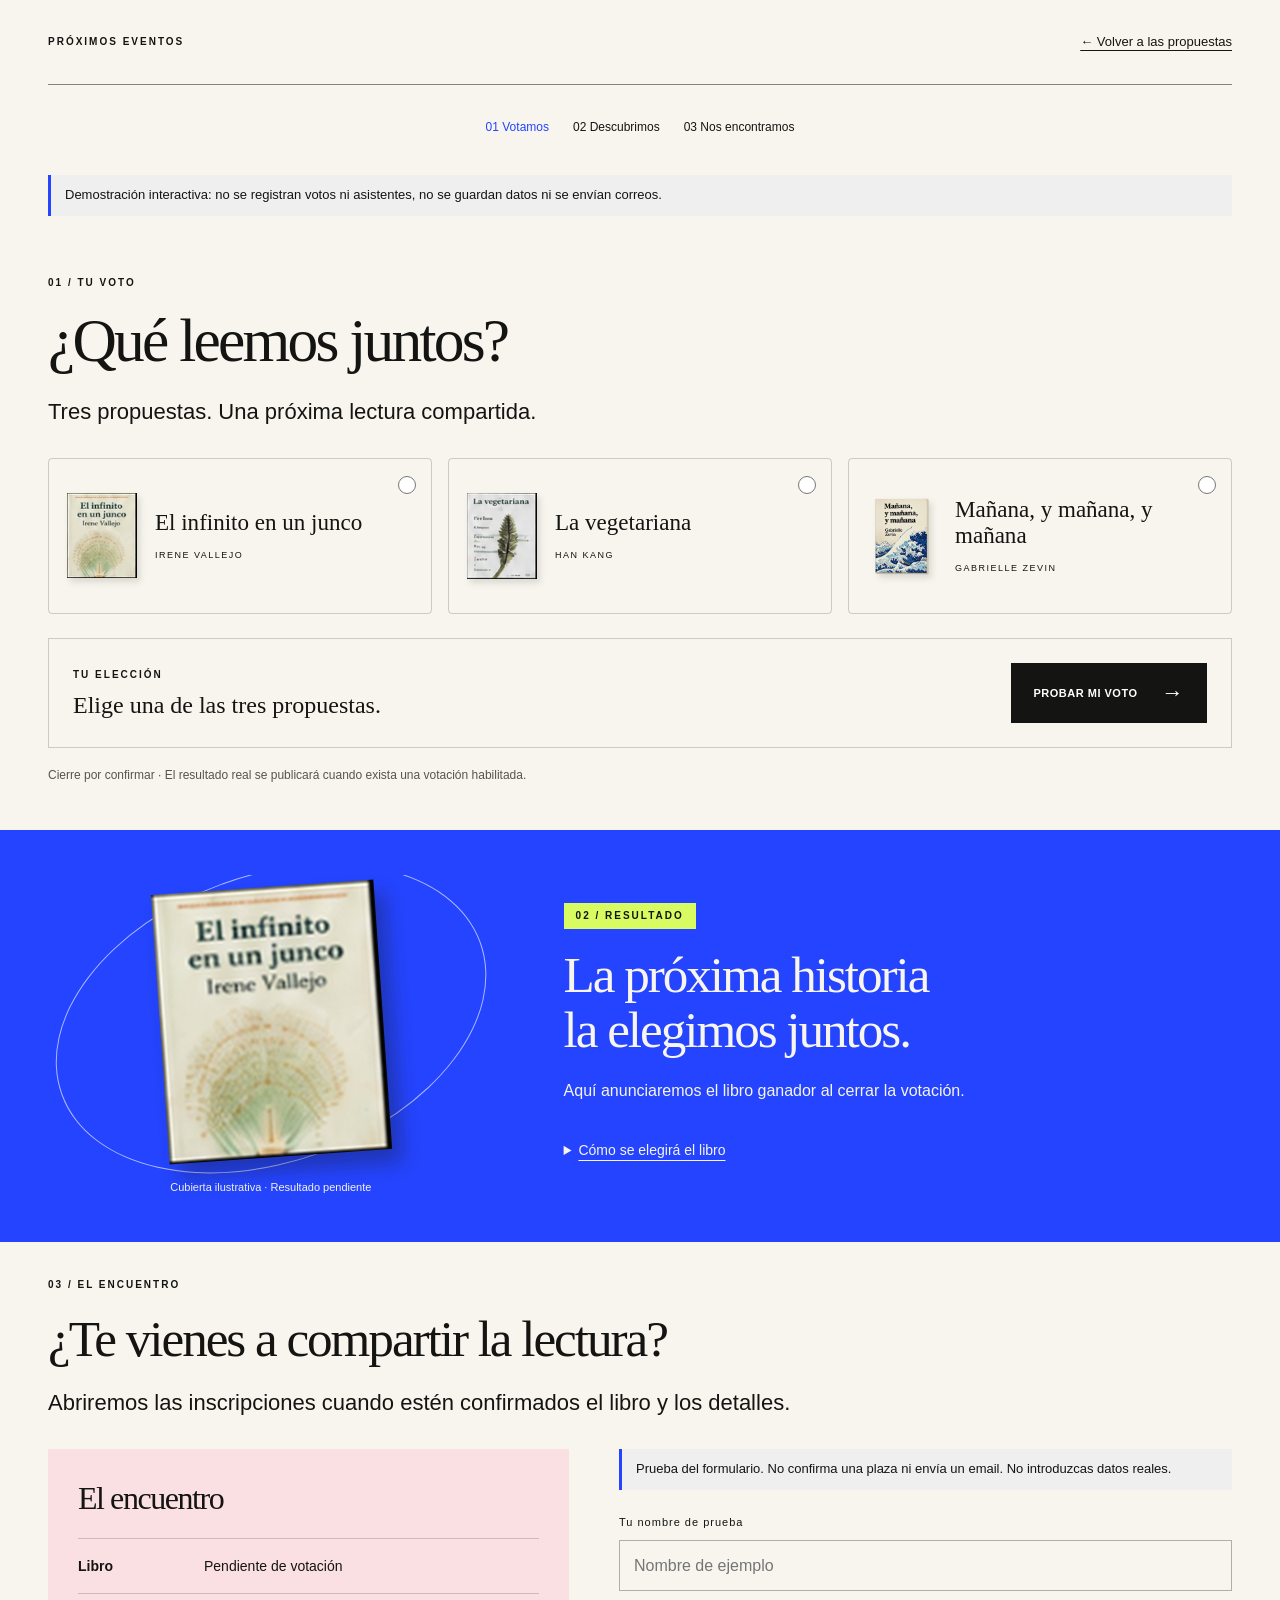
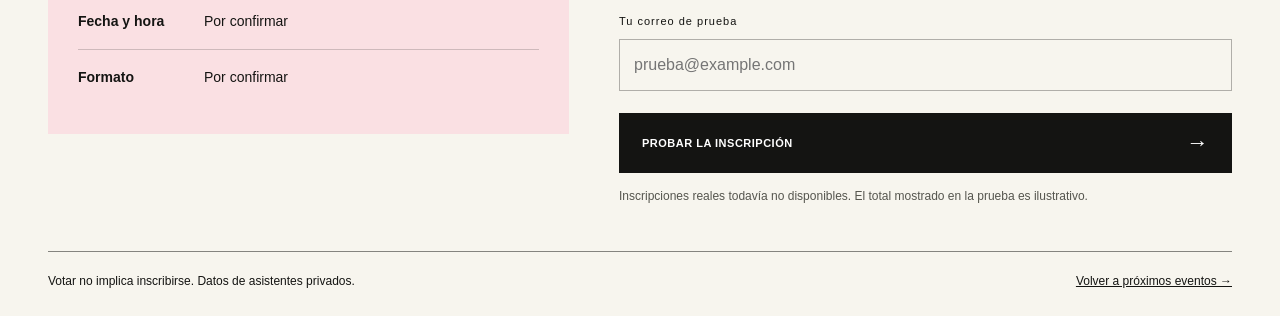
==== encuentro.html @ c93050a3 "Añade aire entre próximos eventos y newsletter" ====
<!doctype html>
<html lang="es"><head><meta charset="UTF-8"><meta name="viewport" content="width=device-width, initial-scale=1"><meta name="description" content="Tres propuestas para elegir la próxima lectura del club Entre Páginas."><title>Próximos eventos · Entre Páginas</title><link rel="stylesheet" href="styles.css"><link rel="stylesheet" href="eventos.css?v=2"><script src="encuentro.js?v=1" defer></script></head>
<body class="encuentro-page"><a class="saltar-contenido" href="#votacion">Saltar a la votación</a>
<header class="contenedor encuentro-cabecera"><a class="agenda-etiqueta" href="index.html#proximos-eventos">PRÓXIMOS EVENTOS</a><a href="index.html#proximos-eventos">← Volver a las propuestas</a></header>
<main><div class="contenedor"><nav class="encuentro-pasos" aria-label="Recorrido del encuentro"><a href="#votacion">01 Votamos</a><a href="#resultado">02 Descubrimos</a><a href="#asistentes">03 Nos encontramos</a></nav>
<p class="aviso-demo">Demostración interactiva: no se registran votos ni asistentes, no se guardan datos ni se envían correos.</p>
<section id="votacion" class="encuentro-bloque" aria-labelledby="voto-titulo"><p class="agenda-etiqueta">01 / TU VOTO</p><h1 id="voto-titulo">¿Qué leemos juntos?</h1><p class="encuentro-subtitulo">Tres propuestas. Una próxima lectura compartida.</p>
<form id="form-voto"><fieldset><legend class="solo-lectores">Elige un libro</legend><div class="voto-opciones"><label class="voto-opcion"><input type="radio" name="libro" value="junco" required><img src="assets/cubierta-lectura-3.jpg" alt="" width="80" height="110"><span><strong>El infinito en un junco</strong><span class="agenda-autor">Irene Vallejo</span></span></label><label class="voto-opcion"><input type="radio" name="libro" value="vegetariana" required><img src="assets/cubierta-lectura-2.jpg" alt="" width="80" height="110"><span><strong>La vegetariana</strong><span class="agenda-autor">Han Kang</span></span></label><label class="voto-opcion"><input type="radio" name="libro" value="manana" required><img src="assets/libro-mes-editorial.webp" alt="" width="80" height="110"><span><strong>Mañana, y mañana, y mañana</strong><span class="agenda-autor">Gabrielle Zevin</span></span></label></div></fieldset><div class="voto-confirmar"><div><p class="agenda-etiqueta">TU ELECCIÓN</p><p id="eleccion" aria-live="polite">Elige una de las tres propuestas.</p></div><button class="boton boton-negro" type="submit">PROBAR MI VOTO <span aria-hidden="true">→</span></button></div><p id="voto-mensaje" role="status"></p></form><p class="agenda-nota">Cierre por confirmar · El resultado real se publicará cuando exista una votación habilitada.</p><noscript><p>Activa JavaScript para probar la selección. La votación real todavía no está disponible.</p></noscript></section></div>
<section id="resultado" class="encuentro-resultado" aria-labelledby="resultado-titulo"><div class="contenedor resultado-grid"><div class="resultado-portada"><img src="assets/cubierta-lectura-3.jpg" alt="Cubierta ilustrativa de El infinito en un junco" loading="lazy"><p>Cubierta ilustrativa · Resultado pendiente</p></div><div><p class="agenda-etiqueta resultado-etiqueta">02 / RESULTADO</p><h2 id="resultado-titulo">La próxima historia<br>la elegimos juntos.</h2><p>Aquí anunciaremos el libro ganador al cerrar la votación.</p><details><summary>Cómo se elegirá el libro</summary><p>La propuesta es un voto por persona y cierre en la fecha que anuncie el club. Si hay empate, se abrirá una segunda ronda entre los libros empatados. Estas reglas se aplicarán cuando esté conectado el sistema real de votación.</p></details></div></div></section>
<section id="asistentes" class="contenedor encuentro-bloque" aria-labelledby="asistentes-titulo"><p class="agenda-etiqueta">03 / EL ENCUENTRO</p><h2 id="asistentes-titulo">¿Te vienes a compartir la lectura?</h2><p class="encuentro-subtitulo">Abriremos las inscripciones cuando estén confirmados el libro y los detalles.</p><div class="asistencia-grid"><div class="encuentro-info"><h3>El encuentro</h3><dl><div><dt>Libro</dt><dd>Pendiente de votación</dd></div><div><dt>Fecha y hora</dt><dd>Por confirmar</dd></div><div><dt>Formato</dt><dd>Por confirmar</dd></div></dl></div><div><p class="aviso-demo">Prueba del formulario. No confirma una plaza ni envía un email. No introduzcas datos reales.</p>
<form id="form-asistencia"><label for="asistencia-nombre">Tu nombre de prueba</label><input id="asistencia-nombre" name="nombre" placeholder="Nombre de ejemplo" maxlength="100" required autocomplete="off"><label for="asistencia-correo">Tu correo de prueba</label><input id="asistencia-correo" name="correo" type="email" placeholder="prueba@example.com" maxlength="254" required autocomplete="off"><button class="boton boton-negro" type="submit">PROBAR LA INSCRIPCIÓN <span aria-hidden="true">→</span></button></form>
<div id="asistencia-confirmacion" class="asistencia-confirmacion" hidden tabindex="-1"><h3>Prueba completada</h3><p>En la versión real verás aquí la confirmación de tu asistencia.</p><div class="asistencia-contador"><strong>12</strong><span>PERSONAS APUNTADAS<br><small>Ejemplo visual · No es un total real.</small></span></div><p>Una lectura. Muchas miradas para compartir.</p><button id="volver-formulario" class="enlace-texto" type="button">Volver al formulario →</button></div>
<p class="agenda-nota">Inscripciones reales todavía no disponibles. El total mostrado en la prueba es ilustrativo.</p></div></div></section></main><footer class="contenedor encuentro-pie"><p>Votar no implica inscribirse. Datos de asistentes privados.</p><a href="index.html#proximos-eventos">Volver a próximos eventos →</a></footer></body></html>
---- styles.css ----
:root{--negro:#141412;--crema:#f7f5ee;--blanco:#fff;--azul:#2444ff;--lima:#d7fb60;--rosa:#ffb3cc;--fuente-titulos:Arial,sans-serif;--fuente-texto:Arial,sans-serif}*{box-sizing:border-box}html{background:#f7f5ee;scroll-behavior:smooth;scroll-padding-top:100px}body{margin:0;color:var(--negro);background:#f7f5ee;font:16px/1.6 var(--fuente-texto)}h1,h2,h3,h4,p{margin:0 0 20px}h1,h2,h3,h4{line-height:1.05;letter-spacing:-.045em}h2{font-size:clamp(32px,4vw,60px)}h3{font-size:25px}a{color:inherit;text-decoration:none}button,input{font:inherit}button,a,input{ -webkit-tap-highlight-color:transparent}button{cursor:pointer}img{display:block;width:100%;height:auto}svg{width:28px;height:28px;flex-shrink:0}button:focus-visible,a:focus-visible,input:focus-visible{outline:3px solid var(--azul);outline-offset:5px}[hidden]{display:none!important}.contenedor{width:min(1280px,calc(100% - 96px));margin:auto}.seccion{padding:100px 0;overflow:clip}.etiqueta{font-size:11px;letter-spacing:2px;font-weight:700;margin-bottom:32px}.etiqueta strong{margin-right:12px}.boton{display:inline-flex;align-items:center;justify-content:space-between;gap:24px;min-height:52px;padding:15px 22px;border:1px solid var(--negro);font-size:11px;font-weight:800;letter-spacing:.5px;line-height:1.3;transition:transform .2s,box-shadow .2s}.boton:hover{transform:translate(-2px,-2px);box-shadow:4px 4px 0 var(--negro)}.boton span{font-size:22px}.boton-lima{background:var(--lima);color:var(--negro)}.boton-contorno{background:transparent}.boton-negro{background:var(--negro);color:white}.boton-blanco{background:var(--crema);color:var(--negro)}.saltar-contenido{position:fixed;top:-100px;z-index:20;background:var(--lima);padding:10px}.saltar-contenido:focus{top:5px}.cabecera{position:sticky;top:0;z-index:10;background:var(--crema);border-bottom:1px solid #14141222}.cabecera-interior{display:flex;align-items:center;justify-content:space-between;gap:24px;min-height:91px}.marca{position:relative;font-size:22px;line-height:.9;font-weight:900;letter-spacing:-1px;padding-right:30px}.marca span{position:absolute;right:0;top:4px;color:var(--azul);font-size:33px}.navegacion{display:flex;gap:20px}.navegacion a{font-size:10px;font-weight:800;position:relative}.navegacion a:hover,.navegacion a.activo{color:var(--azul)}.navegacion a.activo:after{content:'';position:absolute;bottom:-8px;left:0;right:0;height:2px;background:currentColor}.boton-menu{display:none}.portada{padding:80px 0 95px}.cuadricula-portada{display:grid;grid-template-columns:1.15fr 1fr;gap:50px;align-items:center}.portada h1{font-size:clamp(48px,5.6vw,83px);letter-spacing:-.075em;line-height:.98;margin-bottom:28px}.portada h1 span{color:var(--azul)}.portada-texto>p:not(.etiqueta){max-width:400px;color:#55554e;font-size:17px}.grupo-botones{display:flex;flex-wrap:wrap;gap:12px;margin-top:32px}.composicion{position:relative;padding:24px 8px 35px;isolation:isolate}.portada-composicion img{transform:rotate(-4deg);border:10px solid var(--crema)}.bloque-decorativo{position:absolute;inset:5% -3%;z-index:-1;transform:rotate(6deg);background:var(--rosa)}.bloque-azul{transform:rotate(-9deg);background:var(--lima)}.nota{display:inline-block;padding:18px;font-size:20px;line-height:1.1;font-weight:800;transform:rotate(-7deg)}.nota-rosa{background:var(--rosa)}.nota-lima{background:var(--lima)}.nota-azul{background:var(--azul);color:white}.portada-composicion .nota{position:absolute;bottom:0;right:0;border:4px solid var(--crema)}.garabato{position:absolute;left:-24px;bottom:0;font-size:100px;line-height:1;color:var(--azul)}.rayas{position:absolute;right:0;top:-30px;font-size:90px;color:var(--azul)}.seccion-negra{background:var(--negro);color:var(--crema)}.seccion-negra h2 span{color:var(--lima)}.club-distribucion{display:grid;grid-template-columns:1.1fr .8fr .9fr;align-items:center;gap:54px}.club-descripcion{color:#b9b9af}.club-boton{margin-top:10px}.ventajas-club{display:grid;grid-template-columns:1fr 1fr;gap:40px 20px}.club-icono{color:var(--lima);width:34px;height:34px;margin-bottom:15px}.ventaja-club p{font-size:13px;margin:0}.club-imagen{position:relative;transform:rotate(4deg)}.club-garabato{position:absolute;bottom:-35px;right:-15px;font-size:110px;color:var(--lima)}.encabezado-seccion{display:flex;justify-content:space-between;align-items:end;gap:50px}.encabezado-seccion>p{max-width:320px;color:#626259}.funcionamiento h2 span{color:var(--azul)}.pasos{display:grid;grid-template-columns:repeat(3,1fr);margin-top:40px;border-top:1px solid #141412}.paso{padding:28px 30px 0 0}.paso+.paso{border-left:1px solid #14141233;padding-left:30px}.numero-paso{font-size:13px;font-weight:bold}.icono-paso{font-size:40px;color:var(--azul);margin:20px 0}.paso h3{font-size:20px}.paso p{max-width:270px;color:#626259}.libro-mes{background:var(--rosa)}.libro-distribucion{display:grid;grid-template-columns:1.1fr .8fr .8fr;gap:65px;align-items:center}.libro-escena{position:relative;transform:rotate(-7deg);padding:10px;background:var(--crema);box-shadow:12px 15px 0 #14141215}.asterisco-escena{position:absolute;bottom:-30px;right:-30px;font-size:90px;color:var(--azul)}.ficha-libro{border-top:1px solid;padding-top:25px}.micro-azul{font-size:11px;color:#172dc2;font-weight:bold;letter-spacing:2px}.ficha-libro h3{font-size:34px}.ficha-libro a{font-size:12px;font-weight:800;border-bottom:1px solid;padding-bottom:8px}.lecturas-distribucion{display:grid;grid-template-columns:280px 1fr;gap:55px}.lecturas-presentacion p:not(.etiqueta){color:#b9b9af;font-size:14px}.rejilla-libros{display:grid;grid-template-columns:repeat(5,minmax(0,1fr));gap:20px;align-items:start}.cubierta-lectura{aspect-ratio: .72;object-fit:cover;transition:transform .25s;margin-bottom:20px}.tarjeta-libro:hover img{transform:translateY(-8px) rotate(-2deg)}.tarjeta-libro h3{font-size:17px;letter-spacing:-.02em;margin-bottom:8px}.tarjeta-libro p{font-size:12px;color:#b9b9af;margin:0 0 8px}.tarjeta-libro small{font-size:10px;border:1px solid #ffffff55;padding:4px 8px;display:inline-block}.panel-filtros{padding-top:32px}.filtros{display:flex;gap:10px;flex-wrap:wrap}.filtro{border:1px solid #fff5;background:transparent;color:white;padding:10px 18px;font-size:11px}.filtro.activo{background:var(--lima);color:var(--negro)}.aviso-filtros{font-size:12px;margin-top:15px}.comunidad-distribucion{display:grid;grid-template-columns:1fr 1.15fr;gap:90px;align-items:center}.comunidad-imagen{position:relative;padding:30px 0}.comunidad-imagen img{transform:rotate(2deg);border:8px solid white}.comunidad-imagen .nota{position:absolute;font-size:15px}.nota-uno{top:0;left:-20px}.nota-dos{bottom:0;left:25%}.nota-tres{right:-15px;top:15%}.adorno-comunidad{position:absolute;left:-30px;bottom:10px;color:var(--azul);font-size:80px}.inclusion{border-top:1px solid #14141222}.inclusion-distribucion{display:grid;grid-template-columns:.85fr 1.4fr;gap:70px;align-items:center}.inclusion h2 span{color:var(--azul)}.tarjetas-inclusion{display:grid;grid-template-columns:repeat(3,1fr);gap:14px}.tarjeta-inclusion{padding:23px 18px;min-height:300px}.tarjeta-inclusion:nth-child(2){transform:translateY(24px) rotate(3deg)}.tarjeta-inclusion h3{font-size:21px;line-height:1.1;margin:20px 0}.tarjeta-inclusion p{font-size:13px}.tarjeta-lima{background:var(--lima)}.tarjeta-rosa{background:var(--rosa)}.tarjeta-azul{background:var(--azul);color:white}.simbolo-tarjeta{font-size:36px}.eventos-cabecera{display:grid;grid-template-columns:1fr 1.2fr;gap:55px;padding-top:90px;padding-bottom:70px;align-items:center}.eventos-presentacion h2 span{color:var(--azul)}.eventos-collage img{transform:rotate(-3deg)}.eventos-modalidades{grid-column:1/-1;border-top:1px solid #14141233;padding-top:35px}.eventos-modalidades ul{display:grid;grid-template-columns:repeat(4,1fr);gap:30px;list-style:none;margin:0;padding:0}.eventos-modalidades li{display:flex;gap:14px;font-size:13px}.eventos-modalidades p{font-size:12px;color:#626259;margin-top:8px}.icono-modalidad{color:var(--azul)}.eventos-proximos{background:var(--azul);color:white;padding:65px 0}.proximos-distribucion{display:grid;grid-template-columns:250px 1fr;gap:45px}.proximos-presentacion h3{font-size:36px}.proximos-presentacion h3 span{color:var(--lima)}.proximos-presentacion>p:last-child{font-size:12px;color:#e0e4ff}.proximos-tarjetas{display:grid;gap:14px}.tarjeta-evento{display:grid;grid-template-columns:65px 1fr 100px;gap:20px;background:var(--crema);color:var(--negro);padding:20px}.evento-fecha strong{font-size:42px;line-height:1;display:block;letter-spacing:-2px}.evento-fecha span{font-size:11px;line-height:1.2;display:block;margin-top:8px}.evento-tipo{font-size:9px;letter-spacing:1px;font-weight:bold;display:inline-block;padding:4px 8px;margin-bottom:10px}.evento-tipo-rosa{background:var(--rosa)}.evento-tipo-lima{background:var(--lima)}.evento-datos{position:relative;padding-right:40px}.evento-datos h4{font-size:25px;margin-bottom:8px}.evento-datos p{font-size:12px;margin:0}.evento-datos button{position:absolute;right:0;bottom:0;width:35px;height:35px;border:1px solid;border-radius:50%;background:transparent}.evento-datos button:hover{background:var(--lima)}.tarjeta-evento>img{height:125px;object-fit:cover}.boletin{padding:80px 0;position:relative;overflow:hidden;background:var(--lima)}.boletin-distribucion{display:grid;grid-template-columns:1fr 1fr;gap:70px}.boletin h2{font-size:clamp(32px,4vw,56px)}.boletin h2 span{color:var(--azul)}.formulario-boletin{position:relative;z-index:1}.formulario-boletin>label{font-size:14px;display:block;margin-bottom:20px}.fila-boletin{display:flex;gap:8px}.fila-boletin input{min-width:0;flex:1;background:var(--crema);border:1px solid;padding:12px}.fila-boletin .boton{background:var(--negro);color:white}.aceptacion{display:flex!important;align-items:start;gap:8px;font-size:11px!important;margin-top:15px}.aceptacion input{margin:3px 0}.mensaje-boletin,.mensaje-inscripcion{font-size:13px;margin-top:16px}.boletin-asterisco{display:none}.pie-pagina{background:var(--negro);color:var(--crema);padding:60px 0 25px}.pie-columnas{display:grid;grid-template-columns:1.2fr 1fr .7fr 1fr;gap:40px}.marca-pie{display:inline-block;margin-bottom:25px}.marca-pie span{color:var(--lima)}.pie-columnas p{font-size:11px;color:#b9b9af}.pie-columnas h2{font-size:11px;letter-spacing:1px;margin-bottom:22px}.pie-enlaces{display:grid;grid-template-columns:1fr 1fr;gap:10px}.pie-columnas a:not(.marca){font-size:12px;display:block;margin-bottom:10px}.pie-columnas a:hover{color:var(--lima)}.redes-lista{list-style:none;padding:0}.redes-lista a{display:flex!important;align-items:center;gap:10px}.redes-lista svg{width:17px;height:17px}.nota-legal{margin-top:20px}.pie-inferior{border-top:1px solid #fff3;padding-top:25px;margin-top:50px;display:flex;justify-content:space-between;gap:20px;font-size:10px;letter-spacing:.5px}.dialogo-inscripcion{width:min(500px,calc(100% - 32px));padding:40px;border:1px solid;background:var(--crema);max-height:90dvh;overflow:auto}.dialogo-inscripcion::backdrop{background:#141412bb;backdrop-filter:blur(5px)}.cerrar-dialogo{position:absolute;right:12px;top:8px;background:none;border:0;font-size:30px}.dialogo-inscripcion h2{font-size:35px}.dialogo-inscripcion label{display:block;font-size:13px;margin-bottom:7px}.dialogo-inscripcion input{display:block;width:100%;padding:12px;border:1px solid;margin-bottom:20px;background:white}.dialogo-inscripcion .boton{width:100%}.dialogo-inscripcion small{font-size:11px;color:#626259}body:has(dialog[open]){overflow:hidden}
@media(min-width:1600px){.portada{padding:110px 0}.seccion{padding:115px 0}}@media(max-width:1100px){.contenedor{width:calc(100% - 48px)}.boton-menu{display:block;margin-left:auto;background:none;border:1px solid;padding:5px 12px;font-size:22px;min-width:44px;min-height:44px}.navegacion{display:none;position:absolute;top:90px;left:0;right:0;background:var(--crema);border-bottom:1px solid;padding:25px;flex-wrap:wrap}.navegacion.abierta{display:flex}.navegacion a{font-size:12px;padding:10px}.cuadricula-portada{gap:30px}.club-distribucion{grid-template-columns:1fr 1fr}.club-imagen{display:none}.lecturas-distribucion{grid-template-columns:1fr}.lecturas-presentacion{max-width:500px}.libro-distribucion{gap:35px;grid-template-columns:1fr .8fr}.ficha-libro{grid-column:1/-1}.inclusion-distribucion{grid-template-columns:1fr}.tarjeta-inclusion{min-height:240px}.comunidad-distribucion{gap:50px}.eventos-modalidades ul{grid-template-columns:1fr 1fr}.pie-columnas{grid-template-columns:1fr 1fr}}
@media(max-width:700px){html{scroll-padding-top:82px}.contenedor{width:calc(100% - 40px)}.cabecera-interior{min-height:76px;gap:12px}.marca{font-size:19px}.boton-unirse{min-height:44px;padding:10px 14px}.navegacion{top:75px}.seccion{padding:65px 0}.portada{padding-top:45px}.cuadricula-portada{grid-template-columns:1fr;gap:45px}.portada h1{font-size:clamp(40px,10.2vw,70px)}.etiqueta{font-size:9px;letter-spacing:1.3px;margin-bottom:24px}.portada-texto>p:not(.etiqueta){font-size:16px}.grupo-botones{gap:10px}.boton{font-size:10px;padding:14px 16px;gap:14px}.portada-composicion{max-width:500px;width:90%;margin:auto}.portada-composicion .nota{font-size:17px}.club-distribucion,.comunidad-distribucion,.libro-distribucion,.eventos-cabecera,.proximos-distribucion,.boletin-distribucion{grid-template-columns:1fr;gap:40px}.ventajas-club{border-top:1px solid #fff3;padding-top:30px}.encabezado-seccion{display:block}.encabezado-seccion>p{max-width:100%}.pasos{grid-template-columns:1fr}.paso,.paso+.paso{border-left:0;border-bottom:1px solid #14141233;padding:25px 0}.icono-paso{float:right;margin:0}.paso h3{margin-top:20px}.libro-escena{width:65%;margin:10px auto 20px}.ficha-libro{grid-column:auto}.rejilla-libros{grid-template-columns:repeat(2,minmax(0,1fr));gap:30px 20px}.tarjeta-libro:last-child{grid-column:auto}.comunidad-imagen{width:92%;margin:auto}.tarjetas-inclusion{grid-template-columns:1fr;gap:16px}.tarjeta-inclusion{min-height:0;padding:24px;display:grid;grid-template-columns:45px 1fr;gap:0 16px}.tarjeta-inclusion h3{margin:0 0 15px}.tarjeta-inclusion p{grid-column:2}.tarjeta-inclusion:nth-child(2){transform:none}.eventos-cabecera{padding-top:65px;padding-bottom:50px}.eventos-modalidades{grid-column:auto}.eventos-modalidades ul{grid-template-columns:1fr;gap:20px}.eventos-proximos{padding:50px 0}.proximos-presentacion h3 br{display:none}.proximos-presentacion h3{max-width:360px}.tarjeta-evento{grid-template-columns:45px 1fr 65px;gap:12px;padding:15px}.evento-fecha strong{font-size:32px}.evento-datos{padding-right:0;padding-bottom:40px}.evento-datos h4{font-size:22px}.evento-datos button{left:0}.tarjeta-evento>img{height:120px}.boletin{padding:60px 0}.fila-boletin{flex-direction:column}.fila-boletin input{min-height:50px}.pie-columnas{gap:35px 20px}.pie-columnas>div:first-child{grid-column:1/-1}.pie-columnas>div:last-child{grid-column:1/-1}.pie-inferior{flex-direction:column}.dialogo-inscripcion{padding:32px 24px}.dialogo-inscripcion h2{font-size:30px}}
@media(prefers-reduced-motion:reduce){html{scroll-behavior:auto}*,*:before,*:after{transition:none!important;animation:none!important}}
@media(max-width:700px){.proximos-presentacion h3 br{display:initial}.proximos-presentacion h3{font-size:36px}.portada h1 span{overflow-wrap:anywhere}}
/* Fotografías originales: conservar los collages y las cubiertas completos. */
.portada-composicion{padding:0}.portada-composicion img{transform:none;border:0}.club-imagen{transform:none}.club-imagen img{aspect-ratio:615/516;object-fit:contain}.comunidad-imagen{padding:0}.comunidad-imagen img{transform:none;border:0}.eventos-collage img{transform:none}.cubierta-lectura{object-fit:contain;object-position:bottom}.tarjeta-evento>img{height:auto;align-self:center;aspect-ratio:1.1;object-fit:contain}.boletin-distribucion{grid-template-columns:.8fr 1fr 1.15fr;gap:35px;align-items:center}.boletin-collage{transform:rotate(-4deg)}.boletin h2{font-size:clamp(30px,3vw,44px)}.boletin .fila-boletin{flex-wrap:wrap}.boletin .fila-boletin input{flex-basis:100%}
@media(max-width:1100px){.club-imagen{display:block;grid-column:1/-1;max-width:420px;margin:auto}.boletin-distribucion{grid-template-columns:.8fr 1fr}.boletin-distribucion .formulario-boletin{grid-column:1/-1}.boletin .fila-boletin{flex-wrap:nowrap}.boletin .fila-boletin input{flex-basis:auto}}
@media(max-width:700px){.portada-composicion,.comunidad-imagen{width:100%}.club-imagen{max-width:340px}.boletin-distribucion{grid-template-columns:1fr;gap:32px}.boletin-collage{max-width:360px;margin:auto}.boletin h2{font-size:36px}.boletin .fila-boletin{flex-direction:column}.boletin-distribucion .formulario-boletin{grid-column:auto}}

/* 16.4 Footer negro de cinco columnas */
.pie-pagina {
    background: #0b0b0b;
    color: #fff;
    padding: 50px 0 20px;
}

.pie-pagina .pie-columnas {
    display: grid;
    grid-template-columns: minmax(180px, 1.45fr) repeat(3, minmax(105px, .8fr)) minmax(150px, 1.12fr);
    gap: clamp(16px, 2.5vw, 42px);
}

.pie-pagina .pie-columnas>* {
    min-width: 0;
}

.pie-pagina .pie-identidad {
    padding-right: 10px;
}

.pie-pagina .marca-pie {
    font: 700 clamp(38px, 4vw, 65px)/.85 var(--fuente-titulos);
    letter-spacing: -.09em;
    display: inline-block;
}

.pie-pagina .marca-pie span {
    color: var(--lima);
    font-size: .9em;
    margin-left: 5px;
}

.pie-pagina .pie-identidad p {
    font: 500 clamp(13px, 1.4vw, 20px)/1.2 'Courier New', monospace;
    margin: 24px 0 0;
}

.pie-pagina .pie-subrayado,
.pie-pagina .pie-lema-subrayado {
    display: block;
    height: 5px;
    width: 120px;
    margin: 12px 0 0 35px;
    background: var(--rosa);
    transform: rotate(-5deg);
    border-radius: 50%;
}

.pie-pagina .pie-grupo {
    border-left: 1px solid #555;
    padding-left: clamp(12px, 1.5vw, 26px);
}

.pie-pagina .pie-grupo h2 {
    border: 0;
    padding: 0;
    margin: 0 0 21px;
    font-size: clamp(12px, 1vw, 15px);
    font-weight: 800;
}

.pie-pagina .pie-grupo>a {
    display: block;
    width: fit-content;
    font-size: clamp(12px, 1vw, 15px);
    line-height: 1.65;
    margin-bottom: 4px;
}

.pie-pagina .pie-grupo a:hover {
    color: var(--lima);
}

.pie-pagina .pie-redes {
    display: flex;
    gap: 10px;
    flex-wrap: wrap;
}

.pie-pagina .pie-redes a {
    display: grid;
    place-items: center;
    width: 40px;
    height: 40px;
    border: 1px solid #fff;
    border-radius: 50%;
    font-size: 22px;
    line-height: 1;
}

.pie-pagina .pie-redes a:hover {
    background: var(--lima);
    color: #101010;
    border-color: var(--lima);
}

.pie-pagina .pie-lema {
    font: 700 clamp(15px, 1.4vw, 23px)/1.18 var(--fuente-titulos);
    color: var(--lima);
    font-style: italic;
    transform: rotate(-5deg);
    margin: 35px 0 0;
}

.pie-pagina .pie-lema-subrayado {
    margin-left: 40px;
    width: 145px;
}

.pie-pagina .pie-inferior {
    display: flex;
    align-items: center;
    justify-content: space-between;
    flex-wrap: wrap;
    gap: 18px;
    margin-top: 45px;
    padding-top: 20px;
    border-top: 1px solid #666;
    font-size: 11px;
}

.pie-pagina .pie-inferior p {
    margin: 0;
}

.pie-pagina .pie-legal {
    display: flex;
    gap: 17px;
    flex-wrap: wrap;
    color: #ddd;
}

.pie-pagina .pie-legal a:hover {
    color: var(--lima);
}

.pie-pagina .volver-arriba {
    display: inline-flex;
    align-items: center;
    gap: 12px;
    font-weight: 700;
    white-space: nowrap;
}

.pie-pagina .volver-arriba span {
    display: grid;
    place-items: center;
    width: 36px;
    height: 36px;
    border: 1px solid #fff;
    border-radius: 50%;
    font-size: 20px;
}

.pie-pagina .volver-arriba:hover {
    color: var(--lima);
}


/* Cabecera negra y adaptación del footer de referencia. */
.cabecera{background:#0b0b0b;color:#fff;border-bottom-color:#ffffff33}
.cabecera .marca span,.cabecera .navegacion a.activo,.cabecera .navegacion a:hover{color:var(--lima)}
.cabecera .boton-menu{color:#fff;border-color:#fff8}
.cabecera .boton:focus-visible,.cabecera a:focus-visible,.cabecera .boton-menu:focus-visible,.pie-pagina a:focus-visible{outline-color:var(--lima)}
.cabecera .boton:hover{box-shadow:4px 4px 0 #fff}
.pie-pagina .marca-pie{padding-right:0;margin-bottom:0}
.pie-pagina .marca-pie span{position:static}
.pie-pagina .pie-identidad p{color:#fff}
.pie-pagina .pie-redes a{display:grid;margin:0;font-size:22px}
.pie-pagina .pie-columnas>.pie-grupo{grid-column:auto}
@media(max-width:1100px){.cabecera .navegacion{background:#0b0b0b;border-bottom-color:#fff5}.pie-pagina .pie-columnas{grid-template-columns:repeat(4,minmax(0,1fr));gap:35px 20px}.pie-pagina .pie-identidad{grid-column:1/-1}}
@media(max-width:900px){.pie-pagina .pie-columnas{grid-template-columns:repeat(2,minmax(0,1fr))}}
@media(max-width:600px){.pie-pagina .pie-columnas{gap:30px 14px}.pie-pagina .pie-grupo{padding-left:12px}.pie-pagina .pie-grupo h2,.pie-pagina .pie-grupo>a{font-size:12px}.pie-pagina .pie-columnas>.pie-social{grid-column:1/-1}.pie-pagina .pie-lema{margin-top:24px}.pie-pagina .pie-inferior{align-items:flex-start;flex-direction:column}}
@media(max-width:380px){.pie-pagina .pie-columnas{grid-template-columns:1fr}.pie-pagina .pie-identidad,.pie-pagina .pie-columnas>.pie-social{grid-column:auto}}

/* El acceso comercial conserva su propia identidad y flujo. */
.boton-marketplace{white-space:nowrap;flex-shrink:0}
.marketplace-estado{display:inline-block;background:var(--rosa);padding:6px 12px;font-size:11px;font-weight:800;letter-spacing:1.5px}
#dialogo-marketplace h2{font-size:clamp(28px,5vw,35px);overflow-wrap:break-word}
#dialogo-marketplace [data-cerrar-marketplace]{width:100%;margin-top:12px}
@media(max-width:700px){.cabecera .boton-marketplace{min-height:44px;padding:10px 12px;gap:10px;font-size:10px}}
@media(max-width:380px){.cabecera-interior{gap:8px}.cabecera .marca{font-size:16px;padding-right:25px}.cabecera .marca span{font-size:27px}.cabecera .boton-menu{padding:5px 8px}.cabecera .boton-marketplace{padding:10px 8px;gap:6px;font-size:9px}.cabecera .boton-marketplace span{font-size:18px}}

/* Logotipos oficiales de Bootstrap Icons: SVG locales con color heredado. */
.pie-pagina .pie-redes a{width:44px;height:44px;transition:background-color .18s,color .18s,border-color .18s}
.pie-pagina .pie-redes .bi{width:20px;height:20px;display:block;flex-shrink:0}
@media(prefers-reduced-motion:reduce){.pie-pagina .pie-redes a{transition:none}}

/* Imágenes SVG con blanco explícito para asegurar visibilidad en el footer. */
.pie-pagina .pie-redes a{display:flex;align-items:center;justify-content:center;background:#0b0b0b;color:#fff;border:1px solid #fff;min-width:44px;min-height:44px}
.pie-pagina .pie-redes img{display:block;width:24px;height:24px;object-fit:contain;opacity:1;visibility:visible}
.pie-pagina .pie-redes a:hover,.pie-pagina .pie-redes a:focus-visible{background:var(--lima);border-color:var(--lima);color:#101010}
.pie-pagina .pie-redes a:hover img,.pie-pagina .pie-redes a:focus-visible img{filter:brightness(0)}
/* 04 / Biblioteca editorial */
.biblioteca-cabecera{display:grid;grid-template-columns:1.5fr 1fr;gap:70px;align-items:end}.biblioteca h2{font-size:clamp(32px,3.7vw,56px);letter-spacing:-.055em;line-height:1.03}.biblioteca-intro{max-width:330px;padding-bottom:20px}.biblioteca-asterisco{display:block;color:var(--rosa);font-size:70px;line-height:1;margin-bottom:24px}.biblioteca-intro p{color:#d1d1c6;font-size:16px}.biblioteca-intro .biblioteca-indicacion{font-size:12px;color:#a5a59d;margin-bottom:0}.biblioteca-herramientas{display:flex;align-items:center;justify-content:space-between;gap:24px;margin:40px 0 30px;padding:25px 0;border-top:1px solid #fff4;border-bottom:1px solid #fff4}.biblioteca .filtro{text-transform:none;font-size:13px;border-radius:30px;padding:10px 22px;min-height:44px;transition:background .2s,color .2s}.biblioteca .filtro:hover{border-color:var(--lima)}.biblioteca .aviso-filtros{margin:0;color:#bdbdb2;font-size:12px;white-space:nowrap}.biblioteca .rejilla-libros{display:grid;grid-template-columns:repeat(3,minmax(0,1fr));gap:24px;align-items:stretch}.biblioteca .tarjeta-libro{min-width:0;background:#20201d;border:1px solid #fff2}.libro-abrir{position:relative;display:flex;flex-direction:column;text-align:left;width:100%;height:100%;border:0;background:none;color:inherit;padding:0;cursor:pointer}.libro-visual{display:flex;position:relative;align-items:center;justify-content:center;padding:40px 30px 25px;background:#2c2c27;min-height:260px;width:100%}.biblioteca .cubierta-lectura{width:auto;max-width:100%;height:220px;aspect-ratio:auto;object-fit:contain;margin:0;box-shadow:7px 12px 20px #0004}.biblioteca .tarjeta-libro:hover .cubierta-lectura{transform:translateY(-5px) rotate(-2deg)}.libro-contenido{display:flex;flex-direction:column;padding:25px;flex:1;width:100%}.libro-genero{font-size:10px;text-transform:uppercase;letter-spacing:1.7px;color:var(--lima);margin-bottom:15px}.libro-titulo{display:block;font-size:26px;font-weight:700;line-height:1.1;letter-spacing:-.045em;margin-bottom:10px}.libro-autor{font-size:13px;color:#c4c4b9;margin-bottom:18px}.libro-gancho{font-size:14px;line-height:1.5;color:#d1d1c6;margin-bottom:28px;display:block}.libro-explorar{display:flex;align-items:center;justify-content:space-between;gap:12px;margin-top:auto;border-top:1px solid #fff3;padding-top:18px;font-size:10px;letter-spacing:.7px;font-weight:700}.libro-explorar>span{font-size:24px;color:var(--lima)}.libro-distintivo{position:absolute;top:15px;left:15px;background:var(--rosa);color:#141412;padding:7px 12px;font-size:10px;font-weight:bold;letter-spacing:1px;z-index:1;transform:rotate(-3deg)}.biblioteca .libro-destacado{grid-column:span 2;background:var(--crema);color:var(--negro);border:0}.libro-destacado .libro-abrir{display:grid;grid-template-columns:1fr 1fr}.libro-destacado .libro-visual{background:var(--rosa);height:100%;padding:65px 35px}.libro-destacado .cubierta-lectura{height:300px}.libro-destacado .libro-distintivo{background:var(--lima)}.libro-destacado .libro-contenido{padding:38px 30px}.libro-destacado .libro-titulo{font-size:clamp(28px,3vw,42px)}.libro-destacado .libro-genero{color:#293aaf}.libro-destacado .libro-autor,.libro-destacado .libro-gancho{color:#52524b}.libro-destacado .libro-explorar{border-color:#14141244}.libro-destacado .libro-explorar>span{color:var(--azul)}.biblioteca .libro-abrir:focus-visible{outline:3px solid var(--lima);outline-offset:5px;z-index:2}.biblioteca-cierre{display:flex;align-items:center;justify-content:space-between;gap:20px;border-top:1px solid #fff3;padding-top:24px;margin:35px 0 0;font:13px/1.5 'Courier New',monospace;color:#bdbdb2}.biblioteca-cierre span{font-size:30px;color:var(--rosa)}.biblioteca-vacia{padding:40px 25px;background:#20201d;text-align:center}.biblioteca-vacia>span{font-size:45px;color:var(--rosa)}.biblioteca-vacia p{max-width:500px;margin:0 auto 25px;color:#c4c4b9}.dialogo-lectura{border:0;padding:0;width:min(900px,calc(100% - 32px));max-height:90dvh;overflow:auto;background:var(--crema);color:var(--negro)}.dialogo-lectura::backdrop{background:#000b;backdrop-filter:blur(5px)}.dialogo-lectura .cerrar-dialogo{z-index:2;background:var(--crema);border:1px solid #14141244;border-radius:50%;width:44px;height:44px;line-height:1;position:sticky;top:10px;float:right;margin:10px 10px -54px 0}.lectura-ficha{display:grid;grid-template-columns:.8fr 1.2fr}.lectura-portada{background:var(--rosa);padding:70px 35px 40px;display:flex;flex-direction:column;align-items:center;gap:30px}.lectura-portada img{width:auto;max-width:100%;height:300px;object-fit:contain;filter:drop-shadow(8px 10px 7px #0003)}.lectura-portada>span{font-size:9px;letter-spacing:1px;text-align:center}.lectura-detalle{padding:60px 35px 35px;min-width:0}.lectura-detalle h2{font-size:38px;line-height:1.05;overflow-wrap:break-word}.lectura-detalle .etiqueta{color:var(--azul);margin-bottom:18px}.lectura-detalle h3{font-size:11px;letter-spacing:1px;margin:28px 0 12px}.lectura-detalle p{font-size:14px;color:#505048}.lectura-detalle #lectura-autor{font-size:16px;color:var(--negro)}.lectura-detalle ul{list-style:none;padding:0;display:flex;flex-wrap:wrap;gap:8px}.lectura-detalle li{font-size:11px;border:1px solid #14141255;padding:5px 10px;border-radius:20px}.lectura-detalle blockquote{margin:24px 0;padding:15px 18px;border-left:3px solid var(--azul);font-size:17px;line-height:1.4;font-weight:bold}.lectura-detalle .boton{width:100%}
@media(max-width:1000px){.biblioteca-cabecera{gap:35px}.biblioteca .rejilla-libros{grid-template-columns:repeat(2,minmax(0,1fr))}.biblioteca .libro-destacado{grid-column:span 2}.biblioteca-intro{max-width:270px}}
@media(max-width:700px){.biblioteca-cabecera{grid-template-columns:1fr;gap:10px}.biblioteca h2{font-size:clamp(29px,7.4vw,44px)}.biblioteca-intro{max-width:none;position:relative;padding-right:45px;padding-bottom:0}.biblioteca-asterisco{position:absolute;right:0;top:0;font-size:40px}.biblioteca-intro p{font-size:14px}.biblioteca-herramientas{flex-direction:column;align-items:start;gap:16px;margin-top:25px;padding:20px 0}.biblioteca .filtros{gap:8px}.biblioteca .filtro{padding:10px 14px;font-size:12px}.biblioteca .rejilla-libros{gap:14px}.biblioteca .libro-destacado{grid-column:1/-1}.libro-destacado .libro-abrir{grid-template-columns:.85fr 1fr}.libro-destacado .libro-visual{padding:55px 12px 30px}.libro-destacado .cubierta-lectura{height:190px}.libro-destacado .libro-contenido{padding:25px 16px}.libro-destacado .libro-titulo{font-size:25px}.libro-visual{padding:45px 12px 20px;min-height:200px}.biblioteca .cubierta-lectura{height:165px;max-width:100%}.libro-contenido{padding:16px 12px}.libro-titulo{font-size:21px}.libro-autor{font-size:12px}.libro-gancho{font-size:12px;margin-bottom:20px}.libro-explorar{font-size:9px;letter-spacing:0;gap:4px}.libro-distintivo{font-size:8px;left:9px;top:12px;padding:6px 8px}.libro-genero{font-size:9px;letter-spacing:1px}.lectura-ficha{grid-template-columns:1fr}.lectura-portada{padding:40px 20px 20px;gap:15px}.lectura-portada img{height:200px}.lectura-detalle{padding:30px 24px}.lectura-detalle h2{font-size:32px}.dialogo-lectura .cerrar-dialogo{top:8px}.biblioteca-cierre{font-size:12px}}
@media(max-width:380px){.libro-destacado .libro-abrir{grid-template-columns:1fr}.libro-destacado .libro-visual{padding:45px 20px 25px}.libro-destacado .cubierta-lectura{height:205px}.biblioteca .cubierta-lectura{height:145px}.libro-titulo{font-size:19px}.libro-visual{min-height:185px}.libro-explorar{font-size:8px}}
/* Cómo funciona / diseño de bienvenida aprobado */
@font-face{font-family:'Barlow Condensed';font-style:normal;font-weight:700;font-display:swap;src:url('assets/fonts/barlow-condensed-700.woff2') format('woff2')}
.bienvenida-club{padding:90px 0 80px}.bienvenida-cabecera{display:grid;grid-template-columns:1.65fr 1fr;align-items:end;gap:60px;margin-bottom:40px}.bienvenida-cabecera .etiqueta{margin-bottom:25px}.bienvenida-cabecera h2{font-family:'Barlow Condensed',Arial,sans-serif;font-size:clamp(48px,5.6vw,84px);line-height:.98;letter-spacing:-.025em;margin:0}.bienvenida-cabecera h2 span{color:var(--azul)}.bienvenida-club .bienvenida-intro{border-left:1px solid #141412;padding-left:32px;font-size:clamp(18px,2vw,27px);line-height:1.4;margin:0 0 8px;max-width:410px}.bienvenida-pasos{position:relative;display:grid;grid-template-columns:repeat(3,minmax(0,1fr));gap:clamp(25px,4vw,65px);list-style:none;margin:0;padding:0;isolation:isolate}.bienvenida-pasos:before{content:'';position:absolute;top:41px;left:1px;right:1px;height:2px;background:var(--negro);z-index:-1}.bienvenida-paso{position:relative;background:var(--crema);border:2px solid var(--negro);border-radius:4px;padding:110px 28px 26px;display:flex;flex-direction:column;min-width:0}.bienvenida-numero{position:absolute;top:0;left:0;width:80px;height:74px;display:grid;place-items:center;background:var(--lima);font:700 42px/1 'Barlow Condensed',Arial,sans-serif}.bienvenida-paso:nth-child(2) .bienvenida-numero{background:var(--rosa)}.bienvenida-paso:nth-child(3) .bienvenida-numero{background:var(--azul);color:white}.bienvenida-icono{position:absolute;top:26px;right:24px}.bienvenida-icono svg{width:68px;height:68px;display:block}.bienvenida-paso h3{font:700 clamp(26px,2.5vw,36px)/1.05 'Barlow Condensed',Arial,sans-serif;letter-spacing:-.015em;min-height:2.1em;margin:0 0 20px}.bienvenida-paso>p{font-size:clamp(15px,1.4vw,18px);line-height:1.55;margin:0 0 28px}.bienvenida-enlace{display:flex;align-items:center;gap:12px;width:fit-content;margin-top:auto;padding:9px 0;min-height:44px;color:var(--azul);font:700 23px/1.2 'Barlow Condensed',Arial,sans-serif}.bienvenida-enlace svg{width:24px;height:24px}.bienvenida-enlace:hover{text-decoration:underline;text-underline-offset:5px}.bienvenida-paso .bienvenida-nota{margin:auto 0 0;padding:9px 0;font:12px/1.6 'Courier New',monospace;letter-spacing:1px;color:#56564f}.bienvenida-cierre{display:grid;grid-template-columns:1.3fr 1fr;gap:45px;align-items:center;border-top:1px solid #141412;margin-top:48px;padding-top:35px}.bienvenida-confianza{padding-right:24px;text-align:center}.bienvenida-confianza p{display:inline-block;position:relative;isolation:isolate;font:bold clamp(25px,3vw,42px)/1.15 Georgia,serif;letter-spacing:-.04em;margin:0 0 16px}.bienvenida-confianza p:after{content:'';position:absolute;bottom:-8px;left:0;right:0;height:7px;background:var(--rosa);border-radius:50%;transform:rotate(-2deg);z-index:-1}.bienvenida-confianza>span{display:block;font-size:16px;line-height:1.4}.bienvenida-cta{font:700 21px/1.2 'Barlow Condensed',Arial,sans-serif;letter-spacing:1px;min-height:76px;justify-content:center;gap:15px;padding:18px 24px;border-radius:3px}.bienvenida-cta svg{width:26px;height:26px}
@media(max-width:1100px){.bienvenida-cabecera{gap:30px;grid-template-columns:1.5fr 1fr}.bienvenida-pasos{gap:25px}.bienvenida-paso{padding:110px 20px 24px}.bienvenida-cierre{gap:25px}.bienvenida-cta{font-size:18px}.bienvenida-icono{right:15px}.bienvenida-icono svg{width:55px;height:55px}}
@media(max-width:800px){.bienvenida-cabecera{grid-template-columns:1fr;gap:24px;margin-bottom:30px}.bienvenida-club .bienvenida-intro{font-size:19px;max-width:none;padding-left:20px}.bienvenida-pasos{grid-template-columns:1fr;gap:28px;padding-left:22px}.bienvenida-pasos:before{width:2px;height:auto;top:35px;bottom:35px;left:0;right:auto}.bienvenida-paso:before{content:'';position:absolute;width:22px;height:2px;top:35px;left:-24px;background:var(--negro)}.bienvenida-paso{padding:100px 24px 22px}.bienvenida-paso h3{font-size:32px;min-height:0;max-width:100%;margin-bottom:15px}.bienvenida-paso h3 br{display:none}.bienvenida-paso h3 br:after{content:' '}.bienvenida-paso>p{font-size:16px;max-width:520px;margin-bottom:16px}.bienvenida-icono svg{width:58px;height:58px}.bienvenida-icono{top:22px;right:24px}.bienvenida-numero{width:76px;height:70px;font-size:40px}.bienvenida-enlace{font-size:24px}.bienvenida-cierre{grid-template-columns:1fr;gap:26px;margin-top:35px;padding-top:30px}.bienvenida-confianza{padding:0}.bienvenida-confianza p{font-size:30px}.bienvenida-confianza>span{font-size:14px}.bienvenida-cta{width:100%;font-size:20px;min-height:66px}.bienvenida-club{padding:65px 0}.bienvenida-cabecera h2{font-size:clamp(40px,8.4vw,65px)}}
@media(max-width:380px){.bienvenida-paso{padding:100px 18px 20px}.bienvenida-cabecera h2{font-size:40px}.bienvenida-cta{font-size:17px;letter-spacing:.5px;padding:16px}.bienvenida-confianza p{font-size:27px}}
/* 05 / Comunidad: composición editorial aprobada */
.comunidad-editorial{padding:90px 0 80px}.comunidad-editorial>.contenedor>.etiqueta{margin-bottom:30px}.comunidad-escena{display:grid;grid-template-columns:.8fr 1.7fr;gap:40px;align-items:center}.comunidad-editorial .comunidad-relato h2{font:700 clamp(48px,5.5vw,78px)/.99 'Barlow Condensed',Arial,sans-serif;letter-spacing:-.025em;margin:0 0 24px}.comunidad-relato h2 span{color:var(--azul)}.comunidad-relato>p{font-size:clamp(16px,1.5vw,20px);line-height:1.5;margin:0;max-width:360px}.comunidad-vida{min-width:0}.comunidad-collage{width:100%;height:auto;object-fit:contain}.comunidad-formas{display:grid;grid-template-columns:repeat(3,minmax(0,1fr));gap:18px;list-style:none;margin:30px 0 0;padding:0}.comunidad-formas li{display:flex;align-items:flex-start;gap:12px;min-width:0}.comunidad-formas li+li{border-left:1px solid #14141244;padding-left:18px}.comunidad-formas svg{width:32px;height:32px;flex-shrink:0}.comunidad-formas h3{font:700 18px/1.12 'Barlow Condensed',Arial,sans-serif;letter-spacing:0;margin:0 0 10px}.comunidad-formas p{font-size:13px;line-height:1.5;margin:0}.comunidad-pregunta{background:var(--rosa);transform:rotate(1.2deg);padding:35px 30px 28px;text-align:center;width:94%;margin:50px auto 40px}.comunidad-pregunta p{font:bold clamp(29px,3.6vw,51px)/1.2 Georgia,serif;letter-spacing:-.05em;margin:0 0 20px}.comunidad-pregunta>span{display:block;font:12px/1.6 'Courier New',monospace;letter-spacing:1.7px}.comunidad-invitacion{display:flex;justify-content:space-between;align-items:center;gap:30px;padding-top:24px;border-top:1px solid #141412}.comunidad-invitacion>p{font-size:24px;font-weight:700;letter-spacing:-.03em;margin:0}.comunidad-unirse{min-width:340px;min-height:65px;justify-content:space-between;font:700 27px/1.2 'Barlow Condensed',Arial,sans-serif;letter-spacing:.4px;padding:17px 25px}.comunidad-unirse svg{width:26px;height:26px}.comunidad-invitacion .comunidad-escuchar{font-size:12px;text-align:center;margin:10px 0 0}
@media(max-width:1100px){.comunidad-escena{grid-template-columns:.9fr 1.6fr;gap:30px}.comunidad-formas{gap:12px}.comunidad-formas li{gap:8px}.comunidad-formas li+li{padding-left:12px}.comunidad-formas svg{width:24px;height:24px}.comunidad-formas h3{font-size:17px}.comunidad-formas p{font-size:12px}}
@media(max-width:900px){.comunidad-escena{grid-template-columns:1fr;gap:30px}.comunidad-editorial .comunidad-relato h2{font-size:64px;max-width:600px}.comunidad-relato>p{max-width:600px;font-size:18px}.comunidad-formas{gap:22px}.comunidad-formas li+li{padding-left:22px}.comunidad-formas svg{width:30px;height:30px}.comunidad-formas p{font-size:14px}.comunidad-formas h3{font-size:20px}}
@media(max-width:600px){.comunidad-editorial{padding:65px 0}.comunidad-editorial .comunidad-relato h2{font-size:clamp(44px,12vw,65px)}.comunidad-relato>p{font-size:16px}.comunidad-formas{grid-template-columns:1fr;gap:20px;margin-top:25px}.comunidad-formas li{gap:16px}.comunidad-formas li+li{border-left:0;border-top:1px solid #14141233;padding:20px 0 0}.comunidad-formas svg{width:34px;height:34px}.comunidad-formas h3{font-size:22px;margin-bottom:6px}.comunidad-formas p{font-size:14px}.comunidad-pregunta{margin:35px auto 30px;width:98%;padding:27px 20px}.comunidad-pregunta p{font-size:32px;line-height:1.2;margin-bottom:18px}.comunidad-pregunta>span{font-size:10px;letter-spacing:1px}.comunidad-invitacion{flex-direction:column;align-items:stretch;gap:22px}.comunidad-invitacion>p{font-size:23px}.comunidad-unirse{width:100%;min-width:0;font-size:26px}.comunidad-invitacion .comunidad-escuchar{font-size:12px}}
/* 06 / Inclusión: diseño aprobado y escucha sin barreras innecesarias. */
.inclusion-abierta{padding:85px 0 75px}.inclusion-cabecera{display:grid;grid-template-columns:1.04fr 1.1fr;gap:35px;align-items:center}.inclusion-cabecera h2{font:700 clamp(42px,4.8vw,70px)/1.02 'Barlow Condensed',Arial,sans-serif;letter-spacing:-.025em;margin:0 0 25px}.inclusion-cabecera h2 span{color:var(--azul)}.inclusion-abierta .inclusion-intro{font-size:clamp(16px,1.5vw,20px);line-height:1.5;max-width:570px;margin:0}.inclusion-ilustracion{width:100%;height:auto;max-height:430px;object-fit:contain}.inclusion-compromisos{display:grid;grid-template-columns:repeat(3,minmax(0,1fr));gap:22px;list-style:none;margin:40px 0 30px;padding:0}.inclusion-compromiso{position:relative;border:2px solid var(--negro);padding:66px 26px 26px;min-width:0}.inclusion-compromiso:before{content:'';position:absolute;top:0;left:0;right:0;height:34px;background:var(--lima)}.inclusion-compromiso:nth-child(2):before{background:var(--rosa)}.inclusion-compromiso:nth-child(3):before{background:var(--azul)}.inclusion-compromiso>svg{display:block;width:56px;height:56px;margin-bottom:18px}.inclusion-compromiso h3{font:700 29px/1.1 'Barlow Condensed',Arial,sans-serif;letter-spacing:-.015em;margin:0 0 15px}.inclusion-compromiso p{font-size:17px;line-height:1.5;margin:0}.inclusion-escucha{border-top:1px solid var(--negro);padding-top:26px;display:flex;align-items:center;justify-content:space-between;gap:40px}.inclusion-escucha>p{font:bold clamp(26px,3vw,42px)/1.15 Georgia,serif;letter-spacing:-.04em;margin:0}.inclusion-contacto{font:700 23px/1.2 'Barlow Condensed',Arial,sans-serif;min-height:64px;padding:18px 27px;white-space:normal}.inclusion-contacto svg{width:24px;height:24px}.inclusion-escucha>div>p{font-size:12px;text-align:center;margin:10px 0 0}.dialogo-inclusion h2{font:700 35px/1.1 'Barlow Condensed',Arial,sans-serif;letter-spacing:0}.dialogo-inclusion textarea{display:block;width:100%;padding:12px;border:1px solid var(--negro);font:16px/1.5 Arial,sans-serif;background:#fff;color:var(--negro);resize:vertical;min-height:120px}.dialogo-inclusion textarea:focus-visible{outline:3px solid var(--azul);outline-offset:4px}.dialogo-inclusion .inclusion-privacidad{font-size:12px;color:#55554c;margin:10px 0 20px}.mensaje-inclusion{font-size:14px;margin:16px 0 0}.dialogo-inclusion #inclusion-dialogo-aviso{font-size:14px;line-height:1.5;background:#e8e6df;padding:12px;border-left:3px solid var(--azul)}
@media(max-width:1000px){.inclusion-cabecera{gap:25px}.inclusion-cabecera h2{font-size:clamp(39px,4.8vw,60px)}.inclusion-compromisos{gap:16px}.inclusion-compromiso{padding:60px 20px 24px}.inclusion-compromiso h3{font-size:26px}.inclusion-compromiso p{font-size:15px}.inclusion-contacto{font-size:21px;padding:16px 20px}}
@media(max-width:700px){.inclusion-abierta{padding:65px 0}.inclusion-cabecera{grid-template-columns:1fr;gap:25px}.inclusion-cabecera h2{font-size:clamp(40px,10.5vw,65px)}.inclusion-ilustracion{max-height:300px;max-width:480px;margin:auto}.inclusion-abierta .inclusion-intro{font-size:16px}.inclusion-compromisos{grid-template-columns:1fr;margin:25px 0 30px;gap:20px}.inclusion-compromiso{padding:56px 24px 25px}.inclusion-compromiso>svg{width:48px;height:48px;margin-bottom:16px}.inclusion-compromiso h3{font-size:30px}.inclusion-compromiso p{font-size:16px}.inclusion-compromiso:before{height:28px}.inclusion-escucha{flex-direction:column;align-items:stretch;gap:25px}.inclusion-escucha>p{font-size:30px}.inclusion-contacto{width:100%;justify-content:space-between;font-size:23px}.dialogo-inclusion h2{font-size:30px}}

/* Invitación al club en Discord: expectativas claras antes de escribir. */
.dialogo-discord{width:min(560px,calc(100% - 32px))}.dialogo-discord h2{font:700 40px/1.03 'Barlow Condensed',Arial,sans-serif;letter-spacing:-.02em;margin-bottom:20px}.dialogo-discord .etiqueta{margin-top:8px;font-size:10px;letter-spacing:1.3px;padding-right:18px}.dialogo-discord>p:not(.etiqueta){font-size:15px;line-height:1.5}.discord-pasos{display:flex;justify-content:space-between;gap:10px;list-style:none;counter-reset:discord;padding:18px 0;margin:20px 0;border-block:1px solid #14141233}.discord-pasos li{font-size:11px;line-height:1.5;flex:1;counter-increment:discord}.discord-pasos li:before{content:counter(discord);display:block;font-weight:bold;color:var(--azul);font-size:19px;margin-bottom:4px}.dialogo-discord .discord-aviso{background:#e8e6df;border-left:3px solid var(--azul);padding:12px 14px;font-size:12px!important;line-height:1.5}.campo-opcional{font-size:11px;color:#626259}.dialogo-discord .discord-ayuda{font-size:12px;line-height:1.5;color:#55554e;margin:16px 0 0}.dialogo-discord input{font-size:16px}.dialogo-discord .boton{font:700 20px/1.2 'Barlow Condensed',Arial,sans-serif;min-height:56px;letter-spacing:.3px;white-space:normal;text-align:left}.dialogo-discord .mensaje-inscripcion{background:var(--lima);padding:15px;font-size:14px;line-height:1.5;font-weight:600}.dialogo-discord #discord-confirmacion>p:not(.mensaje-inscripcion){font-size:14px;line-height:1.6}.discord-contexto{border-left:3px solid var(--rosa);padding-left:12px}@media(max-width:380px){.dialogo-discord h2{font-size:33px}.dialogo-discord .boton{font-size:18px}.discord-pasos{gap:8px}.discord-pasos li{font-size:10px}}
/* 02 / El club: diseño aprobado, estilos limitados a este apartado. */
#el-club.club-editorial{padding:85px 0;background:#101010}
#el-club.club-editorial .club-distribucion{display:grid;grid-template-columns:1.05fr 1.1fr .85fr;gap:38px;align-items:stretch}
#el-club.club-editorial .club-presentacion{align-self:center}
#el-club.club-editorial h2{font:700 clamp(42px,4.7vw,69px)/1 'Barlow Condensed',Arial,sans-serif;letter-spacing:-.025em;margin:0 0 30px}
#el-club.club-editorial h2 span{color:var(--lima)}
#el-club.club-editorial .club-descripcion{font-size:17px;line-height:1.6;color:#d0d0c7;margin:0}
#el-club.club-editorial .ventajas-club{display:grid;grid-template-columns:repeat(2,minmax(0,1fr));gap:35px 20px;align-content:center;padding:25px 28px;border-left:1px solid #fff3;border-top:0}
#el-club.club-editorial .ventaja-club{text-align:center;min-width:0}
#el-club.club-editorial .club-icono{width:58px;height:58px;display:block;margin:0 auto 18px;color:var(--lima);stroke-width:1.4}
#el-club.club-editorial .ventaja-club>p{font-size:17px;line-height:1.35;color:var(--crema);margin:0}
#el-club.club-editorial .club-comercio{grid-column:1/-1;border-top:1px solid #fff3;padding-top:28px}
#el-club.club-editorial .club-comercio .club-icono{width:150px;height:68px;stroke-width:1.7;margin-bottom:18px}
#el-club.club-editorial .club-comercio>p{font:700 28px/1.15 'Barlow Condensed',Arial,sans-serif;margin-bottom:12px}
#el-club.club-editorial .club-comercio>span{font-size:13px;line-height:1.5;color:#bcbcb3;display:block}
#el-club.club-editorial .club-imagen{display:flex;align-items:center;grid-column:auto;max-width:none;margin:0;padding-left:25px;border-left:1px solid #fff3;transform:none}
#el-club.club-editorial .club-imagen img{width:100%;height:auto;aspect-ratio:615/516;object-fit:contain}
@media(max-width:1100px){#el-club.club-editorial .club-distribucion{grid-template-columns:1fr 1.1fr;gap:35px}#el-club.club-editorial .club-imagen{grid-column:1/-1;max-width:440px;margin:0 auto;padding:0;border:0}#el-club.club-editorial h2{font-size:60px}}
@media(max-width:650px){#el-club.club-editorial{padding:65px 0}#el-club.club-editorial .club-distribucion{grid-template-columns:1fr;gap:32px}#el-club.club-editorial h2{font-size:clamp(44px,12vw,64px)}#el-club.club-editorial .club-descripcion{font-size:16px}#el-club.club-editorial .ventajas-club{border-left:0;border-top:1px solid #fff3;padding:30px 0 0;gap:30px 20px}#el-club.club-editorial .club-icono{width:52px;height:52px}#el-club.club-editorial .ventaja-club>p{font-size:16px}#el-club.club-editorial .club-comercio>p{font-size:29px}#el-club.club-editorial .club-imagen{grid-column:auto;width:100%;max-width:360px}}
/* 02 / El club: iconografía y fotografía del diseño aprobado. */
#el-club.club-refinado{padding:80px 0;background:#101010}
#el-club.club-refinado .club-distribucion{grid-template-columns:1fr 1.04fr 1.05fr;gap:30px;align-items:stretch}
#el-club.club-refinado .club-presentacion{align-self:center}
#el-club.club-refinado h2{font-size:clamp(45px,5vw,74px);line-height:1;letter-spacing:-.025em;margin-bottom:32px}
#el-club.club-refinado .club-descripcion{font-size:17px;line-height:1.65}
#el-club.club-refinado .ventajas-club{gap:0;padding:20px 24px;position:relative}
#el-club.club-refinado .ventaja-club{padding:25px 10px 28px;position:relative}
#el-club.club-refinado .ventaja-club:nth-child(-n+2){border-bottom:1px solid #ffffff24}
#el-club.club-refinado .ventaja-club:nth-child(odd):not(.club-comercio){border-right:1px solid #ffffff1a}
#el-club.club-refinado .club-icono{width:62px;height:62px;stroke-width:1.35;margin:0 auto 22px}
#el-club.club-refinado .ventaja-club>p{font-size:16px;line-height:1.4}
#el-club.club-refinado .club-comercio{padding:28px 0 10px;border-top:1px solid #ffffff24}
#el-club.club-refinado .club-comercio .club-icono{width:102px;height:62px;stroke-width:1.35;margin-bottom:16px}
#el-club.club-refinado .club-comercio>p{font:400 17px/1.4 Arial,sans-serif;margin:0 0 10px}
#el-club.club-refinado .club-comercio>span{font-size:12px;line-height:1.5}
#el-club.club-refinado .club-imagen{padding-left:16px;position:relative;overflow:hidden}
#el-club.club-refinado .club-imagen img{width:100%;height:auto;aspect-ratio:2/3;max-height:650px;object-fit:contain;display:block}
@media(max-width:1100px){#el-club.club-refinado .club-distribucion{grid-template-columns:1fr 1.08fr;gap:30px}#el-club.club-refinado .club-imagen{grid-column:1/-1;width:100%;max-width:440px;padding:0;border:0;margin:0 auto}#el-club.club-refinado .club-imagen img{max-height:510px}#el-club.club-refinado h2{font-size:62px}}
@media(max-width:650px){#el-club.club-refinado{padding:65px 0}#el-club.club-refinado .club-distribucion{grid-template-columns:1fr;gap:30px}#el-club.club-refinado h2{font-size:clamp(44px,12.5vw,66px)}#el-club.club-refinado .club-descripcion{font-size:16px}#el-club.club-refinado .ventajas-club{border-left:0;border-top:1px solid #ffffff24;padding:12px 0 0}#el-club.club-refinado .ventaja-club{padding:25px 10px}#el-club.club-refinado .club-icono{width:56px;height:56px;margin-bottom:17px}#el-club.club-refinado .ventaja-club>p{font-size:15px}#el-club.club-refinado .club-comercio{padding-bottom:0}#el-club.club-refinado .club-comercio .club-icono{width:94px;height:56px}#el-club.club-refinado .club-comercio>p{font-size:18px}#el-club.club-refinado .club-imagen{grid-column:auto;max-width:350px}#el-club.club-refinado .club-imagen img{max-height:480px}}
#el-club.club-refinado .club-imagen img{-webkit-mask-image:linear-gradient(to right,transparent,#000 7%,#000 96%,transparent),linear-gradient(to bottom,transparent,#000 6%,#000 93%,transparent);-webkit-mask-composite:source-in;mask-image:linear-gradient(to right,transparent,#000 7%,#000 96%,transparent),linear-gradient(to bottom,transparent,#000 6%,#000 93%,transparent);mask-composite:intersect}

/* Telegram: solo el botón de portada y la invitación del club. */
.portada .boton-telegram>.bi-telegram,#dialogo-inscripcion .boton-telegram>.bi-telegram{width:22px;height:22px;flex-shrink:0;fill:currentColor}
#dialogo-inscripcion .telegram-marca{display:inline-flex;align-items:center;gap:12px}
#dialogo-inscripcion .telegram-marca>.bi-telegram{width:24px;height:24px;flex-shrink:0;color:var(--azul);fill:currentColor}
#dialogo-inscripcion .boton-telegram{gap:12px}
@media(max-width:380px){#dialogo-inscripcion .telegram-marca{gap:8px}#dialogo-inscripcion .telegram-marca>span{font-size:9px;letter-spacing:1px}#dialogo-inscripcion .boton-telegram{gap:8px}.portada .boton-telegram{gap:16px}}

/* Discord en Eventos: acceso independiente del grupo de Telegram. */
#eventos .eventos-boton>.bi-discord,#dialogo-eventos-discord .bi-discord{width:24px;height:24px;flex-shrink:0;fill:currentColor}
#dialogo-eventos-discord .eventos-discord-marca{display:flex;align-items:center;gap:12px}
#dialogo-eventos-discord .eventos-discord-marca>.bi-discord,#eventos-discord-titulo>span{color:var(--azul)}
#dialogo-eventos-discord .eventos-discord-enviar{gap:12px}
#dialogo-eventos-discord .eventos-discord-resultado{background:var(--lima);padding:15px;font-size:14px;line-height:1.5;font-weight:600}
#dialogo-eventos-discord .eventos-discord-contexto{border-left:3px solid var(--rosa);padding-left:12px}
#dialogo-eventos-discord #eventos-discord-confirmacion>p{font-size:14px;line-height:1.5}
@media(max-width:380px){#dialogo-eventos-discord .eventos-discord-enviar{gap:8px}#dialogo-eventos-discord .eventos-discord-marca{gap:8px;font-size:9px}}

/* WhatsApp: comunidad con cuatro espacios y acceso directo pendiente. */
#comunidad .comunidad-unirse>.bi-whatsapp{width:26px;height:26px;flex-shrink:0;fill:currentColor}
#dialogo-comunidad-whatsapp{width:min(620px,calc(100% - 32px))}
#dialogo-comunidad-whatsapp .whatsapp-marca{display:flex;align-items:center;gap:12px;font-size:10px;letter-spacing:1.2px;padding-right:20px}
#dialogo-comunidad-whatsapp .whatsapp-marca>.bi-whatsapp{width:30px;height:30px;color:#128c36;fill:currentColor;flex-shrink:0}
#dialogo-comunidad-whatsapp h2{font:700 41px/1.04 'Barlow Condensed',Arial,sans-serif;letter-spacing:-.02em;margin-bottom:20px}
#whatsapp-titulo>span{color:var(--azul)}
#whatsapp-descripcion{font-size:16px;line-height:1.5}
#dialogo-comunidad-whatsapp .whatsapp-espacios{list-style:none;padding:0;margin:22px 0}
#dialogo-comunidad-whatsapp .whatsapp-espacios li{display:flex;align-items:center;gap:18px;padding:18px 0;border-bottom:1px solid #14141233}
#dialogo-comunidad-whatsapp .whatsapp-espacios li>svg{width:38px;height:38px;flex-shrink:0}
#dialogo-comunidad-whatsapp .whatsapp-espacios h3{font:700 19px/1.3 Arial,sans-serif;letter-spacing:-.03em;margin:0 0 5px;overflow-wrap:anywhere}
#dialogo-comunidad-whatsapp .whatsapp-espacios p{font-size:14px;line-height:1.5;margin:0}
#dialogo-comunidad-whatsapp .whatsapp-aviso{font-size:13px;line-height:1.5;background:#e8e6df;border-left:3px solid var(--azul);padding:12px 14px;margin-bottom:18px}
#dialogo-comunidad-whatsapp .whatsapp-acceso{width:100%;gap:14px;font:700 23px/1.15 'Barlow Condensed',Arial,sans-serif;text-align:left}
#dialogo-comunidad-whatsapp .whatsapp-acceso>.bi-whatsapp{width:30px;height:30px;fill:currentColor;flex-shrink:0}
#dialogo-comunidad-whatsapp .whatsapp-acceso>span{font:inherit}
#dialogo-comunidad-whatsapp .whatsapp-acceso:disabled{cursor:not-allowed;opacity:.65;transform:none;box-shadow:none}
#dialogo-comunidad-whatsapp .whatsapp-ayuda{font-size:12px;line-height:1.5;text-align:center;margin:12px 0 0;color:#55554c}
@media(max-width:600px){#dialogo-comunidad-whatsapp h2{font-size:35px}#dialogo-comunidad-whatsapp .whatsapp-espacios li{gap:14px;padding:16px 0}#dialogo-comunidad-whatsapp .whatsapp-espacios h3{font-size:17px}#dialogo-comunidad-whatsapp .whatsapp-espacios p{font-size:13px}#dialogo-comunidad-whatsapp .whatsapp-espacios li>svg{width:32px;height:32px}}
@media(max-width:380px){#dialogo-comunidad-whatsapp h2{font-size:30px}#dialogo-comunidad-whatsapp .whatsapp-marca{font-size:9px;gap:8px;letter-spacing:.7px}#dialogo-comunidad-whatsapp .whatsapp-acceso{font-size:21px}}

/* Dos acciones independientes por lectura, sin controles anidados. */
#lecturas .tarjeta-libro{position:relative}
#lecturas .libro-abrir{position:static;cursor:default}
#lecturas .libro-explorar{border-right:0;border-left:0;border-bottom:0;border-radius:0;background:transparent;color:inherit;width:100%;text-align:left;font-family:Arial,sans-serif;min-height:44px;cursor:pointer}
#lecturas .libro-explorar:after{content:'';position:absolute;inset:0;z-index:1;cursor:pointer}
#lecturas .libro-eventos{position:relative;z-index:2;display:flex;align-items:center;justify-content:space-between;gap:10px;min-height:44px;margin-top:4px;font-size:13px;font-weight:600;color:var(--lima);width:100%}
#lecturas .libro-eventos svg{width:20px;height:20px;flex-shrink:0}
#lecturas .libro-destacado .libro-eventos{color:var(--azul)}
#lecturas .libro-eventos:hover{text-decoration:underline;text-underline-offset:4px}
#lecturas .libro-explorar:focus-visible:after{outline:3px solid var(--lima);outline-offset:5px}
#lecturas .libro-eventos:focus-visible{outline:3px solid var(--lima);outline-offset:3px}
#lecturas .libro-destacado .libro-eventos:focus-visible{outline-color:var(--azul)}
@media(max-width:700px){#lecturas .libro-eventos{font-size:12px;gap:5px}}
/* 04 / Lecturas: biblioteca editorial de tarjetas equivalentes. */
#lecturas.biblioteca-editorial .biblioteca-cabecera{grid-template-columns:2.5fr 1fr;gap:45px;align-items:end}
#lecturas.biblioteca-editorial h2{font:700 clamp(44px,5.2vw,76px)/1 'Barlow Condensed',Arial,sans-serif;letter-spacing:-.025em;margin:0}
#lecturas.biblioteca-editorial .biblioteca-intro{max-width:300px;padding-bottom:4px}
#lecturas.biblioteca-editorial .biblioteca-intro p{font-size:17px;line-height:1.5;margin:0;color:var(--crema)}
#lecturas.biblioteca-editorial .biblioteca-herramientas{border:0;padding:0;margin:30px 0 24px}
#lecturas.biblioteca-editorial .rejilla-libros{grid-template-columns:repeat(3,minmax(0,1fr));gap:22px;align-items:stretch}
#lecturas.biblioteca-editorial .tarjeta-libro{border:1px solid #ffffff20;border-radius:14px;background:#20201d;overflow:visible;min-width:0}
#lecturas.biblioteca-editorial .libro-destacado{grid-column:auto;background:var(--crema);border-color:var(--crema)}
#lecturas.biblioteca-editorial .libro-abrir{display:flex;flex-direction:column;position:static;min-width:0;padding:18px;height:100%;border-radius:14px}
#lecturas.biblioteca-editorial .libro-visual{border-radius:10px;min-height:300px;height:300px;padding:44px 24px 22px;background:var(--rosa);flex-shrink:0}
#lecturas.biblioteca-editorial .tarjeta-libro:nth-child(2) .libro-visual{background:var(--azul)}
#lecturas.biblioteca-editorial .tarjeta-libro:nth-child(4) .libro-visual{background:#a5bcc2}
#lecturas.biblioteca-editorial .tarjeta-libro:nth-child(5) .libro-visual{background:#b7c5ef}
#lecturas.biblioteca-editorial .cubierta-lectura{width:auto;max-width:100%;height:235px;aspect-ratio:auto;object-fit:contain;margin:0;box-shadow:6px 10px 18px #0003}
#lecturas.biblioteca-editorial .libro-distintivo{top:12px;left:12px;border-radius:20px;transform:none;letter-spacing:.5px;padding:7px 12px;background:var(--lima);color:var(--negro);font-size:10px}
#lecturas.biblioteca-editorial .libro-contenido{padding:20px 0 0;display:flex;flex-direction:column;flex:1;min-width:0}
#lecturas.biblioteca-editorial .libro-titulo{font-size:26px;line-height:1.12;letter-spacing:-.04em;min-height:2.24em;margin:0 0 8px}
#lecturas.biblioteca-editorial .libro-autor{font-size:16px;line-height:1.4;margin:0 0 12px;color:#deded4}
#lecturas.biblioteca-editorial .libro-genero{font-size:10px;letter-spacing:2px;color:var(--crema);margin:0 0 13px}
#lecturas.biblioteca-editorial .libro-gancho{font-size:15px;line-height:1.5;color:#e0e0d7;margin:0 0 20px;min-height:4.5em}
#lecturas.biblioteca-editorial .libro-destacado .libro-autor,#lecturas.biblioteca-editorial .libro-destacado .libro-gancho{color:var(--negro)}
#lecturas.biblioteca-editorial .libro-destacado .libro-genero{color:var(--azul)}
#lecturas.biblioteca-editorial .libro-explorar{display:flex;justify-content:center;align-items:center;gap:12px;margin-top:auto;padding:12px 10px;min-height:48px;border:1px solid #f7f5ee;border-radius:8px;background:transparent;color:var(--crema);font:700 16px/1.25 'Barlow Condensed',Arial,sans-serif;letter-spacing:1px}
#lecturas.biblioteca-editorial .libro-explorar:after{border-radius:14px}
#lecturas.biblioteca-editorial .libro-explorar>span{color:inherit;font-size:20px;line-height:1}
#lecturas.biblioteca-editorial .libro-explorar svg{width:20px;height:20px}
#lecturas.biblioteca-editorial .libro-destacado .libro-explorar{background:var(--negro);color:var(--crema);border-color:var(--negro)}
#lecturas.biblioteca-editorial .tarjeta-libro:hover .libro-explorar{border-color:var(--lima);color:var(--lima)}
#lecturas.biblioteca-editorial .libro-eventos{justify-content:center;font-size:15px;gap:12px;min-height:48px;margin-top:6px}
#lecturas.biblioteca-editorial .biblioteca-cierre{border-top:0;margin-top:28px;padding:0;font-size:11px;text-transform:uppercase;letter-spacing:1px}
@media(max-width:1100px){#lecturas.biblioteca-editorial .biblioteca-cabecera{grid-template-columns:1.8fr 1fr;gap:30px}#lecturas.biblioteca-editorial h2{font-size:58px}#lecturas.biblioteca-editorial .rejilla-libros{grid-template-columns:repeat(2,minmax(0,1fr))}}
@media(max-width:700px){#lecturas.biblioteca-editorial .biblioteca-cabecera{grid-template-columns:1fr;gap:20px}#lecturas.biblioteca-editorial h2{font-size:clamp(40px,8vw,56px)}#lecturas.biblioteca-editorial .biblioteca-intro{max-width:450px;padding:0}#lecturas.biblioteca-editorial .biblioteca-intro p{font-size:16px}#lecturas.biblioteca-editorial .biblioteca-herramientas{margin:25px 0;gap:15px}#lecturas.biblioteca-editorial .libro-titulo{font-size:24px}}
@media(max-width:600px){#lecturas.biblioteca-editorial .rejilla-libros{grid-template-columns:1fr;gap:24px}#lecturas.biblioteca-editorial .libro-abrir{padding:18px}#lecturas.biblioteca-editorial .libro-visual{height:300px;min-height:300px}#lecturas.biblioteca-editorial .cubierta-lectura{height:235px}#lecturas.biblioteca-editorial .libro-titulo{min-height:0;font-size:28px}#lecturas.biblioteca-editorial .libro-gancho{min-height:0;font-size:16px;margin-bottom:20px}#lecturas.biblioteca-editorial .libro-explorar{font-size:17px}#lecturas.biblioteca-editorial .biblioteca-cierre{font-size:10px;line-height:1.7}}
/* 03 / Libro del mes: diseño editorial rosa, limitado a esta sección. */
/* 03 · Libro del mes: diseño editorial */
#libro-mes.resumen-mensual{background:var(--crema);padding:48px 0 32px;color:var(--negro)}
#libro-mes .mensual-cabecera{display:flex;align-items:center;gap:24px;margin-bottom:28px}
#libro-mes .mensual-cabecera .etiqueta{margin:0;white-space:nowrap;letter-spacing:2px}
#libro-mes .mensual-regla{height:1px;background:var(--negro);opacity:.5;flex:1}
#libro-mes .mensual-lema{margin:0;font-size:10px;letter-spacing:1.7px}
#libro-mes .libro-distribucion{display:grid;grid-template-columns:minmax(0,.95fr) minmax(0,1.15fr);grid-template-rows:1fr auto;gap:0;align-items:stretch}
#libro-mes .libro-escena{grid-row:1 / 3;position:relative;isolation:isolate;display:grid;place-items:center;min-width:0;overflow:hidden;transform:none;background:var(--azul);padding:88px 52px 54px;box-shadow:none}
#libro-mes .libro-escena img{position:relative;z-index:1;width:100%;max-width:365px;height:auto;transform:rotate(-8deg);filter:drop-shadow(12px 20px 12px #080c4d66)}
#libro-mes .mensual-sello{position:absolute;z-index:2;top:30px;left:28px;background:var(--lima);padding:10px 16px;font-size:10px;font-weight:800;letter-spacing:2px}
#libro-mes .mensual-orbita{position:absolute;border:1px solid #f7f5eeaa;border-radius:50%;width:94%;height:76%;transform:rotate(-23deg)}
#libro-mes .mensual-orbita-dos{width:116%;height:52%;transform:rotate(-38deg)}
#libro-mes .mensual-punto{position:absolute;border-radius:50%;z-index:1}
#libro-mes .mensual-punto-rosa{background:var(--rosa);width:52px;height:52px;right:22px;top:95px}
#libro-mes .mensual-punto-lima{background:var(--lima);width:18px;height:18px;left:25px;top:48%}
#libro-mes .resumen-mensual-ficha{border:0;padding:36px 0 28px 56px;min-width:0}
#libro-mes .mensual-eleccion{font-size:10px;font-weight:700;letter-spacing:2px;color:var(--azul);margin:0 0 22px}
#libro-mes h2{font:700 clamp(44px,5.6vw,80px)/.99 Georgia,serif;letter-spacing:-.055em;margin:0 0 22px}
#libro-mes .resumen-autor{font-size:clamp(24px,2.7vw,36px);line-height:1.2;margin:0 0 24px}
#libro-mes .mensual-genero{font-size:10px;letter-spacing:2px;margin:0 0 14px;padding-top:24px;position:relative}
#libro-mes .mensual-genero:before{content:'';position:absolute;top:0;left:0;width:48px;height:1px;background:currentColor}
#libro-mes .mensual-descripcion{font:400 clamp(20px,2vw,26px)/1.4 Georgia,serif;margin:0 0 22px;max-width:520px}
#libro-mes .mensual-temas{display:flex;flex-wrap:wrap;gap:8px;list-style:none;padding:0;margin:0}
#libro-mes .mensual-temas li{font-size:11px;border:1px solid #2444ff55;background:#2444ff0a;border-radius:30px;padding:7px 13px}
#libro-mes .mensual-temas li:nth-child(2){background:#ffb3cc33;border-color:#e389aa}
#libro-mes .mensual-temas li:nth-child(3){background:#d7fb6033;border-color:#aacb46}
#libro-mes .mensual-cronograma{display:flex;align-items:center;flex-wrap:wrap;gap:22px;background:var(--rosa);padding:26px 30px 26px 40px}
#libro-mes .mensual-cronograma>div{flex:1 1 220px;min-width:0}
#libro-mes .mensual-cronograma h3{font:700 10px/1.5 Arial,sans-serif;letter-spacing:2px;margin:0 0 10px}
#libro-mes .mensual-meta{font:700 25px/1.15 Georgia,serif;letter-spacing:-.03em;margin:0 0 10px}
#libro-mes .mensual-ritmo{font-size:12px;line-height:1.5;margin:0}
#libro-mes .mensual-cronograma .boton{font-size:10px;letter-spacing:1px;min-height:56px;flex:1 1 210px;max-width:300px}
#libro-mes .mensual-cierre{display:flex;align-items:center;justify-content:space-between;gap:24px;border-top:1px solid #14141266;margin-top:22px;padding-top:20px;font:16px/1.5 Georgia,serif}
#libro-mes .mensual-cierre p{margin:0}
#libro-mes .mensual-cierre a{text-decoration:underline;text-underline-offset:5px}
@media(max-width:1000px){#libro-mes .mensual-lema{display:none}#libro-mes .libro-escena{padding:90px 35px 55px}#libro-mes .resumen-mensual-ficha{padding:24px 0 28px 30px}#libro-mes .mensual-cronograma{padding:24px}#libro-mes h2{font-size:clamp(40px,5.8vw,58px)}}
@media(max-width:700px){#libro-mes.resumen-mensual{padding:36px 0 28px}#libro-mes .mensual-cabecera{gap:14px;margin-bottom:22px}#libro-mes .mensual-cabecera .etiqueta{font-size:10px;letter-spacing:1.4px}#libro-mes .libro-distribucion{grid-template-columns:minmax(0,1fr)}#libro-mes .libro-escena{grid-row:auto;padding:76px 52px 40px}#libro-mes .libro-escena img{max-width:290px}#libro-mes .mensual-sello{top:22px;left:20px;font-size:9px;padding:9px 12px;letter-spacing:1.4px}#libro-mes .mensual-punto-rosa{width:38px;height:38px;right:12px;top:76px}#libro-mes .resumen-mensual-ficha{padding:32px 0}#libro-mes h2{font-size:clamp(44px,10vw,66px)}#libro-mes .mensual-eleccion{font-size:9px;letter-spacing:1.7px}#libro-mes .mensual-cronograma{gap:20px;padding:24px 20px}#libro-mes .mensual-cronograma .boton{max-width:none;flex-basis:100%}#libro-mes .mensual-cierre{flex-direction:column;align-items:flex-start;gap:12px;font-size:15px}}
---- eventos.css ----
/* Agenda y onepage del encuentro: estilos aislados del libro del mes. */
.agenda{background:var(--crema);color:var(--negro);padding:64px 0 clamp(48px,6vw,88px)}
.agenda-etiqueta{font:700 10px/1.6 Arial,sans-serif;letter-spacing:2px;margin:0 0 18px}
.agenda-regla{display:flex;align-items:center;gap:24px}.agenda-regla:after{content:'';height:1px;flex:1;background:#14141280}
.agenda h3,.encuentro-page h1{font:400 clamp(38px,4.8vw,68px)/1.04 Georgia,serif;letter-spacing:-.045em;margin:0 0 22px}
.agenda-intro{display:flex;justify-content:space-between;gap:28px;align-items:center;margin-bottom:30px}.agenda-intro p{max-width:740px;margin:0}.agenda-intro>span{font-size:9px;white-space:nowrap;margin:0}
.agenda-libros{display:grid;grid-template-columns:repeat(3,minmax(0,1fr));gap:20px}.propuesta{min-width:0}.propuesta-imagen{position:relative;isolation:isolate;overflow:hidden;display:grid;place-items:center;background:var(--azul);height:350px;padding:28px}.propuesta:nth-child(2) .propuesta-imagen{background:var(--rosa)}.propuesta:nth-child(3) .propuesta-imagen{background:var(--lima)}
.propuesta-imagen:before,.propuesta-imagen:after{content:'';position:absolute;width:95%;height:90%;border:1px solid #ffffffa0;border-radius:50%;z-index:-1;transform:rotate(-25deg)}.propuesta-imagen:after{height:65%;width:120%;transform:rotate(35deg)}
.propuesta-imagen img{width:auto;max-width:90%;height:100%;object-fit:contain;transform:rotate(-3deg);filter:drop-shadow(10px 15px 8px #14141230)}
.propuesta>.agenda-etiqueta{margin:20px 0 8px}.propuesta h4{font:400 clamp(22px,2.4vw,32px)/1.15 Georgia,serif;letter-spacing:-.035em;margin:0 0 10px}.agenda-autor{display:block;font-size:10px;letter-spacing:2px;text-transform:uppercase;line-height:1.6;margin:0 0 12px}.propuesta>p:last-child{font-size:14px;line-height:1.6}
.agenda-banda{background:var(--rosa);padding:28px 32px;display:flex;align-items:center;justify-content:space-between;gap:32px;margin-top:30px}.agenda-banda p{margin-bottom:8px}.agenda-recorrido{font:400 clamp(22px,2.6vw,36px)/1.3 Georgia,serif;letter-spacing:-.03em}.agenda-banda>div:last-child{max-width:330px}.agenda-banda .boton{width:100%}.agenda-nota{font-size:12px;line-height:1.6;color:#55554e;margin:14px 0 0}.agenda-banda .agenda-nota{font-size:11px}
.encuentro-page{background:var(--crema)}.encuentro-cabecera{display:flex;align-items:center;justify-content:space-between;gap:20px;min-height:85px;border-bottom:1px solid #14141280}.encuentro-cabecera .agenda-etiqueta{margin:0}.encuentro-cabecera>a:last-child{font-size:13px;text-decoration:underline;text-underline-offset:4px}.encuentro-pasos{display:flex;justify-content:center;flex-wrap:wrap;gap:24px;padding:25px 0;font-size:12px}.encuentro-pasos a{padding:8px 0;min-height:40px}.encuentro-pasos a:first-child{color:var(--azul)}.aviso-demo{font-size:13px;line-height:1.6;border-left:3px solid var(--azul);padding:10px 14px;background:#2444ff08;margin-bottom:24px}
.encuentro-bloque{padding-top:35px;padding-bottom:45px;scroll-margin-top:20px}.encuentro-subtitulo{font-size:clamp(16px,1.8vw,22px);line-height:1.5;margin-bottom:30px}.encuentro-page h2{font:400 clamp(32px,4vw,56px)/1.08 Georgia,serif;letter-spacing:-.04em}.solo-lectores{position:absolute;width:1px;height:1px;overflow:hidden;clip-path:inset(50%)}
#form-voto fieldset{padding:0;margin:0;border:0;min-width:0}.voto-opciones{display:grid;grid-template-columns:repeat(3,minmax(0,1fr));gap:16px}.voto-opcion{position:relative;display:flex;align-items:center;gap:18px;border:1px solid #14141230;border-radius:4px;padding:22px 32px 22px 18px;cursor:pointer;min-width:0}.voto-opcion:has(input:checked){border-color:var(--azul);box-shadow:0 0 0 1px var(--azul);background:#2444ff08}.voto-opcion:has(input:focus-visible){outline:3px solid var(--azul);outline-offset:4px}.voto-opcion input{position:absolute;top:14px;right:12px;accent-color:var(--azul);width:18px;height:18px}.voto-opcion img{width:70px;height:110px;object-fit:contain;flex-shrink:0;filter:drop-shadow(3px 4px 3px #14141220)}.voto-opcion>span{min-width:0}.voto-opcion strong{font:400 clamp(18px,1.8vw,25px)/1.15 Georgia,serif;display:block;margin-bottom:12px}.voto-opcion .agenda-autor{font-size:9px;letter-spacing:1.5px;margin:0}
.voto-confirmar{display:flex;align-items:center;justify-content:space-between;gap:24px;border:1px solid #14141230;padding:24px;margin-top:24px}.voto-confirmar p{margin:0}.voto-confirmar .agenda-etiqueta{margin-bottom:8px}#eleccion{font:24px/1.2 Georgia,serif}#voto-mensaje{margin:18px 0 0;color:#1736b5;font-size:14px}.encuentro-resultado{background:var(--azul);color:var(--crema);padding:45px 0;scroll-margin-top:0}.resultado-grid{display:grid;grid-template-columns:.8fr 1.2fr;gap:70px;align-items:center}.resultado-portada{position:relative;text-align:center}.resultado-portada:before{content:'';position:absolute;inset:0 0 35px;border:1px solid #ffffffa0;border-radius:50%;transform:rotate(-20deg)}.resultado-portada img{position:relative;width:auto;max-width:80%;height:270px;object-fit:contain;margin:0 auto 22px;transform:rotate(-4deg);filter:drop-shadow(10px 14px 10px #14141250)}.resultado-portada p{font-size:11px;margin:0}.resultado-etiqueta{display:inline-block;padding:5px 12px;background:var(--lima);color:var(--negro)}.resultado-grid details{font-size:14px;margin-top:26px}.resultado-grid summary{cursor:pointer;text-decoration:underline;text-underline-offset:5px;padding:10px 0}.resultado-grid details p{margin-top:14px;line-height:1.7}
.asistencia-grid{display:grid;grid-template-columns:.85fr 1fr;gap:50px;align-items:start}.encuentro-info{background:#ffb3cc55;padding:30px}.encuentro-info h3{font:32px/1.2 Georgia,serif}.encuentro-info dl{margin:0}.encuentro-info dl>div{display:grid;grid-template-columns:110px 1fr;gap:16px;border-top:1px solid #14141230;padding:16px 0;font-size:14px}.encuentro-info dt{font-weight:700}.encuentro-info dd{margin:0}#form-asistencia label{display:block;font-size:11px;letter-spacing:1px;margin-bottom:8px}#form-asistencia input{display:block;width:100%;border:1px solid #14141250;background:transparent;padding:12px 14px;border-radius:0;margin-bottom:22px;min-height:48px}#form-asistencia button{width:100%}.asistencia-confirmacion{padding:28px;border:1px solid var(--azul)}.asistencia-confirmacion h3{font:30px/1.15 Georgia,serif}.asistencia-contador{display:flex;align-items:center;gap:24px;border-top:1px solid #14141240;padding-top:20px;margin:20px 0}.asistencia-contador>strong{color:var(--azul);font:80px/1 Georgia,serif}.asistencia-contador>span{font-size:12px;letter-spacing:2px}.asistencia-contador small{font-size:11px;letter-spacing:0}.enlace-texto{border:0;border-bottom:1px solid;background:transparent;padding:12px 0;color:var(--azul)}.encuentro-pie{display:flex;align-items:center;justify-content:space-between;gap:24px;border-top:1px solid #14141280;padding-top:20px;padding-bottom:24px;font-size:12px}.encuentro-pie p{margin:0}.encuentro-pie a{text-decoration:underline}
@media(max-width:1050px){.agenda-intro{flex-direction:column;align-items:flex-start;gap:12px}.propuesta-imagen{height:290px;padding:25px}.voto-opcion{flex-direction:column;align-items:flex-start;padding:30px 16px 18px}.voto-opcion img{height:130px;width:90px}.resultado-grid{gap:35px}}
@media(max-width:700px){.agenda{padding-top:40px}.agenda-libros,.voto-opciones,.asistencia-grid,.resultado-grid{grid-template-columns:minmax(0,1fr)}.agenda-libros{gap:28px}.propuesta-imagen{height:320px}.agenda-banda{flex-direction:column;align-items:stretch;padding:24px 20px;gap:20px}.agenda-banda>div:last-child{max-width:none}.encuentro-cabecera{align-items:flex-start;flex-direction:column;justify-content:center;padding-top:18px;padding-bottom:18px;gap:10px}.encuentro-pasos{justify-content:flex-start;gap:10px 20px}.voto-opcion{flex-direction:row;align-items:center;gap:20px;padding:22px 35px 22px 16px}.voto-opcion img{width:65px;height:95px}.voto-opcion strong{font-size:22px}.voto-confirmar{flex-direction:column;align-items:stretch;padding:20px}.voto-confirmar .boton{width:100%}.resultado-grid{gap:35px}.resultado-portada img{height:240px}.resultado-portada{max-width:330px;width:100%;margin:auto}.asistencia-grid{gap:24px}.encuentro-info{padding:24px}.encuentro-info dl>div{grid-template-columns:90px 1fr;gap:10px}.encuentro-pie{flex-direction:column;align-items:flex-start;gap:12px}.encuentro-page h1{font-size:44px}}
@media(prefers-reduced-motion:reduce){html{scroll-behavior:auto}.agenda .boton,.encuentro-page .boton{transition:none}}
.resultado-portada{overflow:clip;min-width:0;padding-top:12px}.resultado-grid>div,.asistencia-grid>div{min-width:0}
.encuentro-page .saltar-contenido{top:-1000px;left:10px}.encuentro-page .saltar-contenido:focus{top:5px}
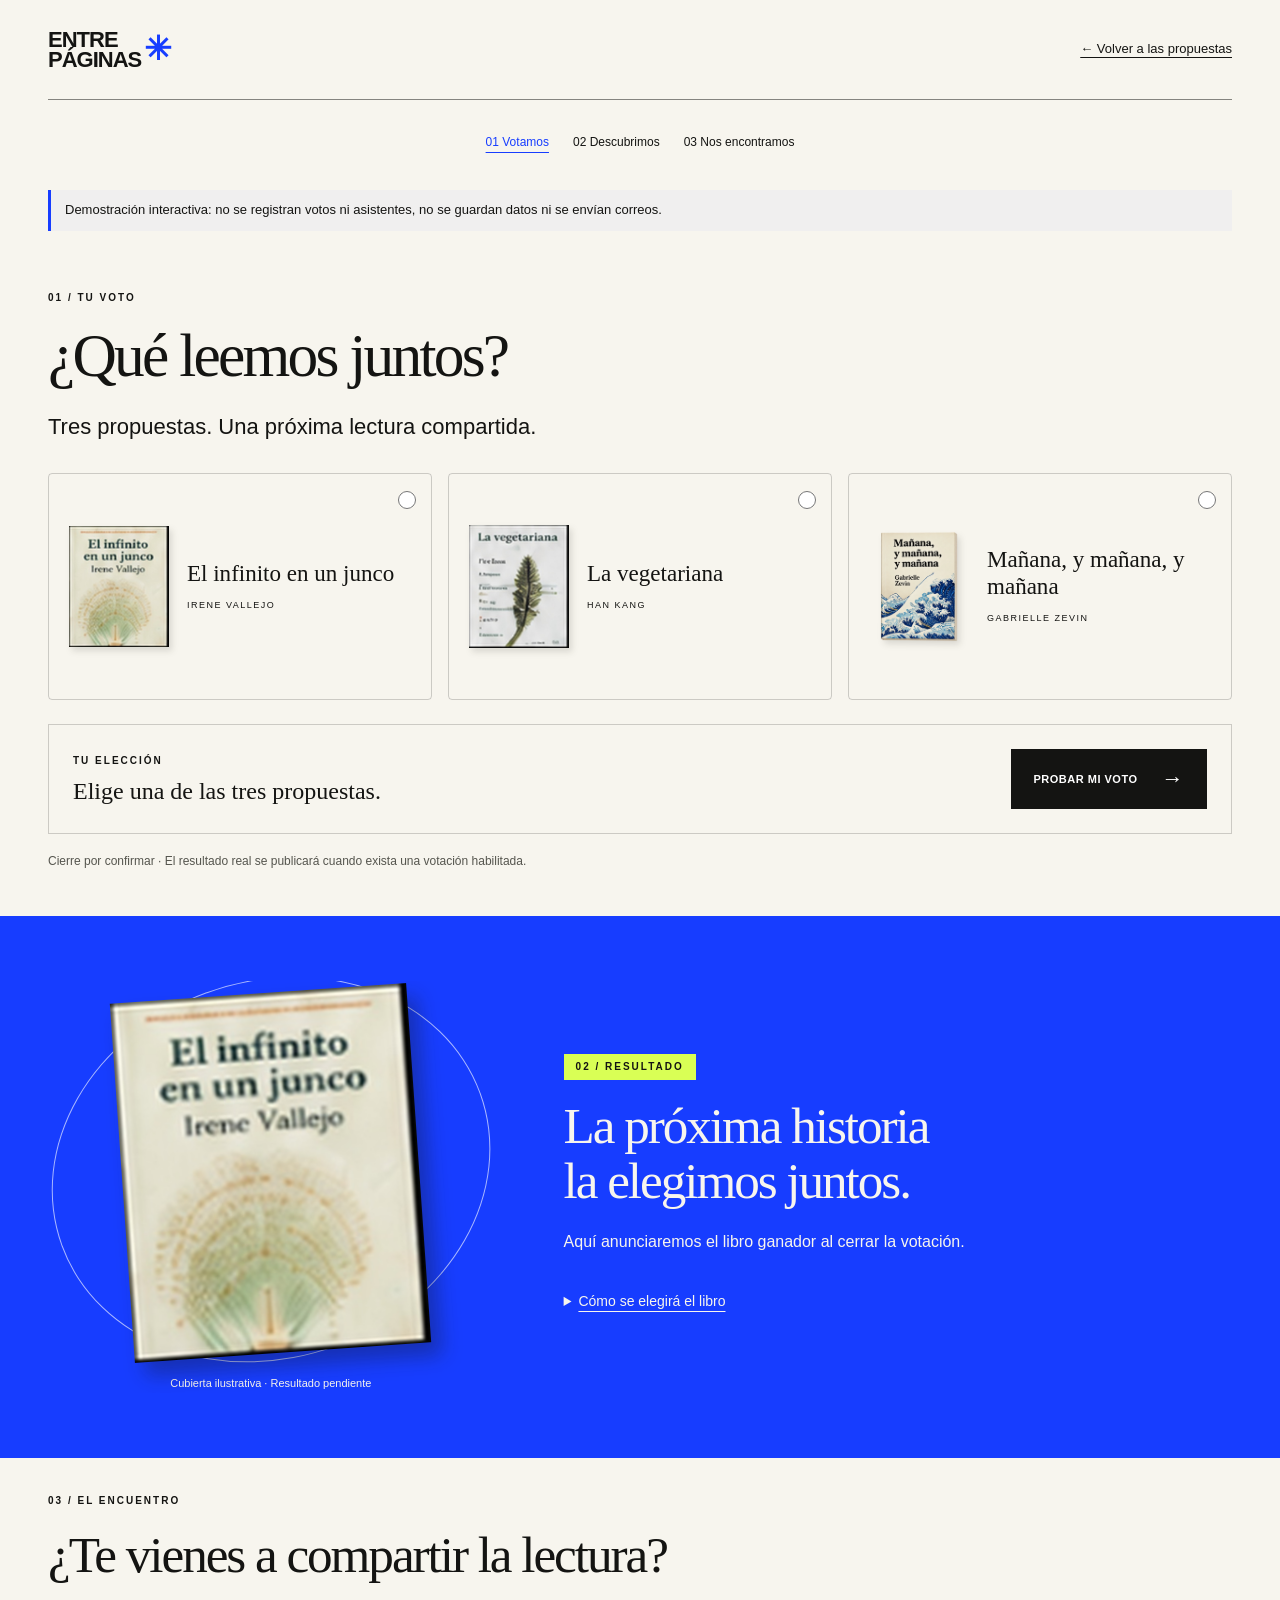
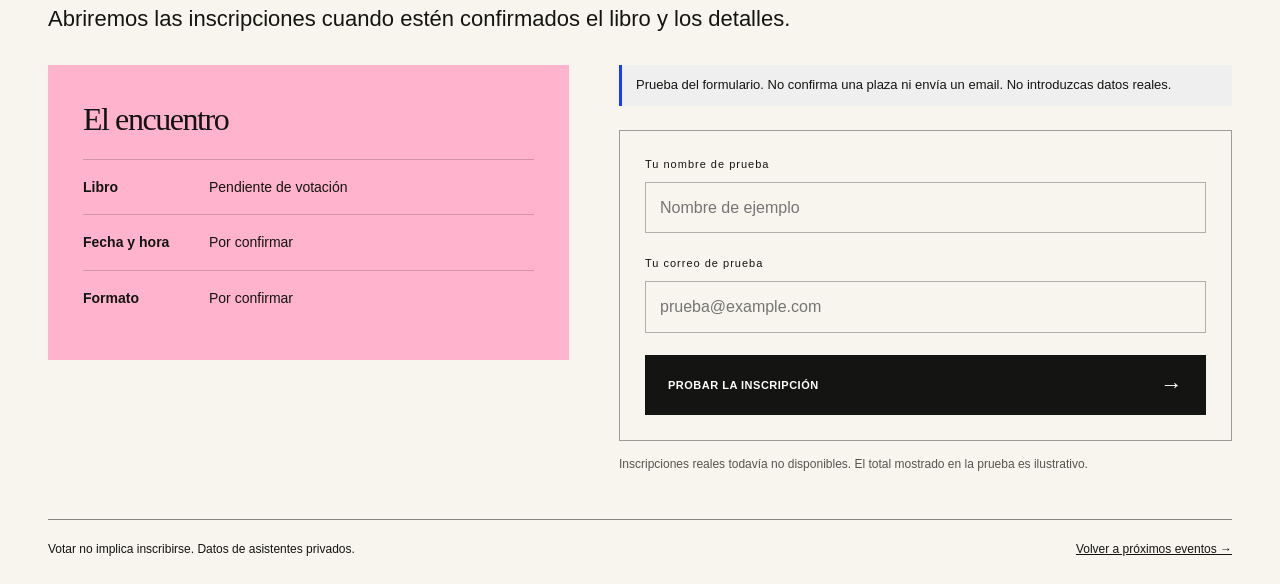
==== commit 0057b03f: "Adapta las secciones y páginas a los diseños del ZIP" ====
--- a/encuentro.html
+++ b/encuentro.html
@@ -1,8 +1,8 @@
 <!doctype html>
-<html lang="es"><head><meta charset="UTF-8"><meta name="viewport" content="width=device-width, initial-scale=1"><meta name="description" content="Tres propuestas para elegir la próxima lectura del club Entre Páginas."><title>Próximos eventos · Entre Páginas</title><link rel="stylesheet" href="styles.css"><link rel="stylesheet" href="eventos.css?v=2"><script src="encuentro.js?v=1" defer></script></head>
+<html lang="es"><head><meta charset="UTF-8"><meta name="viewport" content="width=device-width, initial-scale=1"><meta name="description" content="Tres propuestas para elegir la próxima lectura del club Entre Páginas."><title>Próximos eventos · Entre Páginas</title><link rel="stylesheet" href="styles.css"><link rel="stylesheet" href="eventos.css?v=2"><script src="encuentro.js?v=1" defer></script><link rel="stylesheet" href="diseno.css?v=1"></head>
 <body class="encuentro-page"><a class="saltar-contenido" href="#votacion">Saltar a la votación</a>
-<header class="contenedor encuentro-cabecera"><a class="agenda-etiqueta" href="index.html#proximos-eventos">PRÓXIMOS EVENTOS</a><a href="index.html#proximos-eventos">← Volver a las propuestas</a></header>
-<main><div class="contenedor"><nav class="encuentro-pasos" aria-label="Recorrido del encuentro"><a href="#votacion">01 Votamos</a><a href="#resultado">02 Descubrimos</a><a href="#asistentes">03 Nos encontramos</a></nav>
+<header class="contenedor encuentro-cabecera"><a class="marca" href="index.html" aria-label="Entre Páginas, inicio">ENTRE<br>PÁGINAS<span aria-hidden="true">✳︎</span></a><a href="index.html#proximos-eventos">← Volver a las propuestas</a></header>
+<main><div class="contenedor"><nav class="encuentro-pasos" aria-label="Recorrido del encuentro"><a href="#votacion" aria-current="step">01 Votamos</a><a href="#resultado">02 Descubrimos</a><a href="#asistentes">03 Nos encontramos</a></nav>
 <p class="aviso-demo">Demostración interactiva: no se registran votos ni asistentes, no se guardan datos ni se envían correos.</p>
 <section id="votacion" class="encuentro-bloque" aria-labelledby="voto-titulo"><p class="agenda-etiqueta">01 / TU VOTO</p><h1 id="voto-titulo">¿Qué leemos juntos?</h1><p class="encuentro-subtitulo">Tres propuestas. Una próxima lectura compartida.</p>
 <form id="form-voto"><fieldset><legend class="solo-lectores">Elige un libro</legend><div class="voto-opciones"><label class="voto-opcion"><input type="radio" name="libro" value="junco" required><img src="assets/cubierta-lectura-3.jpg" alt="" width="80" height="110"><span><strong>El infinito en un junco</strong><span class="agenda-autor">Irene Vallejo</span></span></label><label class="voto-opcion"><input type="radio" name="libro" value="vegetariana" required><img src="assets/cubierta-lectura-2.jpg" alt="" width="80" height="110"><span><strong>La vegetariana</strong><span class="agenda-autor">Han Kang</span></span></label><label class="voto-opcion"><input type="radio" name="libro" value="manana" required><img src="assets/libro-mes-editorial.webp" alt="" width="80" height="110"><span><strong>Mañana, y mañana, y mañana</strong><span class="agenda-autor">Gabrielle Zevin</span></span></label></div></fieldset><div class="voto-confirmar"><div><p class="agenda-etiqueta">TU ELECCIÓN</p><p id="eleccion" aria-live="polite">Elige una de las tres propuestas.</p></div><button class="boton boton-negro" type="submit">PROBAR MI VOTO <span aria-hidden="true">→</span></button></div><p id="voto-mensaje" role="status"></p></form><p class="agenda-nota">Cierre por confirmar · El resultado real se publicará cuando exista una votación habilitada.</p><noscript><p>Activa JavaScript para probar la selección. La votación real todavía no está disponible.</p></noscript></section></div>
--- a/diseno.css
+++ b/diseno.css
@@ -0,0 +1,1656 @@
+/* Adaptación de las propuestas de Archivo.zip. Se carga tras los estilos base. */
+:root {
+  --crema:#f7f5ee;
+  --negro:#141412;
+  --azul:#173dff;
+  --rosa:#ffb3cc;
+  --lima:#d9ff55;
+}
+body {
+  background:var(--crema);
+}
+.contenedor {
+  width:min(1424px,calc(100% - 96px));
+}
+main h2,.boletin h2 {
+  font-family:'Barlow Condensed',Arial,sans-serif;
+  font-weight:700;
+  letter-spacing:-.025em;
+}
+button,a,input {
+  touch-action:manipulation;
+}
+.seccion {
+  padding:64px 0;
+}
+.etiqueta {
+  letter-spacing:3px;
+  font-size:12px;
+}
+.seccion-cierre {
+  border-top:1px solid #14141270;
+  padding-top:24px;
+  margin:32px auto 0;
+  font:clamp(20px,2.3vw,32px)/1.3 Georgia,serif;
+  text-align:center;
+}
+.seccion-cierre em {
+  background:var(--rosa);
+  font-style:italic;
+}
+.nota-acceso {
+  font-size:11px!important;
+  letter-spacing:1px;
+  text-align:center;
+  margin:12px 0!important;
+}
+/* Cabecera y portada */
+.cabecera {
+  background:var(--crema);
+  color:var(--negro);
+  border-bottom:1px solid #14141255;
+}
+.cabecera-interior {
+  min-height:104px;
+  gap:22px;
+}
+.cabecera .marca {
+  font:700 34px/.8 'Barlow Condensed',sans-serif;
+  letter-spacing:-1px;
+}
+.cabecera .marca span {
+  color:var(--azul);
+}
+.navegacion {
+  gap:20px;
+}
+.navegacion a {
+  font-size:11px;
+  font-weight:400;
+}
+.registro-cabecera {
+  display:flex;
+  align-items:center;
+  gap:8px;
+  border:0;
+  background:none;
+  padding:12px 0;
+  font-size:11px;
+  white-space:nowrap;
+}
+.registro-cabecera span {
+  font-size:31px;
+  line-height:1;
+}
+.cabecera .boton-marketplace {
+  background:transparent;
+  color:var(--negro);
+  border:1px solid var(--negro);
+  font-size:12px;
+  min-height:50px;
+}
+.portada {
+  padding:32px 0 60px;
+}
+.cuadricula-portada {
+  grid-template-columns:1.05fr 1fr;
+  gap:0;
+  align-items:center;
+}
+.portada h1 {
+  font:800 clamp(52px,6.15vw,94px)/.99 Arial,sans-serif;
+  letter-spacing:-.075em;
+  margin-bottom:30px;
+}
+.portada-texto .etiqueta {
+  font-size:12px;
+  margin:25px 0;
+}
+.portada-texto>p:not(.etiqueta) {
+  max-width:590px;
+  font-size:clamp(21px,2.4vw,35px);
+  line-height:1.25;
+  color:var(--negro);
+}
+.portada-texto>.portada-detalle {
+  font-size:clamp(15px,1.5vw,21px)!important;
+  line-height:1.5!important;
+  color:#4f4f52!important;
+  max-width:580px!important;
+}
+.portada .grupo-botones {
+  flex-wrap:nowrap;
+  gap:14px;
+}
+.portada .boton {
+  font-size:12px;
+  gap:12px;
+  min-height:55px;
+  padding:14px 18px;
+}
+.portada-composicion {
+  padding:0!important;
+  margin:0;
+  transform:none!important;
+}
+.portada-composicion img {
+  border:0!important;
+  transform:none!important;
+  width:100%;
+  height:auto;
+  max-height:820px;
+  object-fit:contain;
+}
+.portada-composicion:before,.portada-composicion:after {
+  display:none;
+}
+/* Club: presentación, tres propuestas y collage. */
+#el-club.club-refinado {
+  padding:52px 0;
+  background:#141412;
+  color:var(--crema);
+}
+#el-club.club-refinado .club-distribucion {
+  display:grid;
+  grid-template-columns:1fr .85fr 1.05fr;
+  gap:40px;
+  align-items:center;
+}
+#el-club.club-refinado .club-presentacion {
+  align-self:start;
+}
+#el-club.club-refinado h2 {
+  font:700 clamp(48px,5.2vw,80px)/.97 'Barlow Condensed',sans-serif;
+  letter-spacing:-.02em;
+  margin-top:40px;
+}
+#el-club.club-refinado h2 span {
+  color:var(--lima);
+}
+#el-club.club-refinado .club-descripcion {
+  font-size:20px;
+  line-height:1.55;
+  max-width:440px;
+}
+#el-club.club-refinado .ventajas-club {
+  display:flex;
+  flex-direction:column;
+  border:0;
+  padding:65px 0 0;
+  gap:0;
+}
+#el-club.club-refinado .ventaja-club {
+  display:flex;
+  align-items:start;
+  gap:24px;
+  border:0;
+  border-bottom:1px solid #f7f5ee77;
+  padding:32px 0;
+  min-height:150px;
+  background:none;
+}
+#el-club.club-refinado .ventaja-club:last-child {
+  border:0;
+}
+#el-club.club-refinado .club-icono {
+  width:65px;
+  height:65px;
+  margin:0;
+  color:var(--lima);
+}
+#el-club.club-refinado .ventaja-club h3 {
+  font:700 21px/1.3 Arial,sans-serif;
+  letter-spacing:0;
+  margin:0 0 10px;
+}
+#el-club.club-refinado .ventaja-club p {
+  font:18px/1.5 Arial,sans-serif;
+  margin:0;
+  color:#ddd;
+}
+#el-club.club-refinado .club-imagen {
+  grid-column:auto;
+  width:100%;
+  max-width:none;
+  padding:0;
+  margin:0;
+  border:0;
+}
+#el-club.club-refinado .club-imagen img {
+  aspect-ratio:auto;
+  max-height:700px;
+  mask:none;
+  -webkit-mask:none;
+}
+.club-market {
+  display:flex;
+  align-items:center;
+  gap:40px;
+  border-block:1px solid #f7f5ee80;
+  padding:24px 0;
+  margin-top:30px;
+}
+.club-market p {
+  font-size:16px;
+  line-height:1.5;
+  color:var(--lima);
+  margin:0;
+  flex-shrink:0;
+}
+.club-market button {
+  color:var(--crema);
+  background:none;
+  border:0;
+  border-bottom:3px solid var(--lima);
+  padding:0 0 8px;
+  text-align:left;
+  font:700 clamp(26px,4vw,60px)/1 'Barlow Condensed',sans-serif;
+}
+.club-market button span {
+  color:var(--lima);
+}
+/* Biblioteca de cinco columnas en escritorio. */
+#lecturas.biblioteca-editorial {
+  padding:44px 0;
+  background:#141412;
+}
+#lecturas.biblioteca-editorial .biblioteca-cabecera {
+  grid-template-columns:1fr 310px;
+  align-items:end;
+}
+#lecturas.biblioteca-editorial h2 {
+  font-size:clamp(44px,5.2vw,78px);
+  line-height:1;
+  margin-bottom:20px;
+}
+#lecturas.biblioteca-editorial .biblioteca-intro {
+  font-size:17px;
+}
+#lecturas.biblioteca-editorial .rejilla-libros {
+  display:grid;
+  grid-template-columns:repeat(5,minmax(0,1fr));
+  gap:12px;
+}
+#lecturas.biblioteca-editorial .tarjeta-libro {
+  background:transparent;
+  border:1px solid #f7f5ee40;
+  border-radius:5px;
+  overflow:hidden;
+  min-width:0;
+  padding:0;
+  color:var(--crema);
+}
+#lecturas.biblioteca-editorial .tarjeta-libro.libro-destacado {
+  background:var(--crema);
+  color:var(--negro);
+}
+#lecturas.biblioteca-editorial .libro-abrir {
+  display:flex;
+  flex-direction:column;
+  height:100%;
+  padding:16px;
+}
+#lecturas.biblioteca-editorial .libro-visual {
+  display:flex;
+  align-items:center;
+  justify-content:center;
+  height:285px;
+  min-height:0;
+  padding:12px 0;
+  background:none!important;
+  border:0;
+  position:relative;
+}
+#lecturas.biblioteca-editorial .libro-visual:before,#lecturas.biblioteca-editorial .libro-visual:after {
+  display:none;
+}
+#lecturas.biblioteca-editorial .cubierta-lectura {
+  height:245px;
+  width:auto;
+  max-width:100%;
+  object-fit:contain;
+  box-shadow:4px 6px 8px #0003;
+}
+#lecturas.biblioteca-editorial .libro-contenido {
+  display:flex;
+  flex-direction:column;
+  padding:14px 0 0;
+  flex:1;
+}
+#lecturas.biblioteca-editorial .libro-titulo {
+  font:26px/1.05 Georgia,serif;
+  min-height:55px;
+}
+#lecturas.biblioteca-editorial .libro-autor {
+  font-size:9px;
+  letter-spacing:2px;
+  min-height:30px;
+}
+#lecturas.biblioteca-editorial .libro-genero {
+  font-size:10px;
+  letter-spacing:2px;
+  border-left:1px solid;
+  padding-left:16px;
+}
+#lecturas.biblioteca-editorial .libro-gancho {
+  font:18px/1.25 Georgia,serif;
+  margin:15px 0 20px;
+  min-height:70px;
+}
+#lecturas.biblioteca-editorial .libro-explorar {
+  font-size:10px;
+  min-height:44px;
+  margin-top:auto;
+  padding:10px 8px;
+  color:inherit;
+  border:1px solid currentColor;
+  background:none;
+}
+#lecturas.biblioteca-editorial .libro-destacado .libro-explorar {
+  background:var(--negro);
+  color:var(--crema);
+}
+#lecturas.biblioteca-editorial .libro-eventos {
+  font-size:12px;
+  justify-content:center;
+}
+#lecturas.biblioteca-editorial .libro-distintivo {
+  top:0;
+  left:0;
+  font-size:9px;
+  background:var(--lima);
+  color:var(--negro);
+}
+/* Comunidad: imagen a la izquierda y contenido a la derecha. */
+#comunidad.comunidad-editorial {
+  padding:46px 0;
+}
+#comunidad .comunidad-escena {
+  display:grid;
+  grid-template-columns:1.2fr 1fr;
+  gap:40px;
+  align-items:center;
+}
+#comunidad figure {
+  margin:0;
+  min-width:0;
+}
+#comunidad figure img {
+  width:100%;
+  height:auto;
+}
+#comunidad figcaption {
+  font-size:10px;
+  letter-spacing:2px;
+  margin-top:12px;
+}
+#comunidad .comunidad-relato {
+  max-width:none;
+}
+#comunidad h2 {
+  font-size:clamp(56px,6.2vw,94px);
+  line-height:1;
+  letter-spacing:-.02em;
+  margin:0 0 20px;
+}
+#comunidad h2 span {
+  color:var(--azul);
+}
+#comunidad .comunidad-relato>p:not(.nota-acceso) {
+  font:clamp(20px,2.1vw,30px)/1.3 Georgia,serif;
+  max-width:none;
+}
+#comunidad .comunidad-formas {
+  display:flex;
+  flex-direction:column;
+  padding:0;
+  margin:28px 0;
+  gap:0;
+  list-style:none;
+}
+#comunidad .comunidad-formas li {
+  display:flex;
+  gap:24px;
+  align-items:center;
+  border:0;
+  border-bottom:1px solid #14141277;
+  padding:20px 0;
+  min-height:0;
+}
+#comunidad .comunidad-formas li:last-child {
+  border:0;
+}
+#comunidad .comunidad-formas svg {
+  width:48px;
+  height:48px;
+  color:var(--azul);
+  margin:0;
+}
+#comunidad .comunidad-formas h3 {
+  font:700 12px/1.4 Arial,sans-serif;
+  letter-spacing:2px;
+  margin:0 0 6px;
+}
+#comunidad .comunidad-formas p {
+  font:18px/1.4 Georgia,serif;
+  margin:0;
+}
+#comunidad .comunidad-pregunta {
+  background:var(--rosa);
+  padding:8px 12px;
+  border:0;
+  display:block;
+  margin:15px 0 22px;
+}
+#comunidad .comunidad-unirse {
+  display:flex;
+  margin:auto;
+  font:700 24px/1.1 'Barlow Condensed',sans-serif;
+  padding:18px 24px;
+}
+/* Inclusión: dos columnas y panel de contacto. */
+#inclusion.inclusion-abierta {
+  background:var(--rosa);
+  padding:44px 0;
+}
+#inclusion>.contenedor>.etiqueta {
+  border-bottom:1px solid;
+  padding-bottom:14px;
+}
+.inclusion-grid {
+  display:grid;
+  grid-template-columns:1fr 1fr;
+  gap:60px;
+  align-items:center;
+}
+#inclusion .inclusion-cabecera {
+  display:flex;
+  flex-direction:column;
+  gap:0;
+  align-items:stretch;
+}
+#inclusion h2 {
+  font-size:clamp(52px,5.7vw,86px);
+  line-height:.97;
+  margin:0 0 20px;
+}
+#inclusion h2 span {
+  color:var(--azul);
+}
+#inclusion .inclusion-intro {
+  font-size:20px;
+  line-height:1.5;
+  max-width:650px;
+}
+#inclusion .inclusion-ilustracion {
+  max-height:none;
+  max-width:none;
+  margin:0;
+  width:100%;
+}
+#inclusion .inclusion-compromisos {
+  display:flex;
+  flex-direction:column;
+  gap:0;
+  margin:0;
+  padding:0;
+}
+#inclusion .inclusion-compromiso {
+  display:grid;
+  grid-template-columns:115px 1fr;
+  column-gap:30px;
+  border:0;
+  border-bottom:1px solid #14141288;
+  background:none;
+  padding:32px 0;
+  box-shadow:none;
+  transform:none;
+}
+#inclusion .inclusion-compromiso:last-child {
+  border:0;
+}
+#inclusion .inclusion-compromiso:before {
+  display:none;
+}
+#inclusion .inclusion-compromiso svg {
+  grid-row:1/3;
+  width:105px;
+  height:105px;
+  color:var(--azul);
+  margin:0;
+}
+#inclusion .inclusion-compromiso h3 {
+  font:700 34px/1.05 'Barlow Condensed',sans-serif;
+  margin-bottom:12px;
+}
+#inclusion .inclusion-compromiso p {
+  font-size:19px;
+  line-height:1.5;
+  margin:0;
+}
+#inclusion .inclusion-escucha {
+  margin-top:25px;
+  background:var(--crema);
+  border:0;
+  border-top:1px solid;
+  padding:30px 35px;
+  display:flex;
+  gap:30px;
+  align-items:center;
+  justify-content:space-between;
+}
+#inclusion .inclusion-escucha>p {
+  font:clamp(28px,3.2vw,48px)/1.15 Georgia,serif;
+  margin:0;
+}
+#inclusion .inclusion-escucha .etiqueta {
+  display:block;
+  font:700 10px/1.4 Arial,sans-serif;
+  margin-bottom:16px;
+}
+#inclusion .inclusion-escucha small {
+  display:block;
+  font:16px/1.5 Arial,sans-serif;
+  margin-top:12px;
+}
+#inclusion .inclusion-contacto {
+  background:none;
+  color:var(--azul);
+  border:1px solid var(--azul);
+  white-space:nowrap;
+  font-size:20px;
+}
+#inclusion .inclusion-escucha>div>p {
+  font-size:11px;
+  margin:12px 0 0;
+}
+/* Eventos: modalidades integradas bajo el texto. */
+#eventos {
+  padding-top:50px;
+  background:var(--crema);
+}
+#eventos .eventos-cabecera {
+  display:grid;
+  grid-template-columns:.85fr 1.15fr;
+  gap:20px 40px;
+  align-items:start;
+}
+#eventos .eventos-presentacion {
+  grid-column:1;
+  grid-row:1;
+  padding:0;
+}
+#eventos h2 {
+  font:700 clamp(52px,5.8vw,88px)/.96 'Barlow Condensed',sans-serif;
+  letter-spacing:-.02em;
+}
+#eventos h2 span {
+  color:var(--azul);
+}
+#eventos .eventos-presentacion>p:not(.etiqueta) {
+  font:clamp(22px,2.5vw,36px)/1.2 Georgia,serif;
+}
+#eventos .eventos-collage {
+  grid-column:2;
+  grid-row:1/3;
+  padding:0;
+  margin:0;
+}
+#eventos .eventos-collage img {
+  width:100%;
+  transform:none;
+}
+#eventos .eventos-modalidades {
+  grid-column:1;
+  grid-row:2;
+  margin:0;
+  padding:20px 0;
+  border-block:1px solid #14141280;
+}
+#eventos .eventos-modalidades ul {
+  display:grid;
+  grid-template-columns:1fr 1fr;
+  gap:20px;
+  list-style:none;
+  padding:0;
+  margin:0;
+}
+#eventos .eventos-modalidades li {
+  display:flex;
+  gap:14px;
+  border:0;
+  padding:0;
+  align-items:start;
+}
+#eventos .icono-modalidad {
+  font-size:45px;
+  line-height:1;
+  color:var(--azul);
+}
+#eventos .eventos-modalidades strong {
+  font:700 18px/1.3 Georgia,serif;
+}
+#eventos .eventos-modalidades p {
+  font:16px/1.3 Georgia,serif;
+  margin:10px 0 0;
+}
+#eventos .eventos-boton {
+  font:700 27px/1.1 'Barlow Condensed',sans-serif;
+  margin-top:10px;
+}
+.agenda {
+  border-top:1px solid #14141255;
+  margin-top:50px;
+}
+/* Newsletter y pie de página. */
+.boletin {
+  background:var(--lima);
+  padding:42px 0 32px;
+  overflow:hidden;
+}
+.boletin>.contenedor>.etiqueta {
+  border-bottom:1px solid;
+  padding-bottom:15px;
+}
+.boletin .boletin-distribucion {
+  display:grid;
+  grid-template-columns:1fr 1fr;
+  gap:50px;
+  align-items:center;
+}
+.boletin .boletin-collage {
+  grid-row:auto;
+  grid-column:auto;
+  max-width:none;
+  width:100%;
+  transform:none;
+  margin:0;
+}
+.boletin h2 {
+  font-size:clamp(60px,6.9vw,104px);
+  line-height:.96;
+  margin:0 0 24px;
+}
+.boletin h2 span {
+  color:var(--azul);
+}
+.boletin-contenido>p {
+  font-size:22px;
+  line-height:1.45;
+}
+.boletin .formulario-boletin {
+  grid-column:auto;
+  max-width:none;
+  width:100%;
+  margin:30px 0 0;
+}
+.boletin .formulario-boletin>label:first-child {
+  font-size:16px;
+  font-weight:700;
+}
+.boletin #correo-boletin {
+  width:100%;
+  background:var(--crema);
+  border:1px solid var(--negro);
+  border-radius:0;
+  padding:16px;
+  margin:8px 0 12px;
+  min-height:55px;
+}
+.boletin .formulario-boletin>.boton {
+  width:100%;
+  font:700 23px/1.2 'Barlow Condensed',sans-serif;
+  letter-spacing:2px;
+}
+.boletin .aceptacion {
+  display:flex;
+  align-items:start;
+  gap:12px;
+  font-size:13px;
+  line-height:1.5;
+  margin-top:18px;
+}
+.boletin .aceptacion input {
+  width:22px;
+  height:22px;
+  flex-shrink:0;
+  accent-color:var(--negro);
+  margin:0;
+}
+.boletin .mensaje-boletin {
+  font-size:14px;
+}
+.boletin-asterisco {
+  display:none;
+}
+.pie-pagina {
+  background:#141412;
+  color:var(--crema);
+  padding:40px 0 20px;
+}
+.pie-manifiesto {
+  font:clamp(30px,4.4vw,64px)/1.2 Georgia,serif;
+  padding-bottom:28px;
+  border-bottom:1px solid #f7f5ee77;
+  margin-bottom:40px;
+}
+.pie-manifiesto em {
+  background:var(--rosa);
+  color:var(--negro);
+  font-style:normal;
+}
+.pie-pagina .pie-columnas {
+  grid-template-columns:1.4fr repeat(4,1fr);
+  gap:30px;
+}
+.pie-pagina .pie-inferior {
+  margin-top:30px;
+}
+.ficha-enlace {
+  display:inline-block;
+  font-size:11px;
+  letter-spacing:2px;
+  border-bottom:1px solid;
+  padding-bottom:4px;
+  margin-bottom:20px;
+}
+/* Libro del mes: escena azul y ficha editorial. */
+#libro-mes.resumen-mensual .libro-distribucion {
+  grid-template-columns:1fr 1fr;
+  gap:0;
+}
+#libro-mes .libro-escena {
+  min-height:560px;
+}
+#libro-mes .libro-escena img {
+  height:450px;
+  max-width:78%;
+  object-fit:contain;
+}
+#libro-mes .resumen-mensual-ficha {
+  padding:40px 50px;
+}
+#libro-mes #titulo-libro {
+  font:clamp(38px,4.5vw,66px)/1.04 Georgia,serif;
+  letter-spacing:-.04em;
+}
+#libro-mes .resumen-autor {
+  font:32px/1.2 Georgia,serif;
+  color:var(--azul);
+}
+#libro-mes .mensual-cronograma {
+  grid-column:1/-1;
+  background:var(--rosa);
+  padding:25px 35px;
+}
+/* Páginas secundarias: continuidad de color y tipografía. */
+.pagina-plan .plan-cabecera {
+  background:var(--crema);
+  color:var(--negro);
+  border-bottom:1px solid #14141280;
+}
+.pagina-plan .plan-cabecera .marca span {
+  color:var(--azul);
+}
+.pagina-plan .plan-presentacion h1 {
+  font:clamp(40px,4.8vw,70px)/1.02 Georgia,serif;
+  letter-spacing:-.04em;
+}
+.pagina-plan .plan-presentacion h1 span {
+  color:inherit;
+}
+.pagina-plan .plan-presentacion {
+  grid-template-columns:1fr 210px;
+}
+.pagina-plan .plan-presentacion>img {
+  height:290px;
+  transform:none;
+}
+.pagina-plan .plan-ahora {
+  background:var(--azul);
+  color:var(--crema);
+  border:0;
+  border-radius:0;
+  padding:45px;
+  margin-top:30px;
+}
+.pagina-plan .plan-ahora h2 {
+  font:clamp(38px,4.6vw,65px)/1.05 Georgia,serif;
+  max-width:900px;
+}
+.pagina-plan .plan-fecha,.pagina-plan .plan-flexible,.pagina-plan .plan-ahora-accion p {
+  color:var(--crema);
+}
+.pagina-plan .plan-meta {
+  display:inline-block;
+  background:var(--lima);
+  color:var(--negro);
+  padding:5px 10px;
+  font:25px/1.2 Georgia,serif;
+}
+.pagina-plan .plan-ahora-grid {
+  grid-template-columns:1fr;
+  border-color:#fff8;
+}
+.pagina-plan .plan-pregunta {
+  border:0;
+  border-top:1px solid #fff8;
+  padding:22px 0 0;
+}
+.pagina-plan .plan-pregunta>[data-plan-pregunta] {
+  font:28px/1.3 Georgia,serif;
+  max-width:850px;
+}
+.pagina-plan .plan-ahora-accion {
+  border-color:#fff8;
+}
+.pagina-plan .plan-ahora-accion .boton {
+  background:var(--crema);
+  color:var(--negro);
+}
+.pagina-plan .plan-ritmo>h2,.pagina-plan .plan-canales>h2 {
+  font:clamp(32px,4vw,55px)/1.1 Georgia,serif;
+}
+.pagina-plan .plan-semanas {
+  gap:18px;
+  margin-top:65px;
+}
+.pagina-plan .plan-semanas li {
+  border-radius:0;
+  padding:25px 20px;
+  background:transparent;
+}
+.pagina-plan .plan-semanas .semana-destacada {
+  background:var(--lima);
+  border:1px solid var(--lima);
+}
+.pagina-plan .plan-semana-numero {
+  position:absolute;
+  top:-50px;
+  left:calc(50% - 22px);
+  width:44px;
+  height:44px;
+  border-radius:50%;
+  display:grid;
+  place-items:center;
+  border:1px solid var(--azul);
+  background:var(--crema);
+  color:var(--azul);
+  font-size:25px;
+}
+.pagina-plan .semana-destacada .plan-semana-numero {
+  background:var(--lima);
+  color:var(--negro);
+  border-color:var(--negro);
+}
+.pagina-plan .plan-semanas h3 {
+  font:25px/1.1 Georgia,serif;
+}
+.plan-cuidados {
+  display:grid;
+  grid-template-columns:1fr 1fr;
+  gap:50px;
+  padding:35px 0;
+  border-top:1px solid #14141266;
+  margin-top:35px;
+}
+.plan-cuidados h2 {
+  font:30px/1.2 Georgia,serif;
+}
+.plan-cuidados p {
+  font:18px/1.5 Georgia,serif;
+}
+.plan-final {
+  background:var(--negro);
+  color:var(--crema);
+  padding:35px;
+  margin-top:25px;
+}
+.plan-final h2 {
+  font:40px/1.1 Georgia,serif;
+}
+.plan-final dl {
+  display:grid;
+  grid-template-columns:repeat(3,1fr);
+  gap:25px;
+}
+.plan-final dt {
+  font-weight:bold;
+}
+.plan-final dd {
+  margin:0;
+}
+.plan-final a {
+  color:var(--lima);
+  display:inline-block;
+  border-bottom:1px solid;
+  padding:10px 0;
+}
+.encuentro-page .encuentro-cabecera {
+  min-height:100px;
+}
+.encuentro-page .voto-opcion {
+  padding:30px 32px 30px 20px;
+}
+.encuentro-page .voto-opcion img {
+  width:100px;
+  height:165px;
+}
+.encuentro-page .encuentro-resultado {
+  padding:65px 0;
+}
+.encuentro-page .resultado-portada img {
+  height:360px;
+}
+.encuentro-page .encuentro-info {
+  background:var(--rosa);
+  padding:35px;
+}
+.encuentro-page #form-asistencia {
+  padding:25px;
+  border:1px solid #14141266;
+}
+.encuentro-page .encuentro-pasos a[aria-current="step"] {
+  color:var(--azul);
+  text-decoration:underline;
+  text-underline-offset:6px;
+}
+.encuentro-page .encuentro-pasos a:not([aria-current]) {
+  color:var(--negro);
+}
+/* Ficha del libro basada en download-11. */
+.fiche-cabecera {
+  display:flex;
+  justify-content:space-between;
+  align-items:center;
+  min-height:105px;
+  border-bottom:1px solid;
+}
+.fiche-cabecera>a:last-child {
+  text-decoration:underline;
+}
+.fiche-hero {
+  display:grid;
+  grid-template-columns:1fr 1fr;
+  align-items:center;
+}
+.fiche-visuel {
+  background:var(--azul);
+  padding:65px;
+  position:relative;
+  overflow:hidden;
+  isolation:isolate;
+}
+.fiche-visuel:before,.fiche-visuel:after {
+  content:'';
+  position:absolute;
+  inset:18% 4%;
+  border:1px solid white;
+  border-radius:50%;
+  transform:rotate(-28deg);
+  z-index:-1;
+}
+.fiche-visuel:after {
+  transform:rotate(30deg);
+  inset:8% 20%;
+}
+.fiche-visuel img {
+  height:540px;
+  width:100%;
+  object-fit:contain;
+  filter:drop-shadow(12px 18px 10px #0005);
+}
+.fiche-intro {
+  padding:45px;
+}
+.fiche-intro h1 {
+  font:clamp(40px,4.5vw,66px)/1.05 Georgia,serif;
+  letter-spacing:-.04em;
+}
+.fiche-auteur {
+  font:30px/1.3 Georgia,serif;
+  color:var(--azul);
+}
+.fiche-intro>p:not(.etiqueta) {
+  font:23px/1.4 Georgia,serif;
+}
+.fiche-tags {
+  display:flex;
+  flex-wrap:wrap;
+  gap:10px;
+  margin:25px 0;
+}
+.fiche-tags span {
+  border:1px solid #14141288;
+  padding:8px 12px;
+}
+.fiche-bande {
+  background:var(--rosa);
+  padding:30px;
+  text-align:center;
+  font:clamp(28px,3.8vw,55px)/1.2 Georgia,serif;
+  margin:0;
+}
+.fiche-chapitre {
+  display:grid;
+  grid-template-columns:.85fr 1.15fr;
+  gap:60px;
+  padding:50px 0;
+}
+.fiche-chapitre h2 {
+  font:clamp(36px,4.5vw,60px)/1.05 'Barlow Condensed',sans-serif;
+}
+.fiche-chapitre>div+div {
+  border-left:1px solid #14141266;
+  padding-left:50px;
+}
+.fiche-chapitre p,.fiche-chapitre li {
+  font:22px/1.5 Georgia,serif;
+}
+.fiche-themes {
+  background:var(--negro);
+  color:var(--crema);
+  padding:45px 0;
+}
+.fiche-themes>.contenedor {
+  display:grid;
+  grid-template-columns:1.2fr repeat(3,1fr);
+  gap:30px;
+}
+.fiche-themes h2 {
+  font:48px/1 'Barlow Condensed',sans-serif;
+}
+.fiche-themes article {
+  border-left:1px solid #fff8;
+  padding-left:25px;
+}
+.fiche-themes article>span {
+  color:var(--lima);
+  font-size:40px;
+}
+.fiche-themes h3 {
+  font:24px/1.2 Georgia,serif;
+  margin:20px 0 15px;
+}
+.fiche-themes p {
+  font:18px/1.4 Georgia,serif;
+}
+.fiche-chapitre ol {
+  padding-left:25px;
+}
+.fiche-chapitre li {
+  padding:15px 0;
+  border-bottom:1px solid #14141266;
+}
+.fiche-appel {
+  display:flex;
+  justify-content:space-between;
+  align-items:center;
+  gap:30px;
+  padding:35px 0;
+}
+.fiche-appel p {
+  font:35px/1.3 Georgia,serif;
+  margin:0;
+}
+.fiche-appel mark {
+  background:var(--rosa);
+}
+@media(max-width:1150px) {
+  .cabecera-interior {
+    flex-wrap:wrap;
+    gap:15px;
+    padding:18px 0;
+  }
+  .cabecera .navegacion {
+    order:3;
+    width:100%;
+    justify-content:center;
+  }
+  .registro-cabecera {
+    margin-left:auto;
+  }
+  .portada h1 {
+    font-size:6.2vw;
+  }
+  .portada .grupo-botones {
+    flex-wrap:wrap;
+  }
+  #el-club.club-refinado .club-distribucion {
+    gap:22px;
+    grid-template-columns:1fr 1fr;
+  }
+  #el-club.club-refinado .club-imagen {
+    grid-column:2;
+    grid-row:1/3;
+    align-self:center;
+  }
+  #el-club.club-refinado .ventajas-club {
+    grid-column:1;
+    padding-top:0;
+  }
+  #el-club.club-refinado .ventaja-club {
+    min-height:0;
+    padding:20px 0;
+  }
+  #el-club.club-refinado h2 {
+    font-size:65px;
+  }
+  #lecturas.biblioteca-editorial .rejilla-libros {
+    grid-template-columns:repeat(3,minmax(0,1fr));
+  }
+  .inclusion-grid {
+    gap:30px;
+  }
+  #inclusion .inclusion-compromiso {
+    grid-template-columns:65px 1fr;
+    gap:15px;
+  }
+  #inclusion .inclusion-compromiso svg {
+    width:60px;
+    height:60px;
+  }
+  #inclusion .inclusion-compromiso h3 {
+    font-size:28px;
+  }
+  #inclusion .inclusion-compromiso p {
+    font-size:16px;
+  }
+  .boletin .boletin-distribucion {
+    gap:25px;
+  }
+  .boletin h2 {
+    font-size:7vw;
+  }
+  .fiche-visuel {
+    padding:35px;
+  }
+  .fiche-visuel img {
+    height:440px;
+  }
+  .fiche-intro {
+    padding:30px;
+  }
+  .encuentro-page .voto-opcion img {
+    width:85px;
+    height:140px;
+  }
+}
+@media(max-width:760px) {
+  .contenedor {
+    width:calc(100% - 40px);
+  }
+  .seccion {
+    padding:40px 0;
+  }
+  .cabecera-interior {
+    min-height:80px;
+    padding:15px 0;
+    flex-wrap:wrap;
+  }
+  .cabecera .marca {
+    font-size:28px;
+  }
+  .cabecera .boton-menu {
+    display:block;
+    margin-left:auto;
+    color:var(--negro);
+    background:none;
+    border:1px solid;
+    padding:5px 10px;
+  }
+  .registro-cabecera {
+    display:none;
+  }
+  .cabecera .boton-marketplace {
+    font-size:9px;
+    padding:10px;
+    min-height:40px;
+    gap:8px;
+  }
+  .cabecera .navegacion {
+    display:none;
+    position:static;
+    order:4;
+    width:100%;
+    padding:15px 0;
+    background:var(--crema);
+  }
+  .cabecera .navegacion.abierta {
+    display:flex;
+    flex-direction:column;
+    gap:0;
+  }
+  .cabecera .navegacion a {
+    padding:12px;
+    font-size:13px;
+  }
+  .cuadricula-portada {
+    grid-template-columns:1fr;
+    gap:25px;
+  }
+  .portada {
+    padding:15px 0 35px;
+  }
+  .portada h1 {
+    font-size:clamp(45px,10.8vw,78px);
+  }
+  .portada-texto .etiqueta {
+    font-size:9px;
+    letter-spacing:1.5px;
+  }
+  .portada-texto>p:not(.etiqueta) {
+    font-size:23px;
+  }
+  .portada-composicion {
+    max-width:530px;
+    margin:auto;
+  }
+  .portada .boton {
+    font-size:10px;
+    min-height:48px;
+  }
+  .portada .grupo-botones {
+    margin-top:20px;
+  }
+  #el-club.club-refinado .club-distribucion {
+    grid-template-columns:1fr;
+    gap:20px;
+  }
+  #el-club.club-refinado .club-imagen {
+    grid-column:auto;
+    grid-row:auto;
+    max-width:420px;
+    margin:auto;
+  }
+  #el-club.club-refinado h2 {
+    font-size:60px;
+    margin-top:20px;
+  }
+  #el-club.club-refinado .club-descripcion {
+    font-size:18px;
+  }
+  #el-club.club-refinado .club-icono {
+    width:50px;
+    height:50px;
+  }
+  #el-club.club-refinado .ventaja-club p {
+    font-size:16px;
+  }
+  .club-market {
+    flex-direction:column;
+    align-items:start;
+    gap:18px;
+    margin-top:25px;
+  }
+  .club-market button {
+    font-size:35px;
+  }
+  .club-market p {
+    font-size:13px;
+  }
+  #lecturas.biblioteca-editorial .biblioteca-cabecera {
+    display:block;
+  }
+  #lecturas.biblioteca-editorial h2 {
+    font-size:45px;
+  }
+  #lecturas.biblioteca-editorial .rejilla-libros {
+    grid-template-columns:repeat(2,minmax(0,1fr));
+    gap:12px;
+  }
+  #lecturas.biblioteca-editorial .libro-abrir {
+    padding:12px;
+  }
+  #lecturas.biblioteca-editorial .libro-visual {
+    height:205px;
+  }
+  #lecturas.biblioteca-editorial .cubierta-lectura {
+    height:175px;
+  }
+  #lecturas.biblioteca-editorial .libro-titulo {
+    font-size:21px;
+  }
+  #lecturas.biblioteca-editorial .libro-gancho {
+    font-size:16px;
+    min-height:90px;
+  }
+  #lecturas.biblioteca-editorial .libro-explorar {
+    font-size:9px;
+    gap:5px;
+  }
+  #lecturas.biblioteca-editorial .libro-eventos {
+    font-size:10px;
+  }
+  #comunidad .comunidad-escena {
+    grid-template-columns:1fr;
+    gap:25px;
+  }
+  #comunidad h2 {
+    font-size:65px;
+  }
+  #comunidad .comunidad-formas p {
+    font-size:17px;
+  }
+  #comunidad .comunidad-relato>p:not(.nota-acceso) {
+    font-size:24px;
+  }
+  .inclusion-grid {
+    grid-template-columns:1fr;
+    gap:20px;
+  }
+  #inclusion h2 {
+    font-size:60px;
+  }
+  #inclusion .inclusion-intro {
+    font-size:18px;
+  }
+  #inclusion .inclusion-compromiso {
+    padding:24px 0;
+  }
+  #inclusion .inclusion-escucha {
+    flex-direction:column;
+    align-items:stretch;
+    padding:25px 20px;
+  }
+  #inclusion .inclusion-contacto {
+    white-space:normal;
+    width:100%;
+    font-size:21px;
+  }
+  #eventos .eventos-cabecera {
+    grid-template-columns:1fr;
+    gap:25px;
+  }
+  #eventos .eventos-presentacion,#eventos .eventos-collage,#eventos .eventos-modalidades {
+    grid-column:1;
+    grid-row:auto;
+  }
+  #eventos h2 {
+    font-size:65px;
+  }
+  #eventos .eventos-modalidades ul {
+    gap:15px;
+  }
+  #eventos .eventos-modalidades li {
+    flex-direction:column;
+  }
+  #eventos .eventos-modalidades p {
+    font-size:15px;
+  }
+  .boletin .boletin-distribucion {
+    grid-template-columns:1fr;
+    gap:30px;
+  }
+  .boletin .boletin-collage {
+    max-width:480px;
+    margin:auto;
+  }
+  .boletin h2 {
+    font-size:clamp(58px,12vw,85px);
+  }
+  .boletin-contenido>p {
+    font-size:18px;
+  }
+  .boletin .formulario-boletin>.boton {
+    font-size:20px;
+    letter-spacing:1px;
+  }
+  .pie-pagina .pie-columnas {
+    grid-template-columns:repeat(2,minmax(0,1fr));
+    gap:30px;
+  }
+  .pie-pagina .pie-identidad {
+    grid-column:1/-1;
+  }
+  .pie-pagina .pie-inferior {
+    flex-direction:column;
+    align-items:start;
+  }
+  .pie-manifiesto {
+    font-size:34px;
+  }
+  #libro-mes.resumen-mensual .libro-distribucion {
+    grid-template-columns:1fr;
+  }
+  #libro-mes .libro-escena {
+    min-height:430px;
+  }
+  #libro-mes .libro-escena img {
+    height:340px;
+  }
+  #libro-mes .resumen-mensual-ficha {
+    padding:30px 20px;
+  }
+  #libro-mes .mensual-cronograma {
+    padding:25px 20px;
+  }
+  .pagina-plan .plan-presentacion {
+    grid-template-columns:1fr;
+    gap:25px;
+  }
+  .pagina-plan .plan-ahora {
+    padding:25px 20px;
+  }
+  .pagina-plan .plan-presentacion h1 {
+    font-size:42px;
+  }
+  .pagina-plan .plan-semanas {
+    display:grid;
+    grid-template-columns:1fr;
+    margin:30px 0 0 20px;
+    padding-left:25px;
+    gap:20px;
+  }
+  .pagina-plan .plan-semana-numero {
+    top:18px;
+    left:-48px;
+    width:36px;
+    height:36px;
+    font-size:22px;
+  }
+  .pagina-plan .plan-semanas li:before {
+    display:none;
+  }
+  .plan-cuidados {
+    grid-template-columns:1fr;
+    gap:20px;
+  }
+  .plan-final {
+    padding:25px 20px;
+  }
+  .plan-final h2 {
+    font-size:32px;
+  }
+  .plan-final dl {
+    grid-template-columns:1fr;
+  }
+  .encuentro-page .voto-opcion {
+    padding:25px 35px 25px 16px;
+  }
+  .encuentro-page .voto-opcion img {
+    height:140px;
+    width:85px;
+  }
+  .encuentro-page .resultado-portada img {
+    height:280px;
+  }
+  .fiche-hero {
+    grid-template-columns:1fr;
+  }
+  .fiche-visuel {
+    padding:35px;
+  }
+  .fiche-visuel img {
+    height:380px;
+  }
+  .fiche-intro {
+    padding:30px 20px;
+  }
+  .fiche-intro h1 {
+    font-size:42px;
+  }
+  .fiche-chapitre {
+    grid-template-columns:1fr;
+    gap:20px;
+    padding:35px 0;
+  }
+  .fiche-chapitre>div+div {
+    padding:0;
+    border:0;
+  }
+  .fiche-chapitre p,.fiche-chapitre li {
+    font-size:19px;
+  }
+  .fiche-themes>.contenedor {
+    grid-template-columns:1fr;
+    gap:25px;
+  }
+  .fiche-themes article {
+    border:0;
+    border-top:1px solid #fff8;
+    padding:20px 0 0;
+  }
+  .fiche-themes article>span {
+    font-size:28px;
+  }
+  .fiche-appel {
+    flex-direction:column;
+    align-items:start;
+  }
+  .fiche-appel p {
+    font-size:30px;
+  }
+  .fiche-cabecera {
+    gap:20px;
+  }
+  .fiche-cabecera>a:last-child {
+    font-size:12px;
+  }
+}
+@media(max-width:380px) {
+  #lecturas.biblioteca-editorial .rejilla-libros {
+    grid-template-columns:1fr;
+  }
+  #lecturas.biblioteca-editorial .libro-visual {
+    height:290px;
+  }
+  #lecturas.biblioteca-editorial .cubierta-lectura {
+    height:260px;
+  }
+  #lecturas.biblioteca-editorial .libro-gancho {
+    min-height:0;
+  }
+  .portada h1 {
+    font-size:44px;
+  }
+  .cabecera .marca {
+    font-size:24px;
+  }
+  .cabecera .boton-marketplace {
+    font-size:8px;
+  }
+  .contenedor {
+    width:calc(100% - 32px);
+  }
+}
+@media(prefers-reduced-motion:reduce) {
+  html {
+    scroll-behavior:auto;
+  }
+  *,*:before,*:after {
+    transition:none!important;
+  }
+}
+/* Los adornos del pie permanecen dentro de su columna. */
+.pie-pagina .pie-grupo {
+  min-width:0;
+}
+.pie-pagina .pie-lema-subrayado {
+  max-width:100%;
+}
+.pie-pagina .pie-redes {
+  flex-wrap:wrap;
+}
+.pie-pagina .pie-lema-subrayado {
+  width:calc(100% - 40px);
+  max-width:145px;
+  margin-left:20px;
+}
+/* Acabados editoriales: contraste, cronología conectada y páginas del libro. */
+.cabecera .navegacion a.activo {
+  color:var(--azul);
+}
+.pagina-plan .plan-cabecera .marca span {
+  color:var(--azul);
+}
+.pagina-plan .plan-spoilers {
+  color:var(--negro);
+}
+.pagina-plan .plan-semanas {
+  position:relative;
+}
+.pagina-plan .plan-semanas:before {
+  content:'';
+  position:absolute;
+  left:12.5%;
+  right:12.5%;
+  top:-29px;
+  height:1px;
+  background:var(--azul);
+}
+.pagina-plan .plan-semana-numero {
+  z-index:1;
+}
+.pagina-plan .plan-ejemplo {
+  background:var(--rosa);
+  border:0;
+  color:var(--negro);
+}
+.pagina-ficha .fiche-auteur {
+  color:var(--azul);
+  font-size:32px;
+}
+.pagina-ficha .fiche-chapitre:has(ol) h2 {
+  font-family:Georgia,serif;
+  font-weight:400;
+}
+.pagina-ficha .fiche-appel .boton {
+  font:700 23px/1.2 'Barlow Condensed',sans-serif;
+}
+@media(max-width:760px) {
+  .pagina-plan .plan-semanas:before {
+    display:none;
+  }
+  .pagina-ficha footer.fiche-cabecera {
+    flex-wrap:wrap;
+    padding:20px 0;
+    gap:18px;
+  }
+  .pagina-ficha footer.fiche-cabecera p {
+    font-size:12px;
+    margin:0;
+  }
+}
+/* Navegación de tableta en una segunda fila, sobre el mismo fondo claro. */
+@media(min-width:761px) and (max-width:1150px) {
+  .cabecera .boton-menu {
+    display:none;
+  }
+  .cabecera .navegacion {
+    display:flex;
+    position:static;
+    flex-wrap:wrap;
+    background:var(--crema);
+    border:0;
+    padding:4px 0;
+    gap:12px;
+  }
+  .cabecera .navegacion a {
+    font-size:11px;
+    padding:6px;
+  }
+}
+.marca>span {
+  font-family:Arial,sans-serif;
+}
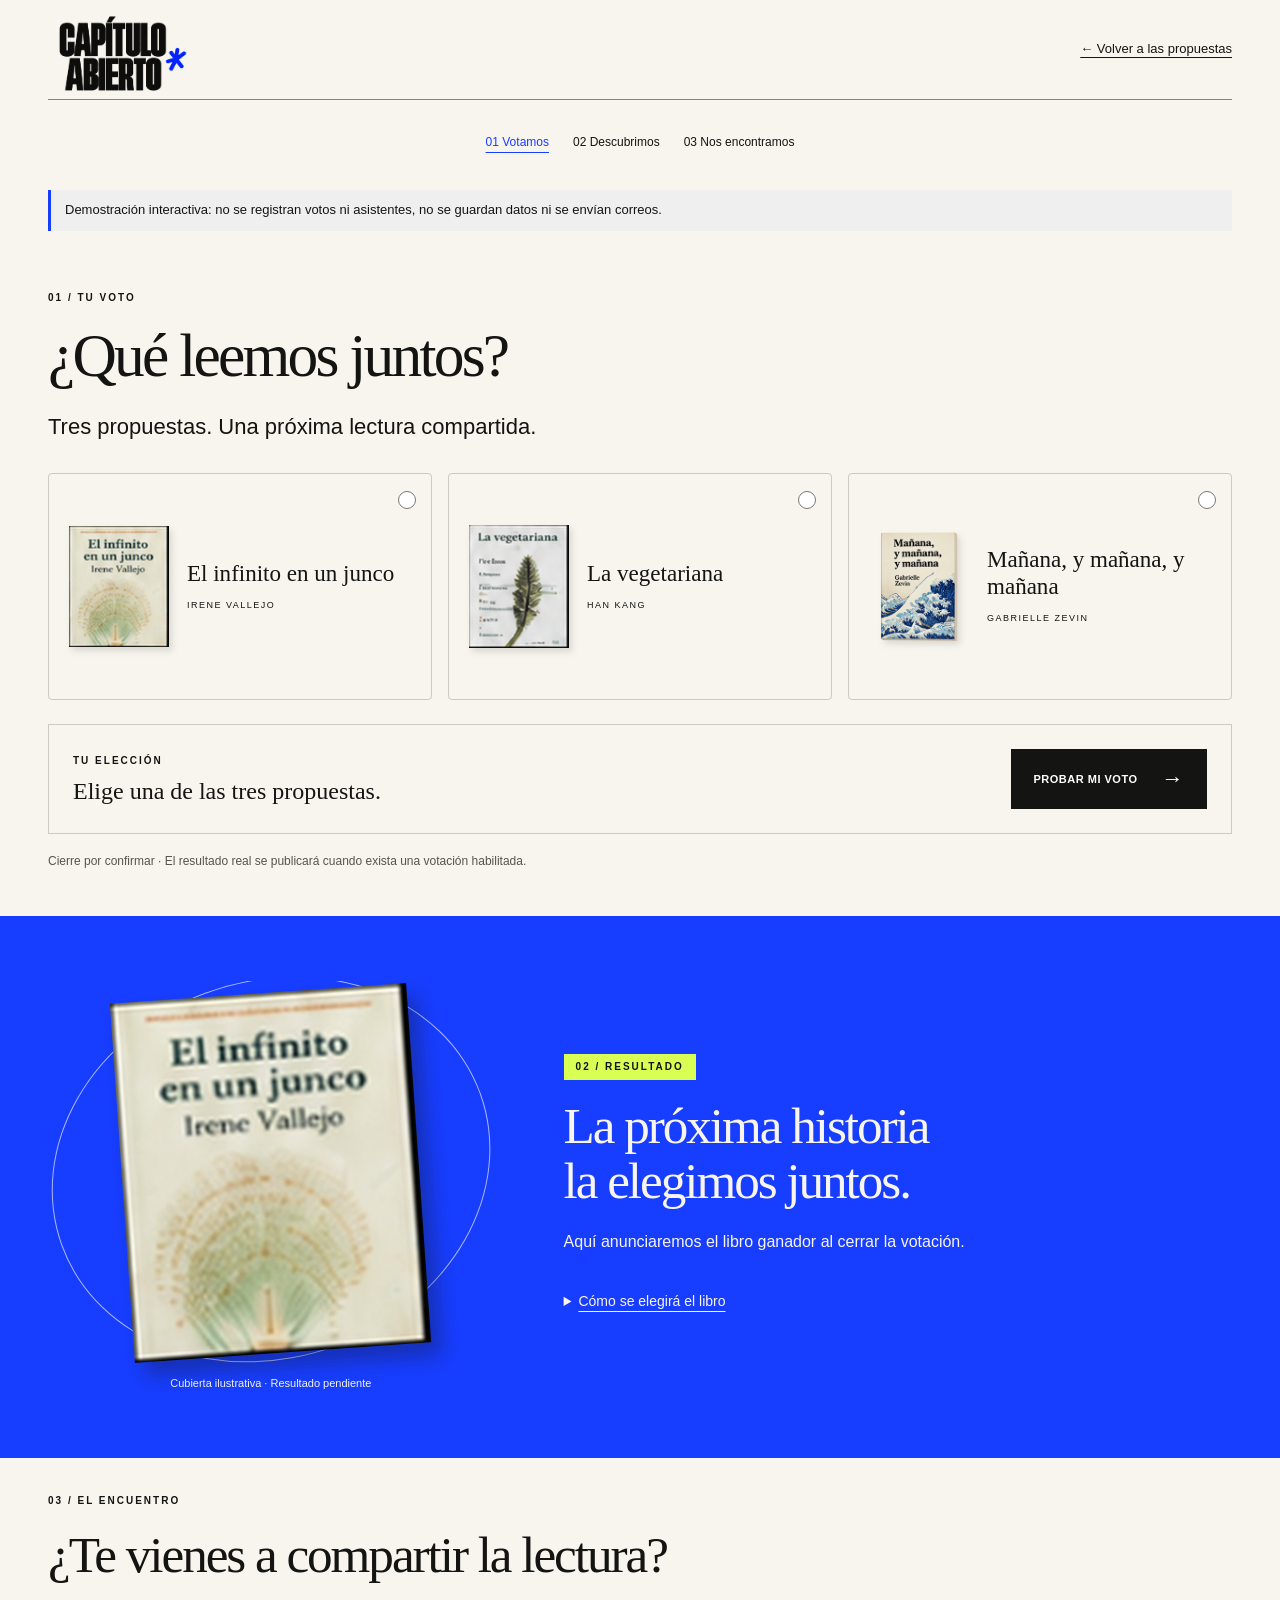
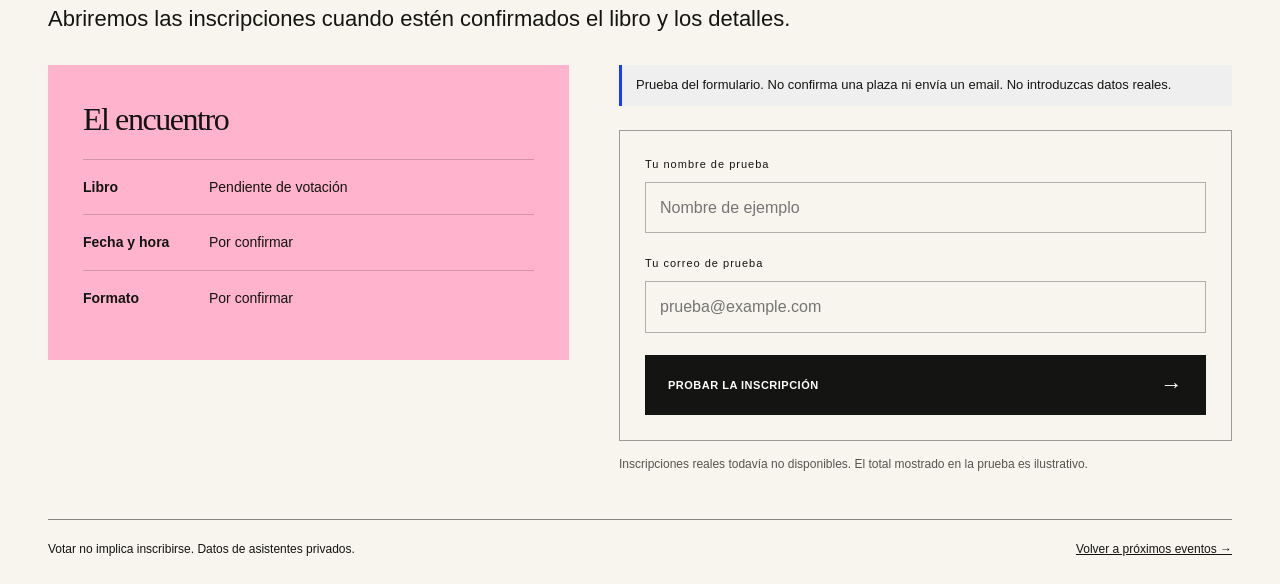
==== commit 293b0fd9: "Aplica la identidad Capítulo Abierto en toda la web" ====
--- a/encuentro.html
+++ b/encuentro.html
@@ -1,7 +1,7 @@
 <!doctype html>
-<html lang="es"><head><meta charset="UTF-8"><meta name="viewport" content="width=device-width, initial-scale=1"><meta name="description" content="Tres propuestas para elegir la próxima lectura del club Entre Páginas."><title>Próximos eventos · Entre Páginas</title><link rel="stylesheet" href="styles.css"><link rel="stylesheet" href="eventos.css?v=2"><script src="encuentro.js?v=1" defer></script><link rel="stylesheet" href="diseno.css?v=1"></head>
+<html lang="es"><head><meta charset="UTF-8"><meta name="viewport" content="width=device-width, initial-scale=1"><meta name="description" content="Tres propuestas para elegir la próxima lectura del club Capítulo Abierto."><title>Próximos eventos · Capítulo Abierto</title><link rel="stylesheet" href="styles.css"><link rel="stylesheet" href="eventos.css?v=2"><script src="encuentro.js?v=1" defer></script><link rel="stylesheet" href="diseno.css?v=capitulo-abierto-1"></head>
 <body class="encuentro-page"><a class="saltar-contenido" href="#votacion">Saltar a la votación</a>
-<header class="contenedor encuentro-cabecera"><a class="marca" href="index.html" aria-label="Entre Páginas, inicio">ENTRE<br>PÁGINAS<span aria-hidden="true">✳︎</span></a><a href="index.html#proximos-eventos">← Volver a las propuestas</a></header>
+<header class="contenedor encuentro-cabecera"><a class="marca marca-capitulo" href="index.html" aria-label="Capítulo Abierto, inicio"><img src="assets/logo-capitulo-abierto.svg" alt="Capítulo Abierto" width="146" height="86"></a><a href="index.html#proximos-eventos">← Volver a las propuestas</a></header>
 <main><div class="contenedor"><nav class="encuentro-pasos" aria-label="Recorrido del encuentro"><a href="#votacion" aria-current="step">01 Votamos</a><a href="#resultado">02 Descubrimos</a><a href="#asistentes">03 Nos encontramos</a></nav>
 <p class="aviso-demo">Demostración interactiva: no se registran votos ni asistentes, no se guardan datos ni se envían correos.</p>
 <section id="votacion" class="encuentro-bloque" aria-labelledby="voto-titulo"><p class="agenda-etiqueta">01 / TU VOTO</p><h1 id="voto-titulo">¿Qué leemos juntos?</h1><p class="encuentro-subtitulo">Tres propuestas. Una próxima lectura compartida.</p>
--- a/diseno.css
+++ b/diseno.css
@@ -448,6 +448,12 @@
   font:700 24px/1.1 'Barlow Condensed',sans-serif;
   padding:18px 24px;
 }
+#comunidad .comunidad-unirse + .nota-acceso {
+  max-width:none;
+  width:100%;
+  text-align:center;
+  margin:12px 0 0;
+}
 /* Inclusión: dos columnas y panel de contacto. */
 #inclusion.inclusion-abierta {
   background:var(--rosa);
@@ -550,8 +556,11 @@
 }
 #inclusion .inclusion-escucha small {
   display:block;
-  font:16px/1.5 Arial,sans-serif;
-  margin-top:12px;
+  max-width:52ch;
+  font:500 clamp(18px,1.4vw,20px)/1.65 Arial,sans-serif;
+  letter-spacing:normal;
+  color:var(--negro);
+  margin-top:18px;
 }
 #inclusion .inclusion-contacto {
   background:none;
@@ -1654,3 +1663,356 @@
 .marca>span {
   font-family:Arial,sans-serif;
 }
+/* Header de la referencia: seis enlaces y acciones independientes. */
+.cabecera {
+  background:#fbfaf6;
+  border-bottom:1px solid #a5a5ab;
+}
+.cabecera .cabecera-interior {
+  width:100%;
+  min-height:114px;
+  margin:0;
+  padding:18px clamp(24px,3.125vw,48px) 18px clamp(24px,5.20833vw,80px);
+  display:flex;
+  flex-wrap:nowrap;
+  gap:20px;
+}
+.cabecera .marca-referencia {
+  display:block;
+  width:146px;
+  flex:0 0 146px;
+  padding:0;
+  margin:0 auto 0 0;
+  line-height:1;
+}
+.cabecera .marca-referencia img {
+  width:146px;
+  height:76px;
+  object-fit:contain;
+}
+.cabecera .navegacion {
+  display:flex;
+  position:static;
+  order:0;
+  width:auto;
+  flex-wrap:nowrap;
+  align-items:center;
+  gap:clamp(20px,2.28vw,35px);
+  padding:0;
+  border:0;
+  background:transparent;
+  margin:0 clamp(20px,5.86vw,90px) 0 0;
+}
+.cabecera .navegacion a {
+  white-space:nowrap;
+  padding:0;
+  font:400 14px/1.4 Arial,sans-serif;
+}
+.cabecera .navegacion a.activo {
+  color:#003cff;
+  font-weight:700;
+}
+.cabecera .navegacion a.activo:after {
+  bottom:-15px;
+  height:2px;
+  background:#003cff;
+}
+.cabecera .navegacion a:hover {color:#003cff}
+.cabecera .registro-cabecera {
+  display:flex;
+  align-items:center;
+  flex-shrink:0;
+  gap:5px;
+  margin:0;
+  padding:6px 0;
+  font:400 14px/1 Arial,sans-serif;
+  color:#141412;
+}
+.cabecera .registro-icono {width:36px;height:36px}
+.cabecera .boton-marketplace {
+  min-height:50px;
+  width:190px;
+  flex-shrink:0;
+  justify-content:center;
+  gap:12px;
+  padding:14px 20px;
+  border:1px solid #141412;
+  border-radius:2px;
+  color:#141412;
+  background:transparent;
+  font:700 14px/1.3 Arial,sans-serif;
+  letter-spacing:1px;
+}
+.cabecera .boton-marketplace span {font-size:18px}
+.cabecera .boton-menu {display:none}
+@media(min-width:1101px) and (max-width:1399px) {
+  .cabecera .cabecera-interior {gap:16px;padding-inline:32px}
+  .cabecera .navegacion {gap:22px;margin-right:12px}
+  .cabecera .navegacion a,.cabecera .registro-cabecera {font-size:12px}
+  .cabecera .boton-marketplace {width:166px;font-size:12px}
+}
+@media(max-width:1100px) {
+  .cabecera .cabecera-interior {min-height:92px;flex-wrap:wrap;padding:12px 24px;gap:16px}
+  .cabecera .marca-referencia,.cabecera .marca-referencia img {width:115px;height:60px}
+  .cabecera .marca-referencia {flex-basis:115px}
+  .cabecera .boton-menu {display:block;order:4;margin:0;padding:6px 12px;background:transparent;color:#141412;border:1px solid;font-size:22px}
+  .cabecera .navegacion {display:none;order:5;width:100%;margin:0;padding:10px 0;flex-direction:column;align-items:stretch;gap:0}
+  .cabecera .navegacion.abierta {display:flex}
+  .cabecera .navegacion a {font-size:14px;padding:14px 0}
+  .cabecera .navegacion a.activo:after {bottom:6px;right:auto;width:44px}
+  .cabecera .boton-marketplace {width:170px;font-size:12px}
+}
+@media(max-width:600px) {
+  .cabecera .cabecera-interior {padding:10px 16px;gap:12px}
+  .cabecera .marca-referencia,.cabecera .marca-referencia img {width:96px;height:50px}
+  .cabecera .marca-referencia {flex-basis:96px}
+  .cabecera .registro-cabecera {font-size:0;gap:0}
+  .cabecera .registro-icono {width:30px;height:30px}
+  .cabecera .registro-cabecera {position:relative}
+  .cabecera .boton-marketplace {width:132px;font-size:10px;padding:10px;gap:8px;min-height:42px}
+  .cabecera .boton-menu {padding:4px 9px;font-size:20px}
+}
+@media(max-width:380px) {
+  .cabecera .cabecera-interior {gap:8px;padding-inline:12px}
+  .cabecera .marca-referencia,.cabecera .marca-referencia img {width:82px;height:43px}
+  .cabecera .marca-referencia {flex-basis:82px}
+  .cabecera .boton-marketplace {width:120px;font-size:9px}
+  .cabecera .registro-icono {width:26px;height:26px}
+}
+@media(min-width:1400px) {
+  .cabecera .navegacion {width:588px;flex-shrink:0;justify-content:space-between;gap:0}
+  .cabecera .navegacion a {font-size:13px;letter-spacing:0}
+  .cabecera .registro-cabecera {width:125px;font-size:12px;gap:5px}
+  .cabecera .registro-icono {width:34px;height:34px;flex-shrink:0}
+}
+.cabecera .boton-marketplace .marketplace-flecha {width:16px;height:16px;flex-shrink:0}
+.cabecera .boton:focus-visible,.cabecera a:focus-visible,.cabecera .boton-menu:focus-visible,.cabecera .registro-cabecera:focus-visible {outline-color:#003cff}
+.cabecera .boton:hover {box-shadow:3px 3px 0 #141412}
+@media(min-width:1101px) {
+  .cabecera .navegacion,.cabecera .registro-cabecera,.cabecera .boton-marketplace {position:relative;top:3px}
+}
+/* Sección 02: composición de la referencia de El club. */
+#el-club.club-refinado {
+  padding:92px 0 66px;
+  background:radial-gradient(ellipse at 40% 45%,#181814 0,#11110f 75%);
+  color:#f7f5ee;
+}
+#el-club.club-refinado>.contenedor {width:calc(100% - 112px);max-width:1600px}
+#el-club .club-encabezado {display:flex;align-items:center;gap:28px;margin-bottom:46px}
+#el-club .club-encabezado .etiqueta {margin:0;font:400 12px/1.5 monospace;letter-spacing:3px;white-space:nowrap}
+#el-club .club-encabezado>span {height:1px;background:#f7f5ee99;flex:1}
+#el-club.club-refinado .club-distribucion {display:grid;grid-template-columns:36.5% 29% 34.5%;gap:0;align-items:start}
+#el-club.club-refinado .club-presentacion {padding:12px 50px 0 0}
+#el-club.club-refinado #titulo-club {font:700 clamp(80px,9.4vw,144px)/.87 'Barlow Condensed',Arial,sans-serif;letter-spacing:-.035em;margin:0 0 30px;white-space:nowrap}
+#el-club.club-refinado #titulo-club span {color:#d9ff55}
+#el-club.club-refinado .club-descripcion {font:400 clamp(19px,1.69vw,26px)/1.38 Arial,sans-serif;letter-spacing:.1px;margin:0 0 46px;max-width:455px;color:#f7f5ee}
+#el-club .club-conocer {display:inline-flex;justify-content:space-between;align-items:center;gap:20px;min-height:58px;min-width:322px;padding:17px 28px;border:1px solid #f7f5ee;font:400 12px/1.4 monospace;letter-spacing:2.5px;color:#f7f5ee}
+#el-club .club-conocer span {font:26px/1 Arial,sans-serif;letter-spacing:0}
+#el-club .club-conocer:hover {background:#f7f5ee;color:#141412}
+#el-club.club-refinado .ventajas-club {padding:20px 32px 0 0;margin:0;display:flex;flex-direction:column}
+#el-club.club-refinado .ventaja-club {display:grid;grid-template-columns:80px 1fr;gap:38px;min-height:223px;padding:56px 0 45px;border:0;border-bottom:1px solid #f7f5ee99}
+#el-club.club-refinado .ventaja-club:first-child {padding-top:56px;min-height:200px}
+#el-club.club-refinado .ventaja-club:last-child {border:0;padding-bottom:0}
+#el-club.club-refinado .club-icono {width:80px;height:74px;color:#d9ff55;margin:0}
+#el-club.club-refinado .ventaja-club h3 {font:700 clamp(18px,1.44vw,22px)/1.15 Arial,sans-serif;letter-spacing:0;margin:5px 0 10px}
+#el-club.club-refinado .ventaja-club p {font:400 clamp(16px,1.24vw,19px)/1.3 Arial,sans-serif;margin:0;color:#e4e4df}
+#el-club.club-refinado .club-imagen {width:calc(100% + 56px);max-width:none;padding:0;margin:0;transform:none;grid-column:auto;grid-row:auto}
+#el-club.club-refinado .club-imagen img {width:100%;height:auto;max-height:none;aspect-ratio:auto;object-fit:contain;mask-image:linear-gradient(to right,transparent,#000 3%,#000 98%,transparent);-webkit-mask-image:linear-gradient(to right,transparent,#000 3%,#000 98%,transparent)}
+#el-club.club-refinado .club-market {display:grid;grid-template-columns:240px 1fr;gap:30px;align-items:center;margin-top:24px;padding:23px 0 18px;border-block:1px solid #f7f5eeaa}
+#el-club .club-market p {font:400 17px/1.4 Arial,sans-serif;letter-spacing:.3px;color:#d9ff55;margin:0}
+#el-club .club-market button {display:flex;align-items:center;gap:22px;justify-content:flex-start;background:none;border:0;padding:0;color:#f7f5ee;text-align:left;font:700 clamp(32px,4.6vw,70px)/1.05 'Barlow Condensed',Arial,sans-serif;letter-spacing:-.03em}
+#el-club .club-market-texto {color:#f7f5ee;border-bottom:3px solid #d9ff55;padding-bottom:4px}
+#el-club .club-market-flecha {width:52px;height:52px;color:#d9ff55}
+@media(min-width:1700px) {#el-club.club-refinado .club-imagen{width:100%}}
+@media(min-width:1101px) and (max-width:1399px) {
+  #el-club.club-refinado>.contenedor {width:calc(100% - 80px)}
+  #el-club.club-refinado .club-presentacion {padding-right:30px}
+  #el-club.club-refinado .club-descripcion {font-size:21px}
+  #el-club.club-refinado .ventaja-club {grid-template-columns:60px 1fr;gap:20px;min-height:180px;padding:35px 0}
+  #el-club.club-refinado .ventaja-club:first-child {min-height:180px;padding-top:35px}
+  #el-club.club-refinado .club-icono {width:60px;height:60px}
+  #el-club .club-conocer {min-width:0;padding:16px 18px;font-size:10px}
+  #el-club.club-refinado .club-market {grid-template-columns:200px 1fr;gap:20px}
+}
+@media(max-width:1100px) {
+  #el-club.club-refinado {padding:50px 0}
+  #el-club.club-refinado>.contenedor {width:calc(100% - 64px)}
+  #el-club.club-refinado .club-distribucion {grid-template-columns:1fr 1fr;gap:30px}
+  #el-club.club-refinado .club-presentacion {padding:0}
+  #el-club.club-refinado #titulo-club {font-size:clamp(70px,9vw,99px)}
+  #el-club.club-refinado .club-imagen {width:100%;grid-column:2;grid-row:1/3;align-self:center}
+  #el-club.club-refinado .ventajas-club {grid-column:1;padding:0}
+  #el-club.club-refinado .ventaja-club,#el-club.club-refinado .ventaja-club:first-child {grid-template-columns:60px 1fr;gap:20px;min-height:0;padding:25px 0}
+  #el-club.club-refinado .club-icono {width:60px;height:60px}
+  #el-club.club-refinado .club-descripcion {font-size:21px;margin-bottom:25px}
+  #el-club .club-conocer {min-width:0;font-size:10px;padding:15px 18px;letter-spacing:1.5px}
+  #el-club.club-refinado .club-market {grid-template-columns:1fr;gap:18px}
+  #el-club .club-market button {font-size:clamp(34px,5.3vw,58px)}
+  #el-club .club-market p {font-size:15px}
+}
+@media(max-width:650px) {
+  #el-club.club-refinado {padding:40px 0}
+  #el-club.club-refinado>.contenedor {width:calc(100% - 40px)}
+  #el-club .club-encabezado {gap:18px;margin-bottom:30px}
+  #el-club.club-refinado .club-distribucion {grid-template-columns:minmax(0,1fr);gap:25px}
+  #el-club.club-refinado #titulo-club {font-size:clamp(70px,15.8vw,100px);line-height:.92;letter-spacing:-.03em}
+  #el-club.club-refinado .club-descripcion {font-size:20px;line-height:1.5;max-width:450px}
+  #el-club .club-conocer {font-size:11px;min-height:52px;padding:15px 20px}
+  #el-club.club-refinado .ventajas-club {grid-column:auto}
+  #el-club.club-refinado .club-imagen {grid-column:auto;grid-row:auto;max-width:470px;margin:auto}
+  #el-club.club-refinado .ventaja-club h3 {font-size:20px}
+  #el-club.club-refinado .ventaja-club p {font-size:17px}
+  #el-club .club-market button {font-size:38px;gap:15px}
+  #el-club .club-market-flecha {width:36px;height:36px}
+}
+/* Condensación por línea para conservar las proporciones de la tipografía de referencia. */
+#el-club.club-refinado #titulo-club .club-titulo-linea {display:block;transform-origin:left center;color:#f7f5ee;transform:scaleX(.8)}
+#el-club.club-refinado #titulo-club .club-titulo-linea:nth-child(2) {transform:scaleX(.73)}
+#el-club.club-refinado #titulo-club .club-titulo-lima {color:#d9ff55;transform:scaleX(.7)}
+#el-club.club-refinado .ventaja-club:nth-child(n) {text-align:left;border:0;border-bottom:1px solid #f7f5ee99}
+#el-club.club-refinado .ventaja-club:last-child {border:0}
+#el-club.club-refinado .ventaja-club div,#el-club.club-refinado .ventaja-club p {text-align:left}
+#el-club.club-refinado .ventaja-club:nth-child(odd):not(.club-comercio) {border-right:0}
+#el-club .club-encabezado {gap:21px;margin-bottom:36px}
+#el-club.club-refinado .club-market {margin-top:18px}
+@media(min-width:1400px) {#el-club.club-refinado .ventaja-club h3{font-size:21px}}
+/* 04 / Lecturas: biblioteca editorial de la referencia. */
+#lecturas.biblioteca-editorial {padding:40px 0 30px;background:radial-gradient(ellipse at 45% 50%,#181814,#11110f);color:#f7f5ee}
+#lecturas.biblioteca-editorial>.contenedor {width:calc(100% - 104px);max-width:1600px}
+#lecturas .biblioteca-regla {display:flex;align-items:center;gap:18px;margin-bottom:22px}
+#lecturas .biblioteca-regla .etiqueta {font:400 13px/1.4 Arial,sans-serif;letter-spacing:4px;white-space:nowrap;margin:0}
+#lecturas .biblioteca-regla>span {height:1px;background:#f7f5eeaa;flex:1}
+#lecturas.biblioteca-editorial .biblioteca-cabecera {display:grid;grid-template-columns:minmax(0,1fr) 338px;gap:50px;align-items:end;margin:0 0 26px}
+#lecturas.biblioteca-editorial #titulo-lecturas {font:700 clamp(58px,6.12vw,94px)/.87 'Barlow Condensed',Arial,sans-serif;letter-spacing:-.03em;margin:0;white-space:nowrap;transform:scaleX(.8);transform-origin:left center;width:125%}
+#lecturas.biblioteca-editorial #titulo-lecturas span {color:#d9ff70}
+#lecturas.biblioteca-editorial .biblioteca-intro {max-width:none;padding:0 0 18px;border:0}
+#lecturas.biblioteca-editorial .biblioteca-intro p {font:400 18px/1.4 Arial,sans-serif;color:#f7f5ee;margin:0}
+#lecturas.biblioteca-editorial .biblioteca-herramientas {display:flex;align-items:center;justify-content:space-between;gap:25px;margin:0 0 23px;padding:0;border:0}
+#lecturas .filtros {display:flex;gap:15px;flex-wrap:wrap;margin:0}
+#lecturas .filtro {min-width:118px;min-height:38px;border:1px solid #f7f5ee;border-radius:5px;padding:8px 26px;background:transparent;color:#f7f5ee;font:400 14px/1.3 Arial,sans-serif}
+#lecturas .filtro.activo {background:#d9ff70;color:#141412;border-color:#d9ff70;font-weight:700}
+#lecturas .aviso-filtros {font:400 10px/1.5 Arial,sans-serif;letter-spacing:3px;text-transform:uppercase;margin:0;white-space:nowrap}
+#lecturas.biblioteca-editorial .rejilla-libros {grid-template-columns:repeat(5,minmax(0,1fr));gap:12px;align-items:stretch}
+#lecturas.biblioteca-editorial .tarjeta-libro {border:1px solid #f7f5ee33;border-radius:6px;background:transparent;box-shadow:none;min-width:0;overflow:hidden}
+#lecturas.biblioteca-editorial .libro-destacado {background:#f5f2e8;color:#141412;border-color:#f5f2e8}
+#lecturas.biblioteca-editorial .libro-abrir {display:flex;flex-direction:column;padding:20px 21px;height:100%;min-width:0}
+#lecturas.biblioteca-editorial .libro-visual {position:relative;height:300px;display:flex;align-items:center;justify-content:center;padding:3px 0 0;margin:0;background:none}
+#lecturas.biblioteca-editorial .cubierta-lectura {width:auto;max-width:100%;height:292px;object-fit:contain;margin:0;box-shadow:3px 7px 8px #0003}
+#lecturas.biblioteca-editorial .libro-distintivo {position:absolute;top:-9px;left:-6px;z-index:1;padding:6px 15px;border-radius:4px;background:#d9ff70;color:#141412;font:400 10px/1.4 Arial,sans-serif;letter-spacing:.5px}
+#lecturas.biblioteca-editorial .tarjeta-libro:last-child .libro-distintivo {left:auto;right:-6px}
+#lecturas.biblioteca-editorial .libro-contenido {display:flex;flex-direction:column;flex:1;padding:17px 0 0;min-width:0}
+#lecturas.biblioteca-editorial .libro-titulo {font:400 27px/1 Georgia,serif;letter-spacing:-.04em;min-height:32px;margin:0 0 10px;color:inherit}
+#lecturas.biblioteca-editorial .libro-autor {font:400 10px/1.5 Arial,sans-serif;letter-spacing:3px;text-transform:uppercase;min-height:20px;margin:0 0 14px;color:inherit}
+#lecturas.biblioteca-editorial .libro-genero {font:400 10px/1.5 Arial,sans-serif;letter-spacing:2.5px;text-transform:uppercase;border:0;border-left:1px solid;padding:1px 0 1px 22px;margin:0;color:inherit}
+#lecturas.biblioteca-editorial .libro-gancho {font:400 20px/1.05 Georgia,serif;letter-spacing:-.02em;min-height:54px;margin:16px 0 10px;color:inherit}
+#lecturas.biblioteca-editorial .libro-explorar {display:flex;justify-content:center;align-items:center;gap:16px;width:100%;min-height:44px;padding:10px 8px;margin-top:auto;border:1px solid #f7f5ee;border-radius:6px;background:transparent;color:inherit;font:400 12px/1.3 Arial,sans-serif;letter-spacing:0}
+#lecturas.biblioteca-editorial .libro-explorar svg {width:14px;height:14px}
+#lecturas.biblioteca-editorial .libro-destacado .libro-explorar {background:#11110f;color:#f7f5ee;border-color:#11110f}
+#lecturas.biblioteca-editorial .libro-eventos {display:flex;align-items:center;justify-content:center;gap:10px;padding:0;margin-top:10px;color:inherit;font:400 14px/1.4 Arial,sans-serif;text-decoration:underline;text-underline-offset:3px;border:0}
+#lecturas.biblioteca-editorial .libro-eventos svg {width:18px;height:18px}
+#lecturas.biblioteca-editorial .biblioteca-cierre {border-top:1px solid #f7f5ee88;padding-top:18px;margin:26px 0 0;font:400 28px/1.35 Georgia,serif;letter-spacing:-.02em;color:#f7f5ee;text-align:left}
+@media(min-width:1101px) and (max-width:1399px) {
+  #lecturas.biblioteca-editorial .libro-abrir {padding:18px 14px}
+  #lecturas.biblioteca-editorial .libro-titulo {font-size:24px}
+  #lecturas.biblioteca-editorial .libro-explorar {font-size:10px;gap:8px}
+  #lecturas.biblioteca-editorial .biblioteca-cabecera {grid-template-columns:minmax(0,1fr) 270px;gap:20px}
+  #lecturas.biblioteca-editorial .biblioteca-intro p {font-size:16px}
+}
+@media(max-width:1100px) {
+  #lecturas.biblioteca-editorial>.contenedor {width:calc(100% - 64px)}
+  #lecturas.biblioteca-editorial .biblioteca-cabecera {grid-template-columns:1fr;gap:20px}
+  #lecturas.biblioteca-editorial #titulo-lecturas {font-size:clamp(48px,7.5vw,78px)}
+  #lecturas.biblioteca-editorial .biblioteca-intro {padding:0;max-width:550px}
+  #lecturas.biblioteca-editorial .biblioteca-herramientas {align-items:start;flex-direction:column;gap:16px}
+  #lecturas.biblioteca-editorial .rejilla-libros {grid-template-columns:repeat(3,minmax(0,1fr))}
+  #lecturas.biblioteca-editorial .libro-abrir {padding:18px 15px}
+  #lecturas.biblioteca-editorial .libro-titulo {font-size:25px}
+  #lecturas.biblioteca-editorial .libro-explorar {font-size:10px;gap:8px}
+}
+@media(max-width:700px) {
+  #lecturas.biblioteca-editorial {padding:35px 0}
+  #lecturas.biblioteca-editorial>.contenedor {width:calc(100% - 40px)}
+  #lecturas.biblioteca-editorial #titulo-lecturas {font-size:clamp(39px,7.4vw,52px);transform:scaleX(.8)}
+  #lecturas .biblioteca-regla .etiqueta {font-size:11px;letter-spacing:3px}
+  #lecturas.biblioteca-editorial .biblioteca-intro p {font-size:17px}
+  #lecturas .filtros {gap:10px;width:100%;display:grid;grid-template-columns:1fr 1fr}
+  #lecturas .filtro {min-width:0;padding:10px 12px;min-height:44px}
+  #lecturas.biblioteca-editorial .rejilla-libros {grid-template-columns:repeat(2,minmax(0,1fr));gap:12px}
+  #lecturas.biblioteca-editorial .libro-abrir {padding:15px 12px}
+  #lecturas.biblioteca-editorial .libro-visual {height:225px}
+  #lecturas.biblioteca-editorial .cubierta-lectura {height:auto;max-height:210px;width:100%;object-fit:contain}
+  #lecturas.biblioteca-editorial .libro-titulo {font-size:24px;min-height:48px}
+  #lecturas.biblioteca-editorial .libro-autor {font-size:9px;letter-spacing:1.5px;min-height:30px}
+  #lecturas.biblioteca-editorial .libro-genero {font-size:9px;letter-spacing:1px;padding-left:12px}
+  #lecturas.biblioteca-editorial .libro-gancho {font-size:18px;min-height:80px}
+  #lecturas.biblioteca-editorial .libro-explorar {font-size:9px;gap:4px}
+  #lecturas.biblioteca-editorial .libro-eventos {font-size:11px;gap:5px}
+  #lecturas.biblioteca-editorial .libro-distintivo {font-size:8px;padding:5px 8px;letter-spacing:0}
+  #lecturas.biblioteca-editorial .biblioteca-cierre {font-size:23px}
+}
+@media(max-width:380px) {
+  #lecturas.biblioteca-editorial .rejilla-libros {grid-template-columns:1fr}
+  #lecturas.biblioteca-editorial #titulo-lecturas {font-size:35px;transform:scaleX(.75);width:133.333%}
+  #lecturas.biblioteca-editorial .libro-visual {height:320px}
+  #lecturas.biblioteca-editorial .cubierta-lectura {height:292px;width:auto;max-height:none}
+  #lecturas.biblioteca-editorial .libro-titulo,#lecturas.biblioteca-editorial .libro-gancho {min-height:0}
+}
+/* Ajuste de altura de las tarjetas y jerarquía del cierre de la referencia. */
+#lecturas .biblioteca-regla {margin-bottom:15px}
+#lecturas.biblioteca-editorial .libro-eventos {min-height:20px}
+#lecturas.biblioteca-editorial .libro-gancho {min-height:42px;margin:14px 0 0}
+#lecturas.biblioteca-editorial .libro-autor {min-height:15px;margin-bottom:10px}
+#lecturas.biblioteca-editorial .libro-destacado .libro-genero {color:#141412}
+#lecturas.biblioteca-editorial .biblioteca-cierre {text-transform:none;display:block}
+@media(min-width:1101px) {#lecturas.biblioteca-editorial #titulo-lecturas{transform:scaleX(.92);width:108.7%}}
+@media(max-width:700px) {#lecturas.biblioteca-editorial .libro-gancho{min-height:70px}#lecturas.biblioteca-editorial .libro-autor{min-height:30px}}
+@media(max-width:380px) {#lecturas.biblioteca-editorial .libro-gancho{min-height:0}}
+
+/* Próximos eventos: composición editorial aislada de la referencia aprobada. */
+#eventos.eventos-referencia{padding:30px 0 0;background:var(--crema);overflow:clip}
+#eventos.eventos-referencia .eventos-nueva-cabecera{display:grid;grid-template-columns:42% 58%;gap:0;align-items:center}
+#eventos.eventos-referencia .eventos-nuevo-texto{position:relative;z-index:1;padding:0 0 24px}
+#eventos.eventos-referencia .eventos-antetitulo{display:flex;align-items:center;gap:16px;font:700 10px/1.5 Arial,sans-serif;letter-spacing:2px;margin:0 0 18px}
+#eventos.eventos-referencia .eventos-antetitulo:after{content:'';width:170px;height:1px;background:#14141270}
+#eventos.eventos-referencia h2{font:700 clamp(52px,7.5vw,108px)/.87 'Barlow Condensed',sans-serif;letter-spacing:-.035em;margin:0 0 18px}
+#eventos.eventos-referencia h2 span{color:#0731eb}
+#eventos.eventos-referencia .eventos-lema{font:400 clamp(20px,2.25vw,32px)/1.15 Georgia,serif;letter-spacing:-.045em;margin:0 0 10px;white-space:nowrap}
+#eventos.eventos-referencia .eventos-descripcion{font:400 17px/1.4 Georgia,serif;margin:0 0 22px}
+#eventos.eventos-referencia .eventos-detalles{display:grid;grid-template-columns:repeat(3,1fr);margin:0 0 22px;gap:18px}
+#eventos.eventos-referencia .eventos-detalles>div+div{border-left:1px solid #14141255;padding-left:22px}
+#eventos.eventos-referencia dt{font:700 11px/1.5 Arial,sans-serif;letter-spacing:.7px}
+#eventos.eventos-referencia dd{font:16px/1.5 Georgia,serif;margin:0}
+#eventos.eventos-referencia .eventos-propuestas-boton{font:700 14px/1.4 Arial,sans-serif;letter-spacing:2px;padding:14px 28px;min-height:48px;border:0;border-radius:0;gap:14px;clip-path:polygon(0 3%,99% 0,100% 95%,1% 100%)}
+#eventos.eventos-referencia .eventos-nuevo-collage{position:relative;align-self:stretch;min-width:0;margin:-12px -25px 0 15px}
+#eventos.eventos-referencia .eventos-nuevo-collage>img{width:100%;height:100%;max-height:560px;object-fit:contain}
+#eventos.eventos-referencia .eventos-nota-papel{position:absolute;right:2%;top:0;transform:rotate(-6deg);background:#f6eedf;box-shadow:0 3px 5px #14141220;padding:16px 25px;font:italic 24px/1.2 Georgia,serif;text-align:center;clip-path:polygon(2% 4%,96% 0,100% 92%,5% 100%)}
+#eventos.eventos-referencia .eventos-seleccion{border-top:1px solid #14141270;padding-top:12px;padding-bottom:30px;scroll-margin-top:110px}
+#eventos.eventos-referencia h3{font:400 clamp(30px,3.5vw,49px)/1.15 Georgia,serif;letter-spacing:-.05em;margin:0 0 24px}
+#eventos.eventos-referencia .eventos-tres-libros{display:grid;grid-template-columns:repeat(3,minmax(0,1fr));gap:24px}
+#eventos.eventos-referencia .evento-propuesta{display:grid;grid-template-columns:48% 1fr;gap:16px;position:relative;min-width:0}
+#eventos.eventos-referencia .evento-propuesta+.evento-propuesta{border-left:1px solid #14141245;padding-left:24px}
+#eventos.eventos-referencia figure{margin:0;min-width:0;align-self:start}
+#eventos.eventos-referencia figure img{height:255px;width:100%;object-fit:contain;filter:drop-shadow(4px 7px 4px #14141225)}
+#eventos.eventos-referencia figcaption{font:10px/1.4 Georgia,serif;margin:8px 0 0}
+#eventos.eventos-referencia .evento-libro-texto{display:flex;flex-direction:column;padding:12px 0;min-width:0}
+#eventos.eventos-referencia h4{font:400 clamp(23px,2.1vw,30px)/1.03 Georgia,serif;letter-spacing:-.05em;margin:0 0 12px}
+#eventos.eventos-referencia .evento-autor{font:700 10px/1.5 Arial,sans-serif;letter-spacing:2.5px;text-transform:uppercase;margin:0 0 20px}
+#eventos.eventos-referencia .evento-libro-texto>p:not(.evento-autor){font:16px/1.25 Georgia,serif;margin:0 0 18px}
+#eventos.eventos-referencia .evento-libro-texto button{align-self:start;background:none;border:0;border-bottom:1px solid;padding:4px 0;margin-top:auto;color:inherit;font:18px/1.2 Georgia,serif;text-align:left}
+#eventos.eventos-referencia .eventos-pasos-banda{background:var(--rosa);padding:30px 0 22px;clip-path:polygon(0 5px,3% 0,7% 6px,12% 1px,20% 6px,27% 0,35% 6px,42% 2px,50% 6px,58% 0,66% 5px,74% 1px,82% 6px,90% 0,96% 5px,100% 1px,100% 100%,0 100%)}
+#eventos.eventos-referencia .eventos-tres-pasos{display:flex;justify-content:space-between;gap:28px;list-style:none;padding:0;margin:0 0 16px}
+#eventos.eventos-referencia .eventos-tres-pasos li{display:flex;align-items:center;gap:20px;flex:1;font:400 clamp(22px,2.7vw,38px)/1.2 Georgia,serif;letter-spacing:-.045em;white-space:nowrap}
+#eventos.eventos-referencia .eventos-tres-pasos li>span:first-child{display:flex;align-items:center;gap:20px}
+#eventos.eventos-referencia .eventos-tres-pasos li>span:first-child:after{content:'';width:clamp(20px,5vw,80px);height:1px;background:currentColor}
+#eventos.eventos-referencia .eventos-tres-pasos li:not(:last-child):after{content:'→';margin-left:auto}
+#eventos.eventos-referencia .eventos-demo-enlace{display:block;text-align:center;font:11px/1.5 monospace;text-underline-offset:4px}
+#eventos.eventos-referencia .eventos-demo-enlace:hover{text-decoration:underline}
+@media(max-width:1100px){#eventos.eventos-referencia .eventos-lema{white-space:normal}#eventos.eventos-referencia .eventos-tres-libros{gap:14px}#eventos.eventos-referencia .evento-propuesta{gap:10px}#eventos.eventos-referencia .evento-propuesta+.evento-propuesta{padding-left:14px}#eventos.eventos-referencia figure img{height:220px}#eventos.eventos-referencia .evento-libro-texto>p:not(.evento-autor){font-size:14px}#eventos.eventos-referencia .eventos-tres-pasos li{gap:12px}#eventos.eventos-referencia .eventos-tres-pasos li>span:first-child{gap:12px}}
+@media(max-width:760px){#eventos.eventos-referencia .eventos-nueva-cabecera{grid-template-columns:1fr}#eventos.eventos-referencia h2{font-size:clamp(58px,13.5vw,100px)}#eventos.eventos-referencia .eventos-nuevo-collage{margin:0 0 20px}#eventos.eventos-referencia .eventos-nuevo-collage>img{max-height:none;height:auto}#eventos.eventos-referencia .eventos-nota-papel{font-size:20px}#eventos.eventos-referencia .eventos-tres-libros{grid-template-columns:1fr;gap:24px}#eventos.eventos-referencia .evento-propuesta{grid-template-columns:42% 1fr;gap:20px}#eventos.eventos-referencia .evento-propuesta+.evento-propuesta{border-left:0;border-top:1px solid #14141245;padding:24px 0 0}#eventos.eventos-referencia figure img{height:240px}#eventos.eventos-referencia h4{font-size:28px}#eventos.eventos-referencia .evento-libro-texto>p:not(.evento-autor){font-size:16px}#eventos.eventos-referencia .eventos-tres-pasos{flex-direction:column;gap:20px}#eventos.eventos-referencia .eventos-tres-pasos li{font-size:30px}#eventos.eventos-referencia .eventos-tres-pasos li>span:first-child:after{width:45px}#eventos.eventos-referencia .eventos-tres-pasos li:not(:last-child):after{content:'↓'}#eventos.eventos-referencia .eventos-detalles{gap:10px}#eventos.eventos-referencia .eventos-detalles>div+div{padding-left:10px}#eventos.eventos-referencia .eventos-propuestas-boton{font-size:12px;padding:14px 18px}}
+
+/* Identidad Capítulo Abierto, compartida por las cuatro páginas. */
+.marca.marca-capitulo{display:block;width:146px;flex-shrink:0;line-height:1;padding:0}
+.marca.marca-capitulo img{display:block;width:100%;height:auto;object-fit:contain}
+.marca.marca-capitulo:before,.marca.marca-capitulo:after{content:none}
+.pie-pagina .marca.marca-capitulo{width:190px;background:var(--crema);padding:12px}
+@media(max-width:600px){.marca.marca-capitulo{width:116px}.pie-pagina .marca.marca-capitulo{width:170px}}
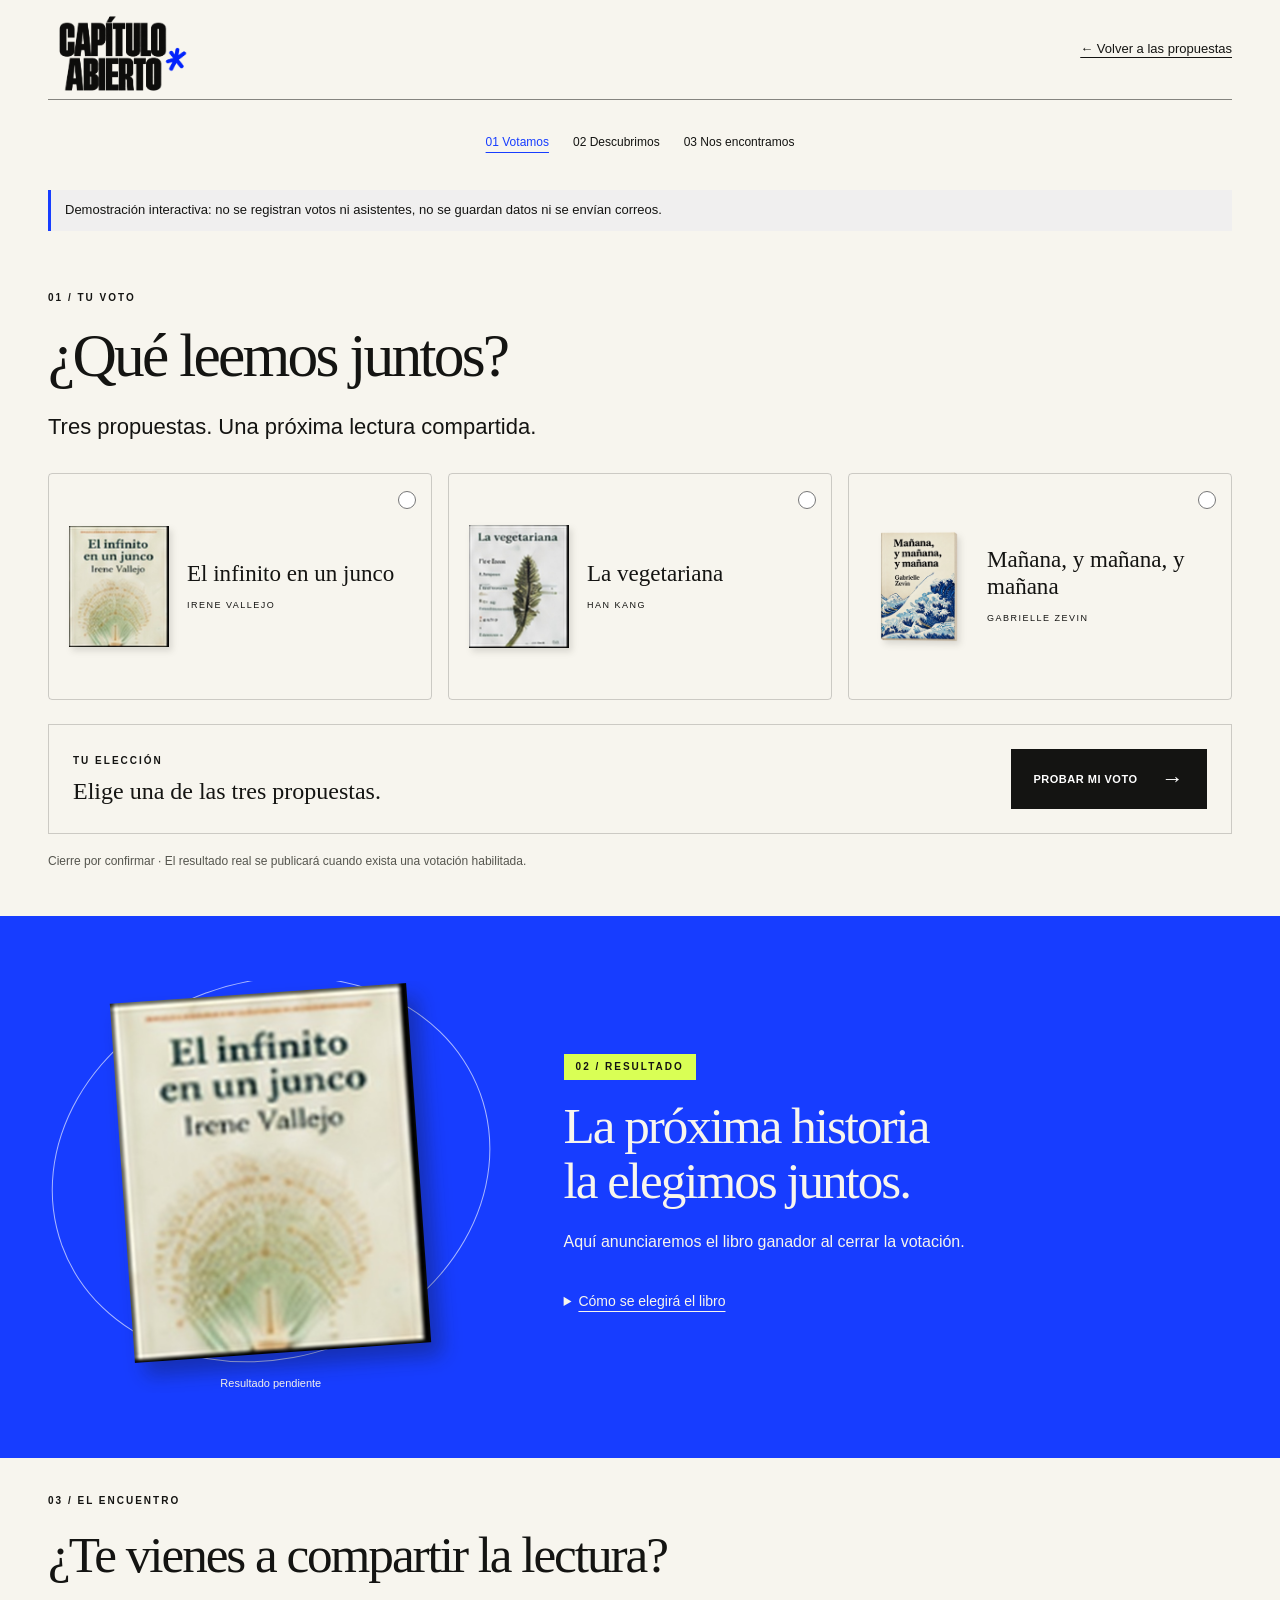
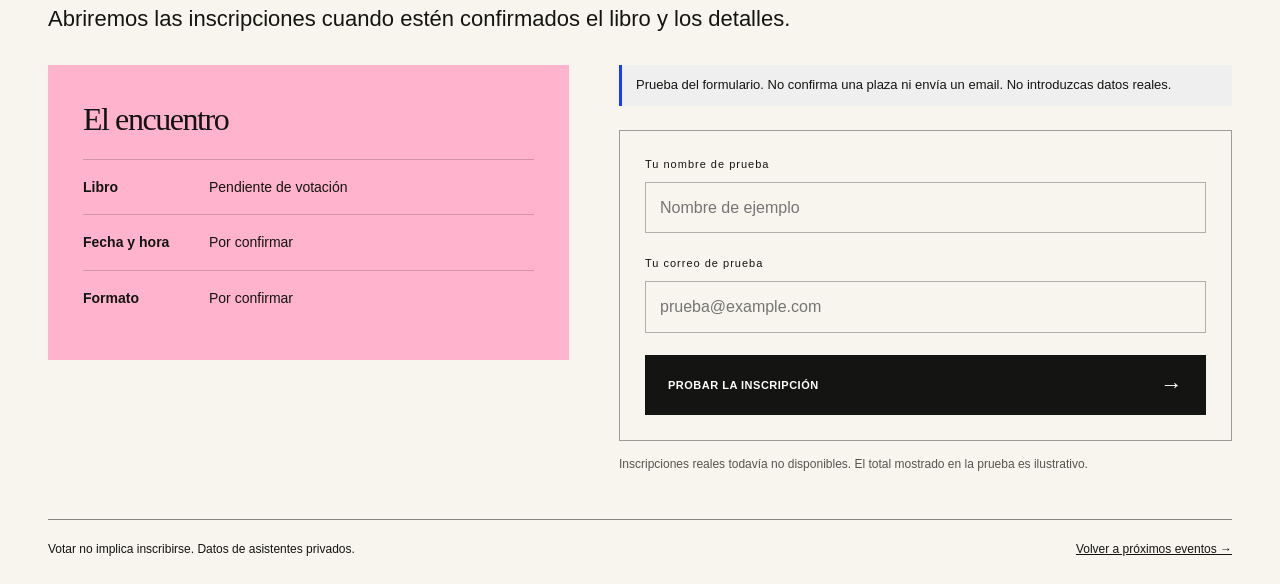
==== commit 44f6447c: "Retira notas de imágenes y ajusta el logo del pie y el acceso WhatsApp" ====
--- a/encuentro.html
+++ b/encuentro.html
@@ -6,7 +6,7 @@
 <p class="aviso-demo">Demostración interactiva: no se registran votos ni asistentes, no se guardan datos ni se envían correos.</p>
 <section id="votacion" class="encuentro-bloque" aria-labelledby="voto-titulo"><p class="agenda-etiqueta">01 / TU VOTO</p><h1 id="voto-titulo">¿Qué leemos juntos?</h1><p class="encuentro-subtitulo">Tres propuestas. Una próxima lectura compartida.</p>
 <form id="form-voto"><fieldset><legend class="solo-lectores">Elige un libro</legend><div class="voto-opciones"><label class="voto-opcion"><input type="radio" name="libro" value="junco" required><img src="assets/cubierta-lectura-3.jpg" alt="" width="80" height="110"><span><strong>El infinito en un junco</strong><span class="agenda-autor">Irene Vallejo</span></span></label><label class="voto-opcion"><input type="radio" name="libro" value="vegetariana" required><img src="assets/cubierta-lectura-2.jpg" alt="" width="80" height="110"><span><strong>La vegetariana</strong><span class="agenda-autor">Han Kang</span></span></label><label class="voto-opcion"><input type="radio" name="libro" value="manana" required><img src="assets/libro-mes-editorial.webp" alt="" width="80" height="110"><span><strong>Mañana, y mañana, y mañana</strong><span class="agenda-autor">Gabrielle Zevin</span></span></label></div></fieldset><div class="voto-confirmar"><div><p class="agenda-etiqueta">TU ELECCIÓN</p><p id="eleccion" aria-live="polite">Elige una de las tres propuestas.</p></div><button class="boton boton-negro" type="submit">PROBAR MI VOTO <span aria-hidden="true">→</span></button></div><p id="voto-mensaje" role="status"></p></form><p class="agenda-nota">Cierre por confirmar · El resultado real se publicará cuando exista una votación habilitada.</p><noscript><p>Activa JavaScript para probar la selección. La votación real todavía no está disponible.</p></noscript></section></div>
-<section id="resultado" class="encuentro-resultado" aria-labelledby="resultado-titulo"><div class="contenedor resultado-grid"><div class="resultado-portada"><img src="assets/cubierta-lectura-3.jpg" alt="Cubierta ilustrativa de El infinito en un junco" loading="lazy"><p>Cubierta ilustrativa · Resultado pendiente</p></div><div><p class="agenda-etiqueta resultado-etiqueta">02 / RESULTADO</p><h2 id="resultado-titulo">La próxima historia<br>la elegimos juntos.</h2><p>Aquí anunciaremos el libro ganador al cerrar la votación.</p><details><summary>Cómo se elegirá el libro</summary><p>La propuesta es un voto por persona y cierre en la fecha que anuncie el club. Si hay empate, se abrirá una segunda ronda entre los libros empatados. Estas reglas se aplicarán cuando esté conectado el sistema real de votación.</p></details></div></div></section>
+<section id="resultado" class="encuentro-resultado" aria-labelledby="resultado-titulo"><div class="contenedor resultado-grid"><div class="resultado-portada"><img src="assets/cubierta-lectura-3.jpg" alt="Cubierta de El infinito en un junco" loading="lazy"><p>Resultado pendiente</p></div><div><p class="agenda-etiqueta resultado-etiqueta">02 / RESULTADO</p><h2 id="resultado-titulo">La próxima historia<br>la elegimos juntos.</h2><p>Aquí anunciaremos el libro ganador al cerrar la votación.</p><details><summary>Cómo se elegirá el libro</summary><p>La propuesta es un voto por persona y cierre en la fecha que anuncie el club. Si hay empate, se abrirá una segunda ronda entre los libros empatados. Estas reglas se aplicarán cuando esté conectado el sistema real de votación.</p></details></div></div></section>
 <section id="asistentes" class="contenedor encuentro-bloque" aria-labelledby="asistentes-titulo"><p class="agenda-etiqueta">03 / EL ENCUENTRO</p><h2 id="asistentes-titulo">¿Te vienes a compartir la lectura?</h2><p class="encuentro-subtitulo">Abriremos las inscripciones cuando estén confirmados el libro y los detalles.</p><div class="asistencia-grid"><div class="encuentro-info"><h3>El encuentro</h3><dl><div><dt>Libro</dt><dd>Pendiente de votación</dd></div><div><dt>Fecha y hora</dt><dd>Por confirmar</dd></div><div><dt>Formato</dt><dd>Por confirmar</dd></div></dl></div><div><p class="aviso-demo">Prueba del formulario. No confirma una plaza ni envía un email. No introduzcas datos reales.</p>
 <form id="form-asistencia"><label for="asistencia-nombre">Tu nombre de prueba</label><input id="asistencia-nombre" name="nombre" placeholder="Nombre de ejemplo" maxlength="100" required autocomplete="off"><label for="asistencia-correo">Tu correo de prueba</label><input id="asistencia-correo" name="correo" type="email" placeholder="prueba@example.com" maxlength="254" required autocomplete="off"><button class="boton boton-negro" type="submit">PROBAR LA INSCRIPCIÓN <span aria-hidden="true">→</span></button></form>
 <div id="asistencia-confirmacion" class="asistencia-confirmacion" hidden tabindex="-1"><h3>Prueba completada</h3><p>En la versión real verás aquí la confirmación de tu asistencia.</p><div class="asistencia-contador"><strong>12</strong><span>PERSONAS APUNTADAS<br><small>Ejemplo visual · No es un total real.</small></span></div><p>Una lectura. Muchas miradas para compartir.</p><button id="volver-formulario" class="enlace-texto" type="button">Volver al formulario →</button></div>
--- a/diseno.css
+++ b/diseno.css
@@ -460,8 +460,8 @@
   padding:44px 0;
 }
 #inclusion>.contenedor>.etiqueta {
-  border-bottom:1px solid;
-  padding-bottom:14px;
+  border-bottom:0;
+  padding-bottom:0;
 }
 .inclusion-grid {
   display:grid;
@@ -2014,5 +2014,40 @@
 .marca.marca-capitulo{display:block;width:146px;flex-shrink:0;line-height:1;padding:0}
 .marca.marca-capitulo img{display:block;width:100%;height:auto;object-fit:contain}
 .marca.marca-capitulo:before,.marca.marca-capitulo:after{content:none}
-.pie-pagina .marca.marca-capitulo{width:190px;background:var(--crema);padding:12px}
+.pie-pagina .marca.marca-capitulo{width:190px;background:transparent;padding:12px}
+.pie-pagina .marca-capitulo img{filter:invert(1) hue-rotate(180deg)}
 @media(max-width:600px){.marca.marca-capitulo{width:116px}.pie-pagina .marca.marca-capitulo{width:170px}}
+
+/* 03 / Libro del mes: propuesta editorial aprobada. */
+#libro-mes.mes-editorial{background:var(--crema);padding:48px 0 50px;color:var(--negro)}
+#libro-mes.mes-editorial .mes-encabezado{display:flex;align-items:center;gap:20px;margin-bottom:36px}
+#libro-mes.mes-editorial .mes-encabezado .etiqueta{margin:0;white-space:nowrap;font:700 11px/1.5 Arial,sans-serif;letter-spacing:3px}
+#libro-mes.mes-editorial .mes-encabezado>span{height:1px;background:#141412b0;flex:1}
+#libro-mes.mes-editorial .mes-composicion{display:grid;grid-template-columns:45% minmax(0,1fr);gap:55px;align-items:center}
+#libro-mes.mes-editorial .mes-collage{position:relative;isolation:isolate;display:flex;flex-direction:column;align-items:center;margin:0;padding:28px 32px 0;min-width:0}
+#libro-mes.mes-editorial .mes-papel{position:absolute;inset:0 0 35px;background:#1238ef;z-index:-1;transform:rotate(-3deg);clip-path:polygon(4% 2%,20% 0,35% 3%,58% 0,80% 2%,96% 0,99% 23%,97% 44%,100% 67%,96% 98%,73% 100%,47% 97%,26% 100%,3% 97%,0 78%,3% 52%,0 30%)}
+#libro-mes.mes-editorial .mes-cinta{position:absolute;top:12px;left:37%;width:110px;height:35px;background:#d7fb60e8;transform:rotate(-6deg);z-index:2;clip-path:polygon(0 4%,98% 0,100% 96%,2% 100%)}
+#libro-mes.mes-editorial .mes-collage img{width:100%;max-width:390px;height:auto;max-height:620px;object-fit:contain;filter:drop-shadow(8px 12px 7px #14141235)}
+#libro-mes.mes-editorial figcaption{font:10px/1.5 Georgia,serif;letter-spacing:1px;margin:20px 0 0;align-self:flex-start}
+#libro-mes.mes-editorial .mes-contenido{min-width:0}
+#libro-mes.mes-editorial #titulo-libro{font:700 clamp(42px,5.3vw,78px)/.94 'Barlow Condensed',Arial,sans-serif;letter-spacing:-.025em;margin:0 0 22px}
+#libro-mes.mes-editorial #titulo-libro span{color:#1532ef}
+#libro-mes.mes-editorial h3{font:400 clamp(26px,2.8vw,40px)/1.12 Georgia,serif;letter-spacing:-.045em;margin:0 0 12px}
+#libro-mes.mes-editorial .mes-autor{font:12px/1.6 Arial,sans-serif;letter-spacing:4px;margin:0 0 20px}
+#libro-mes.mes-editorial .mes-sinopsis{font:clamp(17px,1.5vw,21px)/1.45 Georgia,serif;margin:0 0 20px}
+#libro-mes.mes-editorial .mes-temas{display:flex;flex-wrap:wrap;gap:10px;list-style:none;padding:0;margin:0 0 25px}
+#libro-mes.mes-editorial .mes-temas li{border:1px solid #14141299;border-radius:30px;padding:4px 18px;font:16px/1.3 Georgia,serif}
+#libro-mes.mes-editorial .mes-pregunta{background:#fff9;padding:12px 16px;box-shadow:0 2px 3px #14141218;font:clamp(20px,2vw,28px)/1.35 Georgia,serif;text-decoration:underline;text-decoration-color:var(--azul);text-underline-offset:8px;text-decoration-thickness:2px;margin:0 0 24px}
+#libro-mes.mes-editorial .mes-acciones{display:flex;flex-wrap:wrap;gap:18px 24px;align-items:center}
+#libro-mes.mes-editorial .mes-acciones .boton{font:700 12px/1.4 Arial,sans-serif;letter-spacing:2px;padding:16px 22px;border:0;border-radius:0;gap:18px}
+#libro-mes.mes-editorial .mes-cronograma{font:18px/1.4 Georgia,serif;text-decoration:underline;text-underline-offset:5px}
+#libro-mes.mes-editorial .mes-aviso{font:11px/1.6 monospace;letter-spacing:1px;margin:16px 0 0}
+@media(max-width:900px){#libro-mes.mes-editorial .mes-composicion{gap:28px;grid-template-columns:40% minmax(0,1fr)}#libro-mes.mes-editorial .mes-collage{padding:25px 16px 0}#libro-mes.mes-editorial .mes-temas li{font-size:14px;padding:4px 12px}}
+@media(max-width:700px){#libro-mes.mes-editorial{padding:34px 0 40px}#libro-mes.mes-editorial .mes-composicion{grid-template-columns:minmax(0,1fr);gap:32px}#libro-mes.mes-editorial .mes-collage{max-width:420px;width:100%;margin:auto}#libro-mes.mes-editorial .mes-collage img{max-height:440px}#libro-mes.mes-editorial #titulo-libro{font-size:clamp(38px,9.2vw,64px)}#libro-mes.mes-editorial .mes-encabezado{gap:14px;margin-bottom:26px}#libro-mes.mes-editorial .mes-encabezado .etiqueta{font-size:10px;letter-spacing:1.4px}#libro-mes.mes-editorial .mes-autor{letter-spacing:3px}#libro-mes.mes-editorial .mes-acciones{align-items:flex-start;flex-direction:column}}
+
+/* Regla editorial junto a los encabezados principales de sección. */
+body .linea-seccion{display:flex;align-items:center;gap:18px;width:100%;margin:0 0 32px;max-width:none}
+body .linea-seccion strong{margin:0;flex-shrink:0}
+body .linea-seccion:after{content:'';display:block;flex:1 0 24px;height:1px;background:currentColor;opacity:.65}
+#comunidad>.contenedor>.linea-seccion,#inclusion>.contenedor>.linea-seccion{display:flex}
+@media(max-width:600px){body .linea-seccion{gap:10px;font-size:10px;letter-spacing:1.4px;margin-bottom:24px}}
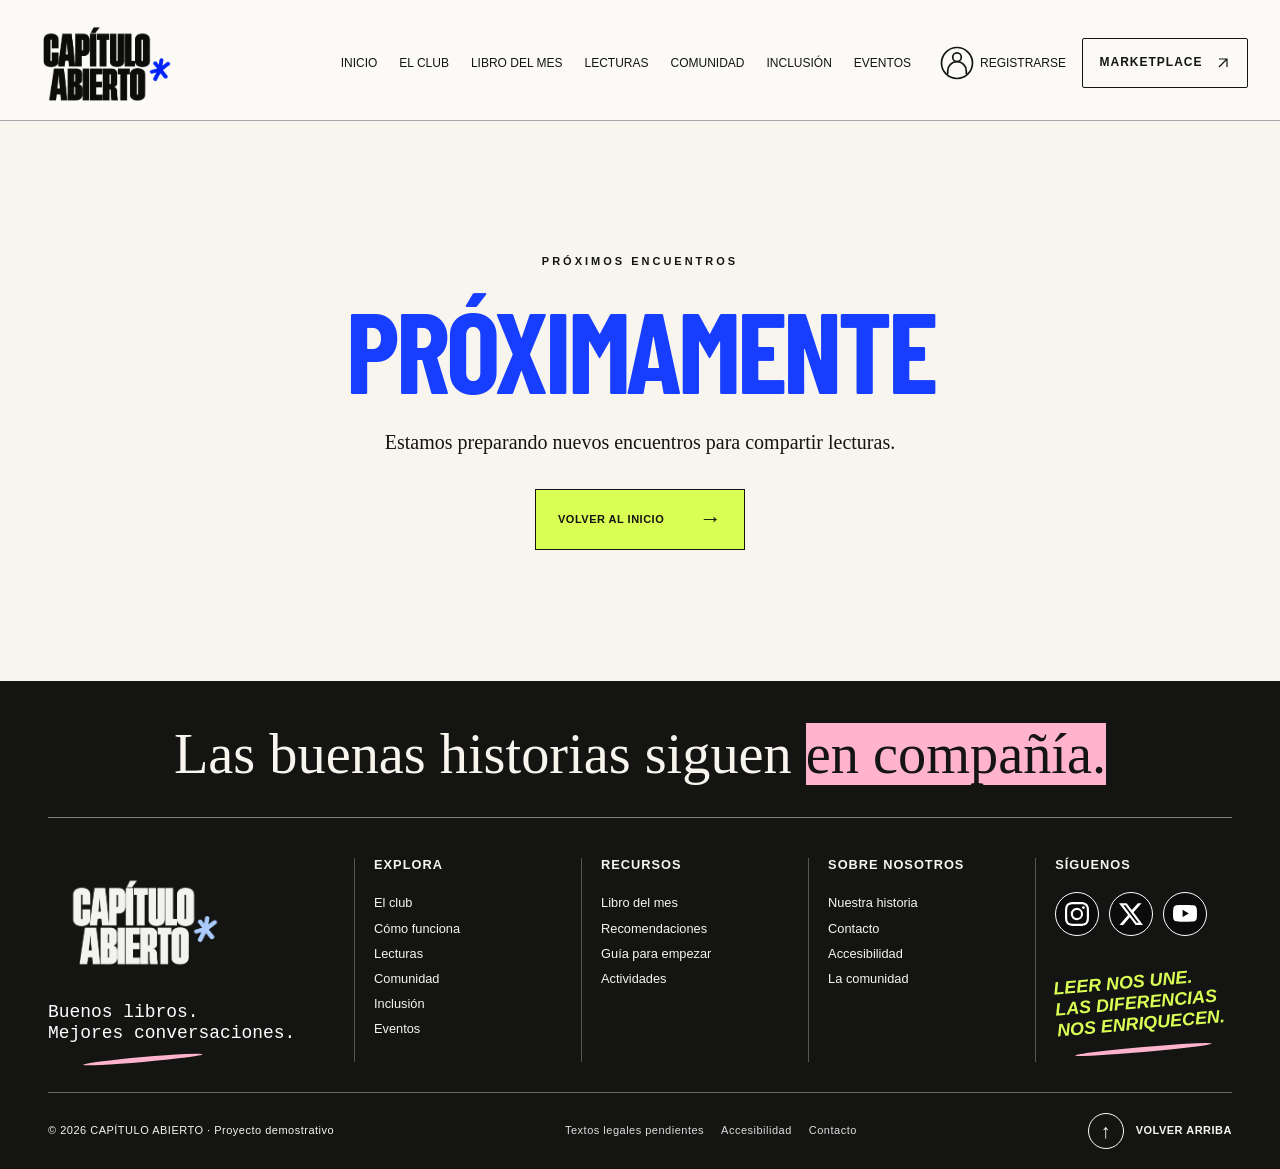
==== commit eee4714b: "Simplifica las páginas secundarias con el aviso Próximamente" ====
--- a/encuentro.html
+++ b/encuentro.html
@@ -1,13 +1,337 @@
 <!doctype html>
-<html lang="es"><head><meta charset="UTF-8"><meta name="viewport" content="width=device-width, initial-scale=1"><meta name="description" content="Tres propuestas para elegir la próxima lectura del club Capítulo Abierto."><title>Próximos eventos · Capítulo Abierto</title><link rel="stylesheet" href="styles.css"><link rel="stylesheet" href="eventos.css?v=2"><script src="encuentro.js?v=1" defer></script><link rel="stylesheet" href="diseno.css?v=capitulo-abierto-1"></head>
-<body class="encuentro-page"><a class="saltar-contenido" href="#votacion">Saltar a la votación</a>
-<header class="contenedor encuentro-cabecera"><a class="marca marca-capitulo" href="index.html" aria-label="Capítulo Abierto, inicio"><img src="assets/logo-capitulo-abierto.svg" alt="Capítulo Abierto" width="146" height="86"></a><a href="index.html#proximos-eventos">← Volver a las propuestas</a></header>
-<main><div class="contenedor"><nav class="encuentro-pasos" aria-label="Recorrido del encuentro"><a href="#votacion" aria-current="step">01 Votamos</a><a href="#resultado">02 Descubrimos</a><a href="#asistentes">03 Nos encontramos</a></nav>
-<p class="aviso-demo">Demostración interactiva: no se registran votos ni asistentes, no se guardan datos ni se envían correos.</p>
-<section id="votacion" class="encuentro-bloque" aria-labelledby="voto-titulo"><p class="agenda-etiqueta">01 / TU VOTO</p><h1 id="voto-titulo">¿Qué leemos juntos?</h1><p class="encuentro-subtitulo">Tres propuestas. Una próxima lectura compartida.</p>
-<form id="form-voto"><fieldset><legend class="solo-lectores">Elige un libro</legend><div class="voto-opciones"><label class="voto-opcion"><input type="radio" name="libro" value="junco" required><img src="assets/cubierta-lectura-3.jpg" alt="" width="80" height="110"><span><strong>El infinito en un junco</strong><span class="agenda-autor">Irene Vallejo</span></span></label><label class="voto-opcion"><input type="radio" name="libro" value="vegetariana" required><img src="assets/cubierta-lectura-2.jpg" alt="" width="80" height="110"><span><strong>La vegetariana</strong><span class="agenda-autor">Han Kang</span></span></label><label class="voto-opcion"><input type="radio" name="libro" value="manana" required><img src="assets/libro-mes-editorial.webp" alt="" width="80" height="110"><span><strong>Mañana, y mañana, y mañana</strong><span class="agenda-autor">Gabrielle Zevin</span></span></label></div></fieldset><div class="voto-confirmar"><div><p class="agenda-etiqueta">TU ELECCIÓN</p><p id="eleccion" aria-live="polite">Elige una de las tres propuestas.</p></div><button class="boton boton-negro" type="submit">PROBAR MI VOTO <span aria-hidden="true">→</span></button></div><p id="voto-mensaje" role="status"></p></form><p class="agenda-nota">Cierre por confirmar · El resultado real se publicará cuando exista una votación habilitada.</p><noscript><p>Activa JavaScript para probar la selección. La votación real todavía no está disponible.</p></noscript></section></div>
-<section id="resultado" class="encuentro-resultado" aria-labelledby="resultado-titulo"><div class="contenedor resultado-grid"><div class="resultado-portada"><img src="assets/cubierta-lectura-3.jpg" alt="Cubierta de El infinito en un junco" loading="lazy"><p>Resultado pendiente</p></div><div><p class="agenda-etiqueta resultado-etiqueta">02 / RESULTADO</p><h2 id="resultado-titulo">La próxima historia<br>la elegimos juntos.</h2><p>Aquí anunciaremos el libro ganador al cerrar la votación.</p><details><summary>Cómo se elegirá el libro</summary><p>La propuesta es un voto por persona y cierre en la fecha que anuncie el club. Si hay empate, se abrirá una segunda ronda entre los libros empatados. Estas reglas se aplicarán cuando esté conectado el sistema real de votación.</p></details></div></div></section>
-<section id="asistentes" class="contenedor encuentro-bloque" aria-labelledby="asistentes-titulo"><p class="agenda-etiqueta">03 / EL ENCUENTRO</p><h2 id="asistentes-titulo">¿Te vienes a compartir la lectura?</h2><p class="encuentro-subtitulo">Abriremos las inscripciones cuando estén confirmados el libro y los detalles.</p><div class="asistencia-grid"><div class="encuentro-info"><h3>El encuentro</h3><dl><div><dt>Libro</dt><dd>Pendiente de votación</dd></div><div><dt>Fecha y hora</dt><dd>Por confirmar</dd></div><div><dt>Formato</dt><dd>Por confirmar</dd></div></dl></div><div><p class="aviso-demo">Prueba del formulario. No confirma una plaza ni envía un email. No introduzcas datos reales.</p>
-<form id="form-asistencia"><label for="asistencia-nombre">Tu nombre de prueba</label><input id="asistencia-nombre" name="nombre" placeholder="Nombre de ejemplo" maxlength="100" required autocomplete="off"><label for="asistencia-correo">Tu correo de prueba</label><input id="asistencia-correo" name="correo" type="email" placeholder="prueba@example.com" maxlength="254" required autocomplete="off"><button class="boton boton-negro" type="submit">PROBAR LA INSCRIPCIÓN <span aria-hidden="true">→</span></button></form>
-<div id="asistencia-confirmacion" class="asistencia-confirmacion" hidden tabindex="-1"><h3>Prueba completada</h3><p>En la versión real verás aquí la confirmación de tu asistencia.</p><div class="asistencia-contador"><strong>12</strong><span>PERSONAS APUNTADAS<br><small>Ejemplo visual · No es un total real.</small></span></div><p>Una lectura. Muchas miradas para compartir.</p><button id="volver-formulario" class="enlace-texto" type="button">Volver al formulario →</button></div>
-<p class="agenda-nota">Inscripciones reales todavía no disponibles. El total mostrado en la prueba es ilustrativo.</p></div></div></section></main><footer class="contenedor encuentro-pie"><p>Votar no implica inscribirse. Datos de asistentes privados.</p><a href="index.html#proximos-eventos">Volver a próximos eventos →</a></footer></body></html>+<html lang="es">
+  <head>
+    <meta charset="UTF-8" />
+    <meta name="viewport" content="width=device-width, initial-scale=1.0" />
+    <meta
+      name="description"
+      content="Próximos encuentros de Capítulo Abierto. Próximamente."
+    />
+    <title>Próximos encuentros · Próximamente · Capítulo Abierto</title>
+    <link rel="stylesheet" href="css/styles.css" />
+    <link rel="stylesheet" href="css/proximamente.css" />
+    <script src="js/proximamente.js" defer></script>
+  </head>
+  <body class="pagina-proximamente">
+    <a class="saltar-contenido" href="#contenido">Saltar al contenido</a>
+    <header class="cabecera" id="inicio">
+      <div class="contenedor cabecera-interior">
+        <a
+          class="marca marca-referencia marca-capitulo"
+          href="index.html#inicio"
+          aria-label="Capítulo Abierto, inicio"
+          ><img
+            src="assets/logo-capitulo-abierto.svg"
+            alt="Capítulo Abierto"
+            width="146"
+            height="86"
+        /></a>
+        <button
+          class="boton-menu"
+          type="button"
+          aria-label="Abrir menú"
+          aria-controls="navegacion"
+          aria-expanded="false"
+        >
+          ☰
+        </button>
+        <nav
+          class="navegacion"
+          id="navegacion"
+          aria-label="Navegación principal"
+        >
+          <a href="index.html#inicio">INICIO</a
+          ><a href="index.html#el-club">EL CLUB</a
+          ><a href="index.html#libro-mes">LIBRO DEL MES</a
+          ><a href="index.html#lecturas">LECTURAS</a
+          ><a href="index.html#comunidad">COMUNIDAD</a
+          ><a href="index.html#inclusion">INCLUSIÓN</a
+          ><a href="index.html#eventos">EVENTOS</a>
+        </nav>
+        <button
+          class="registro-cabecera"
+          type="button"
+          data-abrir-inscripcion
+          aria-haspopup="dialog"
+          aria-controls="dialogo-inscripcion"
+        >
+          <svg
+            class="registro-icono"
+            viewBox="0 0 36 36"
+            fill="none"
+            stroke="currentColor"
+            stroke-width="1.7"
+            aria-hidden="true"
+          >
+            <circle cx="18" cy="18" r="15.5" />
+            <circle cx="18" cy="12.2" r="4.3" />
+            <path d="M8.7 29v-3.1a9.3 9.3 0 0 1 18.6 0V29" />
+          </svg>
+          REGISTRARSE
+        </button>
+        <button
+          class="boton boton-lima boton-marketplace"
+          type="button"
+          aria-haspopup="dialog"
+          aria-controls="dialogo-marketplace"
+          data-abrir-marketplace
+        >
+          MARKETPLACE
+          <svg
+            class="marketplace-flecha"
+            viewBox="0 0 20 20"
+            fill="none"
+            stroke="currentColor"
+            stroke-width="1.5"
+            aria-hidden="true"
+          >
+            <path d="M5 15 15 5M5 5h10v10" />
+          </svg>
+        </button>
+      </div>
+    </header>
+    <main
+      id="contenido"
+      class="proximamente"
+      aria-labelledby="titulo-proximamente"
+    >
+      <p class="proximamente-etiqueta">PRÓXIMOS ENCUENTROS</p>
+      <h1 id="titulo-proximamente">PRÓXIMAMENTE</h1>
+      <p class="proximamente-texto">
+        Estamos preparando nuevos encuentros para compartir lecturas.
+      </p>
+      <a class="boton boton-lima" href="index.html"
+        >VOLVER AL INICIO <span aria-hidden="true">→</span></a
+      >
+    </main>
+    <footer class="pie-pagina" id="pie-pagina">
+      <div class="contenedor">
+        <p class="pie-manifiesto">
+          Las buenas historias siguen <em>en compañía.</em>
+        </p>
+        <div class="pie-columnas">
+          <div class="pie-identidad">
+            <a
+              class="marca marca-pie marca-capitulo"
+              href="index.html#inicio"
+              aria-label="Capítulo Abierto, volver al inicio"
+              ><img
+                src="assets/logo-capitulo-abierto.svg"
+                alt="Capítulo Abierto"
+                width="146"
+                height="86"
+            /></a>
+            <p>Buenos libros.<br />Mejores conversaciones.</p>
+            <span class="pie-subrayado" aria-hidden="true"></span>
+          </div>
+          <nav class="pie-grupo" aria-label="Explorar el sitio">
+            <h2>EXPLORA</h2>
+            <a href="index.html#el-club">El club</a>
+            <a href="index.html#como-funciona">Cómo funciona</a>
+            <a href="index.html#lecturas">Lecturas</a>
+            <a href="index.html#comunidad">Comunidad</a>
+            <a href="index.html#inclusion">Inclusión</a>
+            <a href="index.html#eventos">Eventos</a>
+          </nav>
+          <nav class="pie-grupo" aria-label="Recursos del club">
+            <h2>RECURSOS</h2>
+            <a href="index.html#libro-mes">Libro del mes</a>
+            <a href="index.html#lecturas">Recomendaciones</a>
+            <a href="index.html#como-funciona">Guía para empezar</a>
+            <a href="index.html#eventos">Actividades</a>
+          </nav>
+          <div class="pie-grupo">
+            <h2>SOBRE NOSOTROS</h2>
+            <a href="index.html#el-club">Nuestra historia</a>
+            <a href="mailto:contacto@example.com">Contacto</a>
+            <a href="index.html#inclusion">Accesibilidad</a>
+            <a href="index.html#comunidad">La comunidad</a>
+          </div>
+          <div class="pie-grupo pie-social">
+            <h2>SÍGUENOS</h2>
+            <div class="pie-redes">
+              <a
+                href="https://www.instagram.com/"
+                target="_blank"
+                rel="noopener noreferrer"
+                title="Instagram"
+                aria-label="Visitar Instagram (abre en una pestaña nueva)"
+                ><img
+                  src="assets/icons/instagram.svg"
+                  alt=""
+                  width="24"
+                  height="24"
+                  loading="eager"
+              /></a>
+              <a
+                href="https://x.com/"
+                target="_blank"
+                rel="noopener noreferrer"
+                title="X"
+                aria-label="Visitar X (abre en una pestaña nueva)"
+                ><img
+                  src="assets/icons/twitter-x.svg"
+                  alt=""
+                  width="24"
+                  height="24"
+                  loading="eager"
+              /></a>
+              <a
+                href="https://www.youtube.com/"
+                target="_blank"
+                rel="noopener noreferrer"
+                title="YouTube"
+                aria-label="Visitar YouTube (abre en una pestaña nueva)"
+                ><img
+                  src="assets/icons/youtube.svg"
+                  alt=""
+                  width="24"
+                  height="24"
+                  loading="eager"
+              /></a>
+            </div>
+            <p class="pie-lema">
+              LEER NOS UNE.<br />LAS DIFERENCIAS<br />NOS ENRIQUECEN.
+            </p>
+            <span class="pie-lema-subrayado" aria-hidden="true"></span>
+          </div>
+        </div>
+        <div class="pie-inferior">
+          <p>© 2026 CAPÍTULO ABIERTO · Proyecto demostrativo</p>
+          <div class="pie-legal">
+            <span>Textos legales pendientes</span
+            ><a href="index.html#inclusion">Accesibilidad</a
+            ><a href="mailto:contacto@example.com">Contacto</a>
+          </div>
+          <a class="volver-arriba" href="#inicio"
+            ><span aria-hidden="true">↑</span> VOLVER ARRIBA</a
+          >
+        </div>
+      </div>
+    </footer>
+    <dialog
+      id="dialogo-inscripcion"
+      class="dialogo-inscripcion dialogo-discord"
+      aria-labelledby="titulo-dialogo"
+      aria-describedby="discord-descripcion discord-aviso"
+    >
+      <button
+        type="button"
+        class="cerrar-dialogo"
+        aria-label="Cerrar inscripción al club"
+      >
+        ×
+      </button>
+      <p class="etiqueta">
+        <span class="telegram-marca"
+          ><svg
+            aria-hidden="true"
+            focusable="false"
+            xmlns="http://www.w3.org/2000/svg"
+            width="16"
+            height="16"
+            fill="currentColor"
+            class="bi bi-telegram"
+            viewBox="0 0 16 16"
+          >
+            <path
+              d="M16 8A8 8 0 1 1 0 8a8 8 0 0 1 16 0M8.287 5.906q-1.168.486-4.666 2.01-.567.225-.595.442c-.03.243.275.339.69.47l.175.055c.408.133.958.288 1.243.294q.39.01.868-.32 3.269-2.206 3.374-2.23c.05-.012.12-.026.166.016s.042.12.037.141c-.03.129-1.227 1.241-1.846 1.817-.193.18-.33.307-.358.336a8 8 0 0 1-.188.186c-.38.366-.664.64.015 1.088.327.216.589.393.85.571.284.194.568.387.936.629q.14.092.27.187c.331.236.63.448.997.414.214-.02.435-.22.547-.82.265-1.417.786-4.486.906-5.751a1.4 1.4 0 0 0-.013-.315.34.34 0 0 0-.114-.217.53.53 0 0 0-.31-.093c-.3.005-.763.166-2.984 1.09"
+            /></svg
+          ><span>CAPÍTULO ABIERTO · TELEGRAM</span></span
+        >
+      </p>
+      <h2 id="titulo-dialogo">TU PRÓXIMA HISTORIA SE COMPARTE.</h2>
+      <p id="discord-descripcion">
+        Recibe en tu correo una invitación para unirte al club en Telegram.
+      </p>
+      <p class="discord-contexto" hidden></p>
+      <ol class="discord-pasos" aria-label="Cómo será el acceso al club">
+        <li>Deja tu correo</li>
+        <li>Recibe la invitación</li>
+        <li>Únete en Telegram</li>
+      </ol>
+      <p id="discord-aviso" class="discord-aviso">
+        Estamos preparando el envío automático. Puedes probar este formulario,
+        pero todavía no envía correos ni guarda tus datos.
+      </p>
+      <form id="formulario-inscripcion">
+        <label for="nombre-inscripcion"
+          >Tu nombre <span class="campo-opcional">(opcional)</span></label
+        >
+        <input
+          id="nombre-inscripcion"
+          name="nombre"
+          autocomplete="given-name"
+          maxlength="100"
+        />
+        <label for="correo-inscripcion">Tu correo electrónico</label>
+        <input
+          id="correo-inscripcion"
+          name="correo"
+          type="email"
+          required
+          autocomplete="email"
+          maxlength="254"
+          aria-describedby="discord-privacidad"
+        />
+        <button class="boton boton-lima boton-telegram" type="submit">
+          <svg
+            aria-hidden="true"
+            focusable="false"
+            xmlns="http://www.w3.org/2000/svg"
+            width="16"
+            height="16"
+            fill="currentColor"
+            class="bi bi-telegram"
+            viewBox="0 0 16 16"
+          >
+            <path
+              d="M16 8A8 8 0 1 1 0 8a8 8 0 0 1 16 0M8.287 5.906q-1.168.486-4.666 2.01-.567.225-.595.442c-.03.243.275.339.69.47l.175.055c.408.133.958.288 1.243.294q.39.01.868-.32 3.269-2.206 3.374-2.23c.05-.012.12-.026.166.016s.042.12.037.141c-.03.129-1.227 1.241-1.846 1.817-.193.18-.33.307-.358.336a8 8 0 0 1-.188.186c-.38.366-.664.64.015 1.088.327.216.589.393.85.571.284.194.568.387.936.629q.14.092.27.187c.331.236.63.448.997.414.214-.02.435-.22.547-.82.265-1.417.786-4.486.906-5.751a1.4 1.4 0 0 0-.013-.315.34.34 0 0 0-.114-.217.53.53 0 0 0-.31-.093c-.3.005-.763.166-2.984 1.09"
+            /></svg
+          >ENVIARME LA INVITACIÓN A TELEGRAM <span aria-hidden="true">→</span>
+        </button>
+        <p id="discord-privacidad" class="discord-ayuda">
+          Necesitarás una cuenta de Telegram. Cuando se active el envío,
+          usaremos tu correo para enviarte el acceso; la newsletter se solicita
+          por separado.
+        </p>
+      </form>
+      <div id="discord-confirmacion" hidden>
+        <p class="mensaje-inscripcion" role="status" aria-live="polite"></p>
+        <p>
+          Cuando activemos el envío, recibirás un email con el botón «Unirme al
+          club en Telegram». Si no lo encuentras, podrás revisar spam o
+          promociones.
+        </p>
+        <button type="button" class="boton boton-contorno" data-corregir-correo>
+          VOLVER AL FORMULARIO <span aria-hidden="true">←</span>
+        </button>
+      </div>
+    </dialog>
+    <dialog
+      id="dialogo-marketplace"
+      class="dialogo-inscripcion"
+      aria-labelledby="titulo-marketplace"
+      aria-describedby="descripcion-marketplace"
+    >
+      <button
+        type="button"
+        class="cerrar-dialogo"
+        aria-label="Cerrar marketplace"
+      >
+        ×
+      </button>
+      <p class="etiqueta"><strong>✳︎ /</strong> CAPÍTULO ABIERTO</p>
+      <h2 id="titulo-marketplace">TU PRÓXIMO DESCUBRIMIENTO.</h2>
+      <p id="descripcion-marketplace">
+        Estamos preparando el marketplace de Capítulo Abierto. Muy pronto podrás
+        crear tu cuenta, acceder a la tienda y gestionar tus compras desde un
+        mismo lugar.
+      </p>
+      <p class="marketplace-estado">PRÓXIMAMENTE</p>
+      <button class="boton boton-lima" type="button" data-cerrar-marketplace>
+        SEGUIR EXPLORANDO <span aria-hidden="true">→</span>
+      </button>
+    </dialog>
+  </body>
+</html>
--- a/css/styles.css
+++ b/css/styles.css
@@ -0,0 +1,1215 @@
+/*
+ * styles.css — Estilos generales compartidos por todo el sitio.
+ * ÍNDICE
+ * 01. Variables y tipografía
+ * 02. Base: documento y etiquetas
+ * 03. Estructura y utilidades compartidas
+ * 04. Botones y acciones
+ * 05. Cabecera, marca y menú
+ * 06. Diálogos y formularios compartidos
+ * 07. Footer y redes sociales
+ * 08. Accesibilidad y movimiento reducido
+ * 09. Invitación al club compartida por ficha y plan mensual
+ * Cada bloque incluye sus media queries junto a los estilos que adapta.
+ * Cargar styles.css antes de la hoja específica de cada página.
+ */
+
+/* ==========================================================
+   01. Variables y tipografía
+   ========================================================== */
+@font-face {
+  font-family: "Barlow Condensed";
+  font-style: normal;
+  font-weight: 700;
+  font-display: swap;
+  src: url("../assets/fonts/barlow-condensed-700.woff2") format("woff2");
+}
+:root {
+  --blanco: #fff;
+  --fuente-titulos: Arial, sans-serif;
+  --fuente-texto: Arial, sans-serif;
+  --crema: #f7f5ee;
+  --negro: #141412;
+  --azul: #173dff;
+  --rosa: #ffb3cc;
+  --lima: #d9ff55;
+}
+
+/* ==========================================================
+   02. Base: documento y etiquetas
+   ========================================================== */
+* {
+  box-sizing: border-box;
+}
+html {
+  background: var(--crema);
+  scroll-behavior: smooth;
+  scroll-padding-top: 100px;
+}
+body {
+  margin: 0;
+  color: var(--negro);
+  font: 16px/1.6 var(--fuente-texto);
+  background: var(--crema);
+}
+h1,
+h2,
+h3,
+h4,
+p {
+  margin: 0 0 20px;
+}
+h1,
+h2,
+h3,
+h4 {
+  line-height: 1.05;
+  letter-spacing: -0.045em;
+}
+h2 {
+  font-size: clamp(32px, 4vw, 60px);
+}
+h3 {
+  font-size: 25px;
+}
+a {
+  color: inherit;
+  text-decoration: none;
+}
+button,
+input {
+  font: inherit;
+}
+button,
+a,
+input {
+  -webkit-tap-highlight-color: transparent;
+  touch-action: manipulation;
+}
+button {
+  cursor: pointer;
+}
+img {
+  display: block;
+  width: 100%;
+  height: auto;
+}
+svg {
+  width: 28px;
+  height: 28px;
+  flex-shrink: 0;
+}
+/*
+ Adaptación responsive: (max-width: 700px).
+ */
+@media (max-width: 700px) {
+  html {
+    scroll-padding-top: 82px;
+  }
+}
+main h2 {
+  font-family: "Barlow Condensed", Arial, sans-serif;
+  font-weight: 700;
+  letter-spacing: -0.025em;
+}
+
+/* ==========================================================
+   03. Estructura y utilidades compartidas
+   ========================================================== */
+.contenedor {
+  margin: auto;
+  width: min(1424px, calc(100% - 96px));
+}
+.seccion {
+  overflow: clip;
+  padding: 64px 0;
+}
+.etiqueta {
+  font-weight: 700;
+  margin-bottom: 32px;
+  letter-spacing: 3px;
+  font-size: 12px;
+}
+.etiqueta strong {
+  margin-right: 12px;
+}
+.seccion-negra {
+  background: var(--negro);
+  color: var(--crema);
+}
+.seccion-negra h2 span {
+  color: var(--lima);
+}
+/*
+ Adaptación responsive: (max-width: 700px).
+ */
+@media (max-width: 700px) {
+  .etiqueta {
+    margin-bottom: 24px;
+  }
+}
+.seccion-cierre {
+  border-top: 1px solid #14141270;
+  padding-top: 24px;
+  margin: 32px auto 0;
+  font:
+    clamp(20px, 2.3vw, 32px) / 1.3 Georgia,
+    serif;
+  text-align: center;
+}
+.seccion-cierre em {
+  background: var(--rosa);
+  font-style: italic;
+}
+.nota-acceso {
+  font-size: 11px !important;
+  letter-spacing: 1px;
+  text-align: center;
+  margin: 12px 0 !important;
+}
+/*
+ Adaptación responsive: (max-width: 760px).
+ */
+@media (max-width: 760px) {
+  .contenedor {
+    width: calc(100% - 40px);
+  }
+  .seccion {
+    padding: 40px 0;
+  }
+}
+/*
+ Adaptación responsive: (max-width: 380px).
+ */
+@media (max-width: 380px) {
+  .contenedor {
+    width: calc(100% - 32px);
+  }
+}
+body .linea-seccion {
+  display: flex;
+  align-items: center;
+  gap: 18px;
+  width: 100%;
+  margin: 0 0 32px;
+  max-width: none;
+}
+body .linea-seccion strong {
+  margin: 0;
+  flex-shrink: 0;
+}
+body .linea-seccion:after {
+  content: none;
+}
+/*
+ Adaptación responsive: (max-width: 600px).
+ */
+@media (max-width: 600px) {
+  body .linea-seccion {
+    gap: 10px;
+    font-size: 10px;
+    letter-spacing: 1.4px;
+    margin-bottom: 24px;
+  }
+}
+
+/* ==========================================================
+   04. Botones y acciones
+   ========================================================== */
+.boton {
+  display: inline-flex;
+  align-items: center;
+  justify-content: space-between;
+  gap: 24px;
+  min-height: 52px;
+  padding: 15px 22px;
+  border: 1px solid var(--negro);
+  font-size: 11px;
+  font-weight: 800;
+  letter-spacing: 0.5px;
+  line-height: 1.3;
+  transition:
+    transform 0.2s,
+    box-shadow 0.2s;
+}
+.boton:hover {
+  transform: translate(-2px, -2px);
+  box-shadow: 4px 4px 0 var(--negro);
+}
+.boton span {
+  font-size: 22px;
+}
+.boton-lima {
+  background: var(--lima);
+  color: var(--negro);
+}
+.boton-contorno {
+  background: transparent;
+}
+.boton-negro {
+  background: var(--negro);
+  color: var(--blanco);
+}
+.grupo-botones {
+  display: flex;
+  flex-wrap: wrap;
+  gap: 12px;
+  margin-top: 32px;
+}
+/*
+ Adaptación responsive: (max-width: 700px).
+ */
+@media (max-width: 700px) {
+  .grupo-botones {
+    gap: 10px;
+  }
+  .boton {
+    font-size: 10px;
+    padding: 14px 16px;
+    gap: 14px;
+  }
+}
+.boton-marketplace {
+  white-space: nowrap;
+  flex-shrink: 0;
+}
+.enlace-texto {
+  border: 0;
+  border-bottom: 1px solid;
+  background: transparent;
+  padding: 12px 0;
+  color: var(--azul);
+}
+
+/* ==========================================================
+   05. Cabecera, marca y menú
+   ========================================================== */
+
+/* Cabecera: estructura y acciones compartidas. */
+
+.cabecera {
+  position: sticky;
+  top: 0;
+  z-index: 10;
+  color: var(--negro);
+  background: #fbfaf6;
+  border-bottom: 1px solid #a5a5ab;
+}
+
+.cabecera .cabecera-interior {
+  display: flex;
+  align-items: center;
+  justify-content: space-between;
+  flex-wrap: nowrap;
+  width: 100%;
+  min-height: 114px;
+  margin: 0;
+  padding: 18px clamp(24px, 3.125vw, 48px) 18px clamp(24px, 5.20833vw, 80px);
+  gap: 20px;
+}
+
+/* La marca también aparece en las páginas secundarias. */
+
+.marca {
+  position: relative;
+  font-size: 22px;
+  line-height: 0.9;
+  font-weight: 900;
+  letter-spacing: -1px;
+  padding-right: 30px;
+}
+
+.marca span {
+  position: absolute;
+  right: 0;
+  top: 4px;
+  color: var(--azul);
+  font-size: 33px;
+}
+
+.marca > span {
+  font-family: Arial, sans-serif;
+}
+
+.cabecera .marca {
+  font:
+    700 34px/0.8 "Barlow Condensed",
+    sans-serif;
+  letter-spacing: -1px;
+}
+
+.cabecera .marca-referencia {
+  display: block;
+  width: 146px;
+  flex: 0 0 146px;
+  padding: 0;
+  margin: 0 auto 0 0;
+  line-height: 1;
+}
+
+.cabecera .marca-referencia img {
+  width: 146px;
+  height: 76px;
+  object-fit: contain;
+}
+
+/* Navegación: estados activo, hover y foco. */
+
+.cabecera .navegacion {
+  display: flex;
+  position: static;
+  order: 0;
+  width: auto;
+  flex-wrap: nowrap;
+  align-items: center;
+  gap: clamp(20px, 2.28vw, 35px);
+  padding: 0;
+  border: 0;
+  background: transparent;
+  margin: 0 clamp(20px, 5.86vw, 90px) 0 0;
+}
+
+.cabecera .navegacion a {
+  position: relative;
+  white-space: nowrap;
+  padding: 0;
+  font:
+    400 14px/1.4 Arial,
+    sans-serif;
+}
+
+.cabecera .navegacion a.activo,
+.cabecera .navegacion a:hover {
+  color: #003cff;
+}
+
+.cabecera .navegacion a.activo {
+  font-weight: 700;
+}
+
+.cabecera .navegacion a.activo::after {
+  content: "";
+  position: absolute;
+  bottom: -15px;
+  left: 0;
+  right: 0;
+  height: 2px;
+  background: #003cff;
+}
+
+.cabecera .registro-cabecera {
+  display: flex;
+  align-items: center;
+  flex-shrink: 0;
+  gap: 5px;
+  margin: 0;
+  padding: 6px 0;
+  border: 0;
+  background: none;
+  font:
+    400 14px/1 Arial,
+    sans-serif;
+  white-space: nowrap;
+  color: var(--negro);
+}
+
+.registro-cabecera span {
+  font-size: 31px;
+  line-height: 1;
+}
+
+.cabecera .registro-icono {
+  width: 36px;
+  height: 36px;
+}
+
+.cabecera .boton-marketplace {
+  min-height: 50px;
+  width: 190px;
+  flex-shrink: 0;
+  justify-content: center;
+  gap: 12px;
+  padding: 14px 20px;
+  border: 1px solid var(--negro);
+  border-radius: 2px;
+  color: var(--negro);
+  background: transparent;
+  font:
+    700 14px/1.3 Arial,
+    sans-serif;
+  letter-spacing: 1px;
+}
+
+.cabecera .boton-marketplace span {
+  font-size: 18px;
+}
+
+.cabecera .boton-marketplace .marketplace-flecha {
+  width: 16px;
+  height: 16px;
+  flex-shrink: 0;
+}
+
+.cabecera .boton-menu {
+  display: none;
+  color: var(--blanco);
+  border-color: #fff8;
+}
+
+.cabecera .boton:focus-visible,
+.cabecera a:focus-visible,
+.cabecera .boton-menu:focus-visible,
+.cabecera .registro-cabecera:focus-visible {
+  outline-color: #003cff;
+}
+
+.cabecera .boton:hover {
+  box-shadow: 3px 3px 0 var(--negro);
+}
+
+/* Escritorio amplio y compacto. */
+
+@media (min-width: 1400px) {
+  .cabecera .navegacion {
+    width: 588px;
+    flex-shrink: 0;
+    justify-content: space-between;
+    gap: 0;
+  }
+  .cabecera .navegacion a {
+    font-size: 13px;
+    letter-spacing: 0;
+  }
+  .cabecera .registro-cabecera {
+    width: 125px;
+    font-size: 12px;
+  }
+  .cabecera .registro-icono {
+    width: 34px;
+    height: 34px;
+    flex-shrink: 0;
+  }
+}
+
+@media (min-width: 1101px) and (max-width: 1399px) {
+  .cabecera .cabecera-interior {
+    gap: 16px;
+    padding-inline: 32px;
+  }
+  .cabecera .navegacion {
+    gap: 22px;
+    margin-right: 12px;
+  }
+  .cabecera .navegacion a,
+  .cabecera .registro-cabecera {
+    font-size: 12px;
+  }
+  .cabecera .boton-marketplace {
+    width: 166px;
+    font-size: 12px;
+  }
+}
+
+@media (max-width: 1150px) {
+  .cabecera .navegacion {
+    justify-content: center;
+  }
+}
+
+@media (min-width: 1101px) {
+  .cabecera .navegacion,
+  .cabecera .registro-cabecera,
+  .cabecera .boton-marketplace {
+    position: relative;
+    top: 3px;
+  }
+}
+
+/* Menú plegable: conservar .abierta, utilizada por JavaScript. */
+
+@media (max-width: 1100px) {
+  .cabecera .cabecera-interior {
+    min-height: 92px;
+    flex-wrap: wrap;
+    padding: 12px 24px;
+    gap: 16px;
+  }
+  .cabecera .marca-referencia,
+  .cabecera .marca-referencia img {
+    width: 115px;
+    height: 60px;
+  }
+  .cabecera .marca-referencia {
+    flex-basis: 115px;
+  }
+  .cabecera .boton-menu {
+    display: block;
+    order: 4;
+    margin: 0;
+    padding: 6px 12px;
+    background: transparent;
+    color: var(--negro);
+    border: 1px solid;
+    font-size: 22px;
+    min-width: 44px;
+    min-height: 44px;
+  }
+  .cabecera .navegacion {
+    display: none;
+    order: 5;
+    width: 100%;
+    margin: 0;
+    padding: 10px 0;
+    flex-direction: column;
+    align-items: stretch;
+    gap: 0;
+  }
+  .cabecera .navegacion.abierta {
+    display: flex;
+  }
+  .cabecera .navegacion a {
+    font-size: 14px;
+    padding: 14px 0;
+  }
+  .cabecera .navegacion a.activo::after {
+    bottom: 6px;
+    right: auto;
+    width: 44px;
+  }
+  .cabecera .boton-marketplace {
+    width: 170px;
+    font-size: 12px;
+  }
+}
+
+@media (max-width: 700px) {
+  .marca {
+    font-size: 19px;
+  }
+}
+
+@media (max-width: 760px) {
+  .cabecera .marca {
+    font-size: 28px;
+  }
+}
+
+@media (max-width: 600px) {
+  .cabecera .cabecera-interior {
+    padding: 10px 16px;
+    gap: 12px;
+  }
+  .cabecera .marca-referencia,
+  .cabecera .marca-referencia img {
+    width: 96px;
+    height: 50px;
+  }
+  .cabecera .marca-referencia {
+    flex-basis: 96px;
+  }
+  .cabecera .registro-icono {
+    width: 30px;
+    height: 30px;
+  }
+  .cabecera .registro-cabecera {
+    font-size: 0;
+    gap: 0;
+    position: relative;
+  }
+  .cabecera .boton-marketplace {
+    width: 132px;
+    font-size: 10px;
+    padding: 10px;
+    gap: 8px;
+    min-height: 42px;
+  }
+  .cabecera .boton-menu {
+    padding: 4px 9px;
+    font-size: 20px;
+  }
+}
+
+@media (max-width: 380px) {
+  .cabecera .cabecera-interior {
+    gap: 8px;
+    padding-inline: 12px;
+  }
+  .cabecera .marca {
+    font-size: 24px;
+  }
+  .cabecera .marca span {
+    font-size: 27px;
+  }
+  .cabecera .marca-referencia,
+  .cabecera .marca-referencia img {
+    width: 82px;
+    height: 43px;
+  }
+  .cabecera .marca-referencia {
+    flex-basis: 82px;
+  }
+  .cabecera .boton-marketplace {
+    width: 120px;
+    font-size: 9px;
+  }
+  .cabecera .registro-icono {
+    width: 26px;
+    height: 26px;
+  }
+}
+
+/* Logotipo común: se aplica también a las páginas secundarias. */
+
+.marca.marca-capitulo {
+  display: block;
+  width: 146px;
+  flex-shrink: 0;
+  line-height: 1;
+  padding: 0;
+}
+
+.marca.marca-capitulo img {
+  display: block;
+  width: 100%;
+  height: auto;
+  object-fit: contain;
+}
+
+.marca.marca-capitulo::before,
+.marca.marca-capitulo::after {
+  content: none;
+}
+
+@media (max-width: 600px) {
+  .marca.marca-capitulo {
+    width: 116px;
+  }
+}
+
+/* ==========================================================
+   06. Diálogos y formularios compartidos
+   ========================================================== */
+.aceptacion {
+  display: flex !important;
+  align-items: start;
+  gap: 8px;
+  font-size: 11px !important;
+  margin-top: 15px;
+}
+.aceptacion input {
+  margin: 3px 0;
+}
+.mensaje-inscripcion {
+  font-size: 13px;
+  margin-top: 16px;
+}
+.dialogo-inscripcion {
+  width: min(500px, calc(100% - 32px));
+  padding: 40px;
+  border: 1px solid;
+  background: var(--crema);
+  max-height: 90dvh;
+  overflow: auto;
+}
+.dialogo-inscripcion::backdrop {
+  background: #141412bb;
+  backdrop-filter: blur(5px);
+}
+.cerrar-dialogo {
+  position: absolute;
+  right: 12px;
+  top: 8px;
+  background: none;
+  border: 0;
+  font-size: 30px;
+}
+.dialogo-inscripcion h2 {
+  font-size: 35px;
+}
+.dialogo-inscripcion label {
+  display: block;
+  font-size: 13px;
+  margin-bottom: 7px;
+}
+.dialogo-inscripcion input {
+  display: block;
+  width: 100%;
+  padding: 12px;
+  border: 1px solid;
+  margin-bottom: 20px;
+  background: var(--blanco);
+}
+.dialogo-inscripcion .boton {
+  width: 100%;
+}
+.dialogo-inscripcion small {
+  font-size: 11px;
+  color: #626259;
+}
+/*
+ Adaptación responsive: (max-width: 700px).
+ */
+@media (max-width: 700px) {
+  .dialogo-inscripcion {
+    padding: 32px 24px;
+  }
+  .dialogo-inscripcion h2 {
+    font-size: 30px;
+  }
+}
+.campo-opcional {
+  font-size: 11px;
+  color: #626259;
+}
+#dialogo-inscripcion .boton-telegram > .bi-telegram {
+  width: 22px;
+  height: 22px;
+  flex-shrink: 0;
+  fill: currentColor;
+}
+#dialogo-inscripcion .telegram-marca {
+  display: inline-flex;
+  align-items: center;
+  gap: 12px;
+}
+#dialogo-inscripcion .telegram-marca > .bi-telegram {
+  width: 24px;
+  height: 24px;
+  flex-shrink: 0;
+  color: var(--azul);
+  fill: currentColor;
+}
+#dialogo-inscripcion .boton-telegram {
+  gap: 12px;
+}
+/*
+ Adaptación responsive: (max-width: 380px).
+ */
+@media (max-width: 380px) {
+  #dialogo-inscripcion .telegram-marca {
+    gap: 8px;
+  }
+  #dialogo-inscripcion .telegram-marca > span {
+    font-size: 9px;
+    letter-spacing: 1px;
+  }
+  #dialogo-inscripcion .boton-telegram {
+    gap: 8px;
+  }
+}
+
+/* ==========================================================
+   07. Footer y redes sociales
+   ========================================================== */
+
+/*
+ Tipografía de las columnas.
+ */
+
+.pie-columnas p {
+  font-size: 11px;
+  color: #b9b9af;
+}
+
+.pie-columnas h2 {
+  letter-spacing: 1px;
+}
+
+.pie-columnas a:hover {
+  color: var(--lima);
+}
+
+/*
+ Distribución principal del footer.
+ */
+
+.pie-pagina .pie-columnas {
+  display: grid;
+  grid-template-columns: 1.4fr repeat(4, 1fr);
+  gap: 30px;
+}
+
+.pie-pagina .pie-columnas > * {
+  min-width: 0;
+}
+
+.pie-pagina .pie-identidad {
+  padding-right: 10px;
+}
+
+.pie-pagina .pie-subrayado {
+  display: block;
+  height: 5px;
+  width: 120px;
+  margin: 12px 0 0 35px;
+  background: var(--rosa);
+  transform: rotate(-5deg);
+  border-radius: 50%;
+}
+
+.pie-pagina .pie-lema-subrayado {
+  display: block;
+  height: 5px;
+  margin: 12px 0 0 35px;
+  background: var(--rosa);
+  transform: rotate(-5deg);
+  border-radius: 50%;
+  width: calc(100% - 40px);
+  max-width: 145px;
+  margin-left: 20px;
+}
+
+.pie-pagina .pie-grupo {
+  border-left: 1px solid #555;
+  padding-left: clamp(12px, 1.5vw, 26px);
+  min-width: 0;
+}
+
+.pie-pagina .pie-grupo h2 {
+  border: 0;
+  padding: 0;
+  margin: 0 0 21px;
+  font-size: clamp(12px, 1vw, 15px);
+  font-weight: 800;
+}
+
+.pie-pagina .pie-grupo > a {
+  display: block;
+  width: fit-content;
+  font-size: clamp(12px, 1vw, 15px);
+  line-height: 1.65;
+  margin-bottom: 4px;
+}
+
+/*
+ Redes sociales: disposición y estados de los enlaces.
+ */
+
+.pie-pagina .pie-redes {
+  display: flex;
+  gap: 10px;
+  flex-wrap: wrap;
+}
+
+.pie-pagina .pie-lema {
+  font: 700 clamp(15px, 1.4vw, 23px) / 1.18 var(--fuente-titulos);
+  color: var(--lima);
+  font-style: italic;
+  transform: rotate(-5deg);
+  margin: 35px 0 0;
+}
+
+/*
+ Información legal y regreso al inicio.
+ */
+
+.pie-pagina .pie-inferior {
+  display: flex;
+  align-items: center;
+  justify-content: space-between;
+  flex-wrap: wrap;
+  gap: 18px;
+  padding-top: 20px;
+  border-top: 1px solid #666;
+  font-size: 11px;
+  margin-top: 30px;
+  letter-spacing: 0.5px;
+}
+
+.pie-pagina .pie-inferior p {
+  margin: 0;
+}
+
+.pie-pagina .pie-legal {
+  display: flex;
+  gap: 17px;
+  flex-wrap: wrap;
+  color: #ddd;
+}
+
+.pie-pagina .pie-legal a:hover {
+  color: var(--lima);
+}
+
+.pie-pagina .volver-arriba {
+  display: inline-flex;
+  align-items: center;
+  gap: 12px;
+  font-weight: 700;
+  white-space: nowrap;
+}
+
+.pie-pagina .volver-arriba span {
+  display: grid;
+  place-items: center;
+  width: 36px;
+  height: 36px;
+  border: 1px solid #fff;
+  border-radius: 50%;
+  font-size: 20px;
+}
+
+.pie-pagina .volver-arriba:hover {
+  color: var(--lima);
+}
+
+.pie-pagina a:focus-visible {
+  outline-color: var(--lima);
+}
+
+/*
+ Identidad y logotipo del footer.
+ */
+
+.pie-pagina .marca-pie {
+  font: 700 clamp(38px, 4vw, 65px) / 0.85 var(--fuente-titulos);
+  letter-spacing: -0.09em;
+  display: inline-block;
+  padding-right: 0;
+  margin-bottom: 0;
+}
+
+.pie-pagina .marca-pie span {
+  color: var(--lima);
+  font-size: 0.9em;
+  margin-left: 5px;
+  position: static;
+}
+
+.pie-pagina .pie-identidad p {
+  font:
+    500 clamp(13px, 1.4vw, 20px) / 1.2 "Courier New",
+    monospace;
+  margin: 24px 0 0;
+  color: var(--blanco);
+}
+
+.pie-pagina .pie-redes a {
+  border-radius: 50%;
+  line-height: 1;
+  margin: 0;
+  font-size: 22px;
+  width: 44px;
+  height: 44px;
+  transition:
+    background-color 0.18s,
+    color 0.18s,
+    border-color 0.18s;
+  display: flex;
+  align-items: center;
+  justify-content: center;
+  background: #0b0b0b;
+  color: var(--blanco);
+  border: 1px solid #fff;
+  min-width: 44px;
+  min-height: 44px;
+}
+
+.pie-pagina .pie-columnas > .pie-grupo {
+  grid-column: auto;
+}
+
+.pie-pagina .pie-redes .bi {
+  width: 20px;
+  height: 20px;
+  display: block;
+  flex-shrink: 0;
+}
+
+.pie-pagina .pie-redes img {
+  display: block;
+  width: 24px;
+  height: 24px;
+  object-fit: contain;
+}
+
+.pie-pagina .pie-redes a:hover,
+.pie-pagina .pie-redes a:focus-visible {
+  background: var(--lima);
+  border-color: var(--lima);
+  color: #101010;
+}
+
+.pie-pagina .pie-redes a:hover img,
+.pie-pagina .pie-redes a:focus-visible img {
+  filter: brightness(0);
+}
+
+.pie-pagina {
+  background: var(--negro);
+  color: var(--crema);
+  padding: 40px 0 20px;
+}
+
+.pie-manifiesto {
+  text-align: center;
+  font:
+    clamp(30px, 4.4vw, 64px) / 1.2 Georgia,
+    serif;
+  padding-bottom: 28px;
+  border-bottom: 1px solid #f7f5ee77;
+  margin-bottom: 40px;
+}
+
+.pie-manifiesto em {
+  background: var(--rosa);
+  color: var(--negro);
+  font-style: normal;
+}
+
+.pie-pagina .marca.marca-capitulo {
+  width: 190px;
+  background: transparent;
+  padding: 12px;
+  display: block;
+  line-height: 1;
+}
+
+.pie-pagina .marca-capitulo img {
+  filter: invert(1) hue-rotate(180deg);
+}
+
+/*
+ Adaptación del footer: (max-width: 1100px).
+ */
+
+@media (max-width: 1100px) {
+  .pie-pagina .pie-identidad {
+    grid-column: 1/-1;
+  }
+}
+
+/*
+ Adaptación del footer: (max-width: 600px).
+ */
+
+@media (max-width: 600px) {
+  .pie-pagina .pie-grupo {
+    padding-left: 12px;
+  }
+  .pie-pagina .pie-grupo h2,
+  .pie-pagina .pie-grupo > a {
+    font-size: 12px;
+  }
+  .pie-pagina .pie-columnas > .pie-social {
+    grid-column: 1/-1;
+  }
+  .pie-pagina .pie-lema {
+    margin-top: 24px;
+  }
+}
+
+/*
+ Adaptación del footer: (max-width: 380px).
+ */
+
+@media (max-width: 380px) {
+  .pie-pagina .pie-columnas > .pie-social {
+    grid-column: auto;
+  }
+}
+
+/*
+ Adaptación del footer: (max-width: 760px).
+ */
+
+@media (max-width: 760px) {
+  .pie-pagina .pie-columnas {
+    grid-template-columns: repeat(2, minmax(0, 1fr));
+  }
+  .pie-pagina .pie-identidad {
+    grid-column: 1/-1;
+  }
+  .pie-pagina .pie-inferior {
+    flex-direction: column;
+    align-items: start;
+  }
+  .pie-manifiesto {
+    font-size: 34px;
+  }
+}
+
+/*
+ Adaptación del footer: (max-width: 600px).
+ */
+
+@media (max-width: 600px) {
+  .pie-pagina .marca.marca-capitulo {
+    width: 170px;
+  }
+}
+
+/* ==========================================================
+   08. Accesibilidad y movimiento reducido
+   ========================================================== */
+
+@media (prefers-reduced-motion: reduce) {
+  html {
+    scroll-behavior: auto;
+  }
+  *,
+  *::before,
+  *::after {
+    animation: none !important;
+    transition: none !important;
+  }
+}
+button:focus-visible,
+a:focus-visible,
+input:focus-visible {
+  outline: 3px solid var(--azul);
+  outline-offset: 5px;
+}
+[hidden] {
+  display: none !important;
+}
+.saltar-contenido {
+  position: fixed;
+  top: -100px;
+  z-index: 20;
+  background: var(--lima);
+  padding: 10px;
+}
+.saltar-contenido:focus {
+  top: 5px;
+}
+body:has(dialog[open]) {
+  overflow: hidden;
+}
+.solo-lectores {
+  position: absolute;
+  width: 1px;
+  height: 1px;
+  overflow: hidden;
+  clip-path: inset(50%);
+}
+/*
+ ==========================================================
+   09. Invitación al club compartida por ficha y plan mensual
+   ==========================================================
+ */
+.fiche-appel {
+  display: flex;
+  justify-content: space-between;
+  align-items: center;
+  gap: 30px;
+  padding: 35px 0;
+}
+.fiche-appel p {
+  font:
+    35px/1.3 Georgia,
+    serif;
+  margin: 0;
+}
+.fiche-appel mark {
+  background: var(--rosa);
+}
+@media (max-width: 760px) {
+  .fiche-appel {
+    flex-direction: column;
+    align-items: start;
+  }
+  .fiche-appel p {
+    font-size: 30px;
+  }
+}
--- a/css/proximamente.css
+++ b/css/proximamente.css
@@ -0,0 +1,177 @@
+/*
+ * proximamente.css — Páginas provisionales de lectura, libro y encuentro.
+ * ÍNDICE
+ * 01. Mensaje y acción principal
+ * 02. Adaptación móvil
+ * 03. Diálogos de registro y marketplace de la cabecera
+ * Cargar después de styles.css. La portada conserva index.css.
+ */
+/* 01. Mensaje y acción principal */
+.proximamente {
+  min-height: 560px;
+  padding: 96px 24px;
+  display: flex;
+  flex-direction: column;
+  align-items: center;
+  justify-content: center;
+  text-align: center;
+  background: var(--crema);
+}
+.proximamente .proximamente-etiqueta {
+  font:
+    700 11px/1.5 Arial,
+    sans-serif;
+  letter-spacing: 3px;
+  margin: 0 0 24px;
+}
+.proximamente h1 {
+  font:
+    700 clamp(62px, 9vw, 132px) / 0.95 "Barlow Condensed",
+    Arial,
+    sans-serif;
+  letter-spacing: -0.035em;
+  color: var(--azul);
+  margin: 0 0 24px;
+}
+.proximamente .proximamente-texto {
+  font:
+    20px/1.5 Georgia,
+    serif;
+  margin: 0 0 32px;
+  max-width: 520px;
+}
+.proximamente .boton {
+  min-width: 210px;
+}
+/* 02. Adaptación móvil */
+@media (max-width: 600px) {
+  .proximamente {
+    min-height: 480px;
+    padding: 70px 20px;
+  }
+  .proximamente h1 {
+    font-size: clamp(48px, 12vw, 70px);
+  }
+  .proximamente .proximamente-texto {
+    font-size: 18px;
+    max-width: 300px;
+  }
+}
+/* 03. Diálogos de registro y marketplace de la cabecera */
+
+.marketplace-estado {
+  display: inline-block;
+  background: var(--rosa);
+  padding: 6px 12px;
+  font-size: 11px;
+  font-weight: 800;
+  letter-spacing: 1.5px;
+}
+#dialogo-marketplace h2 {
+  font-size: clamp(28px, 5vw, 35px);
+  overflow-wrap: break-word;
+}
+#dialogo-marketplace [data-cerrar-marketplace] {
+  width: 100%;
+  margin-top: 12px;
+}
+.dialogo-discord {
+  width: min(560px, calc(100% - 32px));
+}
+.dialogo-discord h2 {
+  font:
+    700 40px/1.03 "Barlow Condensed",
+    Arial,
+    sans-serif;
+  letter-spacing: -0.02em;
+  margin-bottom: 20px;
+}
+.dialogo-discord .etiqueta {
+  margin-top: 8px;
+  font-size: 10px;
+  letter-spacing: 1.3px;
+  padding-right: 18px;
+}
+.dialogo-discord > p:not(.etiqueta) {
+  font-size: 15px;
+  line-height: 1.5;
+}
+.discord-pasos {
+  display: flex;
+  justify-content: space-between;
+  gap: 10px;
+  list-style: none;
+  counter-reset: discord;
+  padding: 18px 0;
+  margin: 20px 0;
+  border-block: 1px solid #14141233;
+}
+.discord-pasos li {
+  font-size: 11px;
+  line-height: 1.5;
+  flex: 1;
+  counter-increment: discord;
+}
+.discord-pasos li:before {
+  content: counter(discord);
+  display: block;
+  font-weight: bold;
+  color: var(--azul);
+  font-size: 19px;
+  margin-bottom: 4px;
+}
+.dialogo-discord .discord-aviso {
+  background: #e8e6df;
+  border-left: 3px solid var(--azul);
+  padding: 12px 14px;
+  font-size: 12px !important;
+  line-height: 1.5;
+}
+.dialogo-discord .discord-ayuda {
+  font-size: 12px;
+  line-height: 1.5;
+  color: #55554e;
+  margin: 16px 0 0;
+}
+.dialogo-discord input {
+  font-size: 16px;
+}
+.dialogo-discord .boton {
+  font:
+    700 20px/1.2 "Barlow Condensed",
+    Arial,
+    sans-serif;
+  min-height: 56px;
+  letter-spacing: 0.3px;
+  white-space: normal;
+  text-align: left;
+}
+.dialogo-discord .mensaje-inscripcion {
+  background: var(--lima);
+  padding: 15px;
+  font-size: 14px;
+  line-height: 1.5;
+  font-weight: 600;
+}
+.dialogo-discord #discord-confirmacion > p:not(.mensaje-inscripcion) {
+  font-size: 14px;
+  line-height: 1.6;
+}
+.discord-contexto {
+  border-left: 3px solid var(--rosa);
+  padding-left: 12px;
+}
+@media (max-width: 380px) {
+  .dialogo-discord h2 {
+    font-size: 33px;
+  }
+  .dialogo-discord .boton {
+    font-size: 18px;
+  }
+  .discord-pasos {
+    gap: 8px;
+  }
+  .discord-pasos li {
+    font-size: 10px;
+  }
+}
